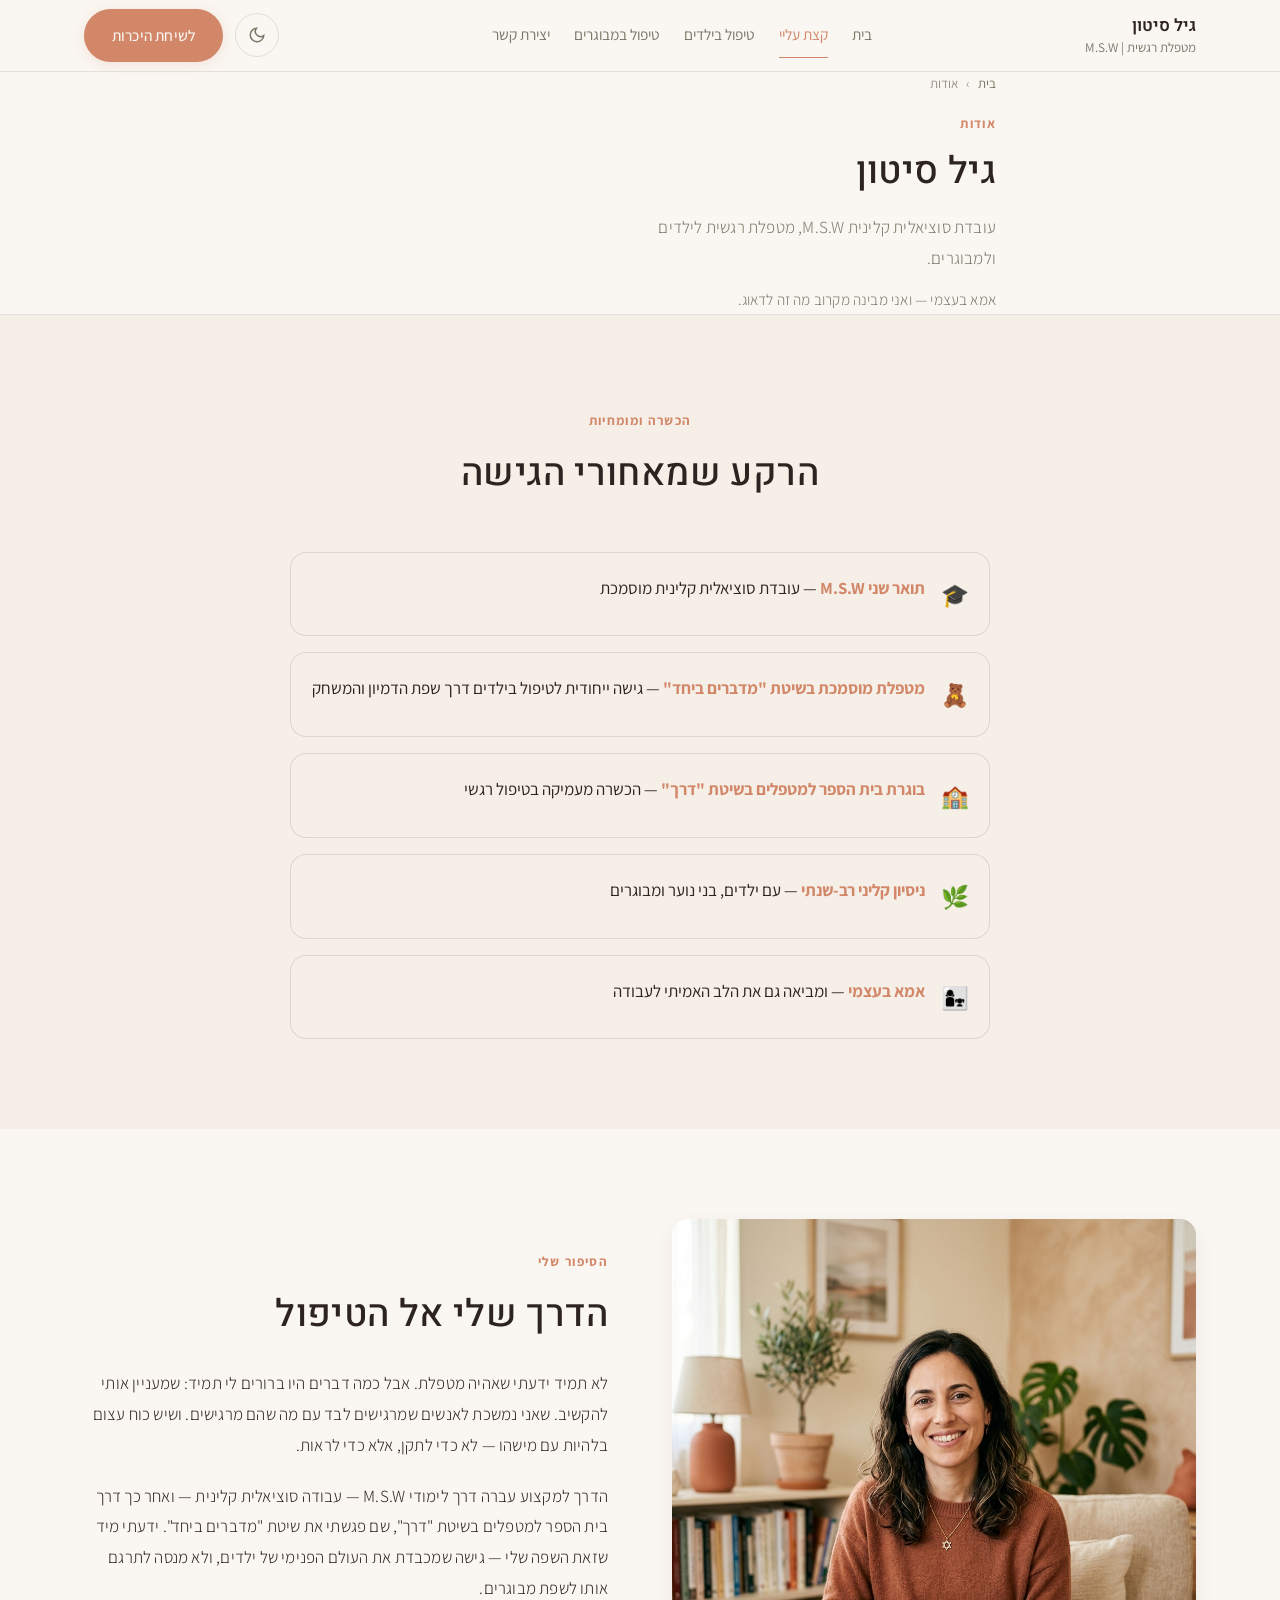
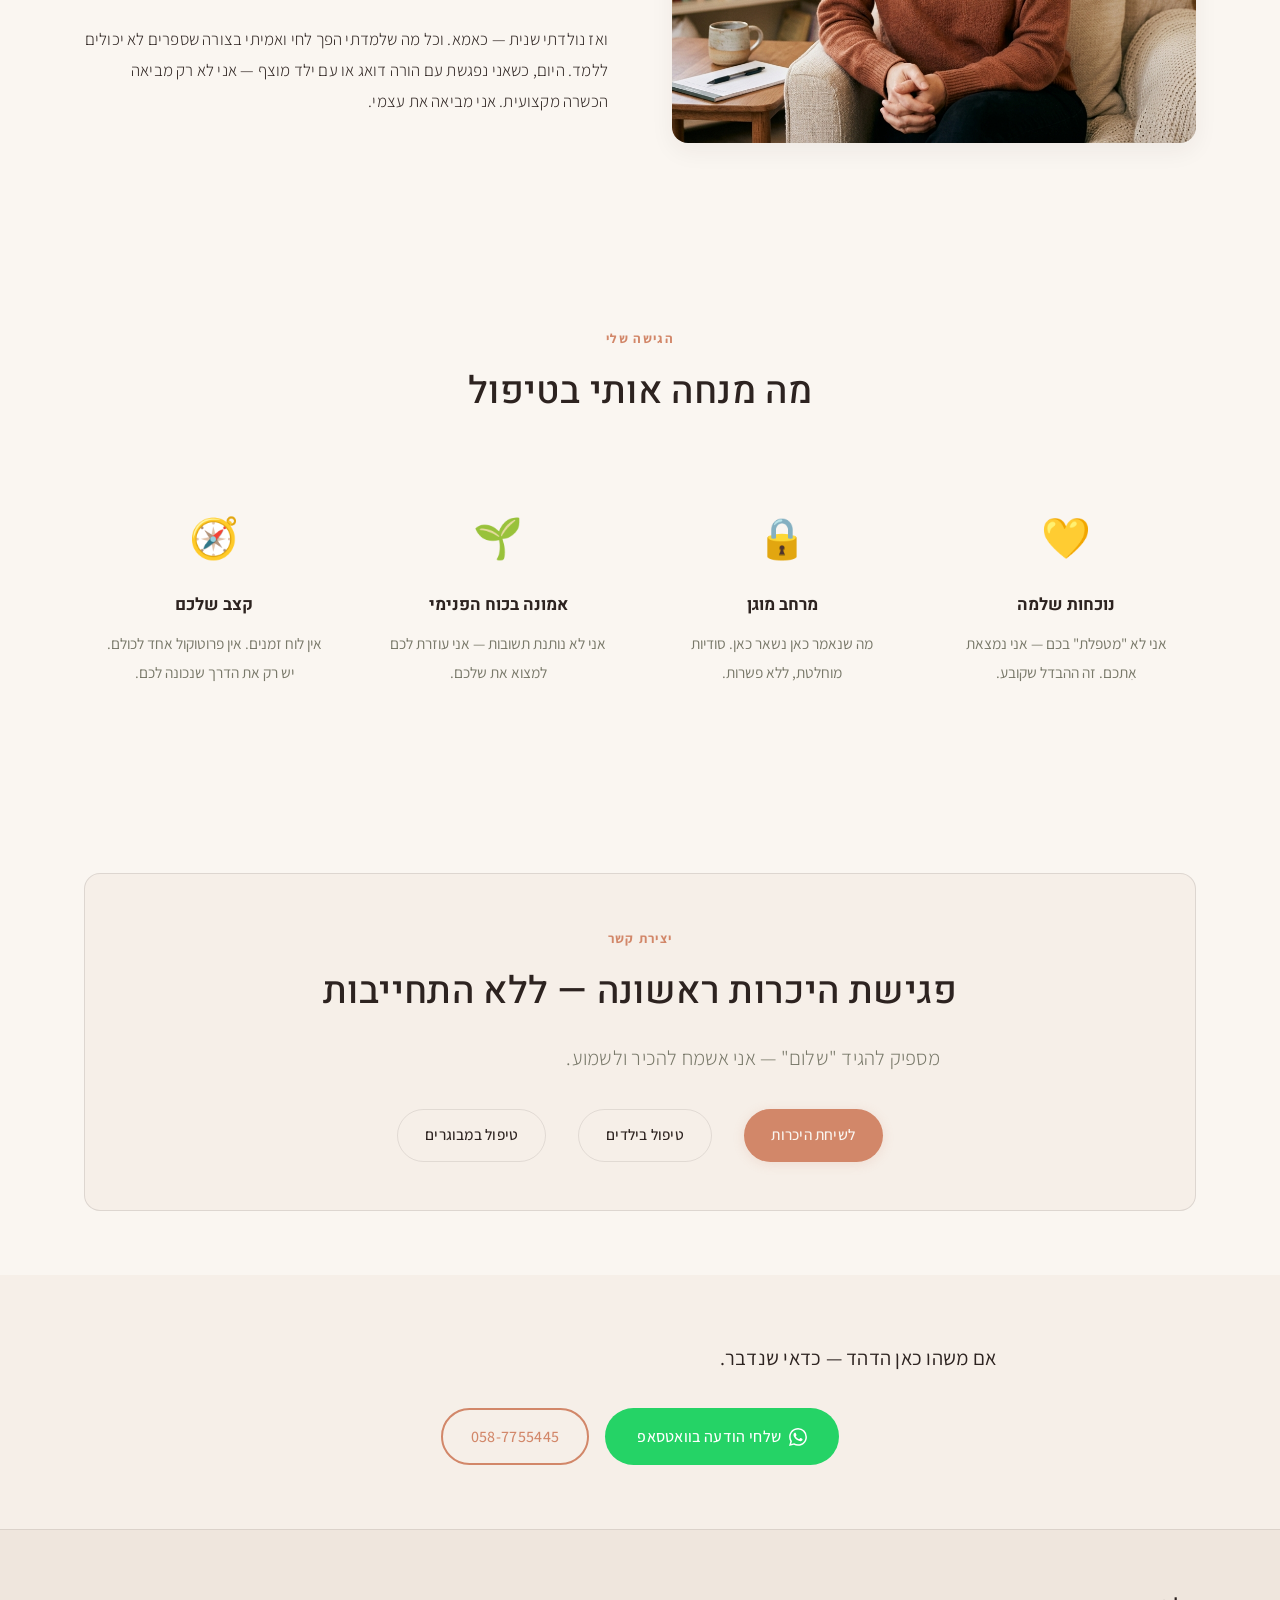
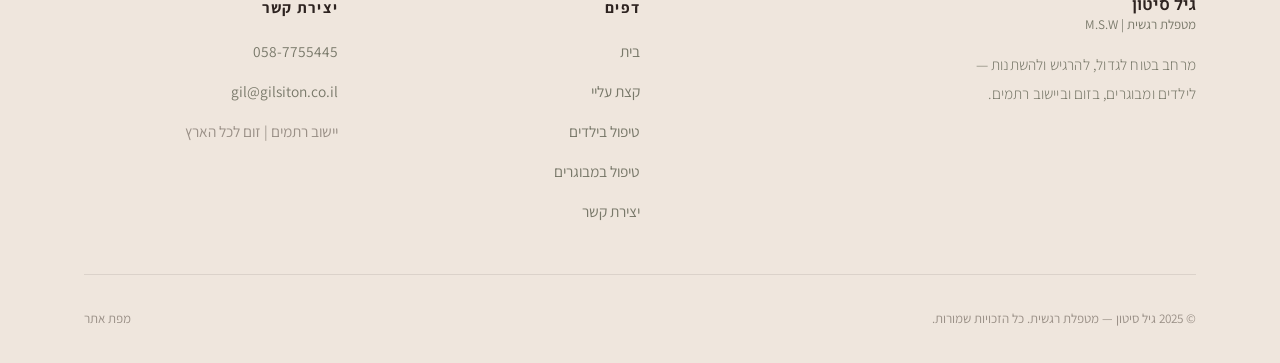
==== about.html @ 912f4f61 "initial commit: professional clinical refinement" ====
<!DOCTYPE html>
<html lang="he" dir="rtl">
<head>
  <meta charset="UTF-8">
  <meta name="viewport" content="width=device-width, initial-scale=1.0">
  <title>אודות גיל סיטון — עובדת סוציאלית קלינית ומטפלת רגשית</title>
  <meta name="description" content="גיל סיטון — עובדת סוציאלית קלינית M.S.W, מטפלת בילדים בשיטת מדברים ביחד ומטפלת רגשית למבוגרים. בוגרת בית הספר למטפלים בשיטת דרך. טיפול בזום וביישוב רתמים.">
  <link rel="canonical" href="https://gilsiton.co.il/about.html">
  <meta property="og:title" content="אודות גיל סיטון — מטפלת רגשית">
  <meta property="og:description" content="הכירו את גיל סיטון — עובדת סוציאלית קלינית, מטפלת בשיטת מדברים ביחד, ואמא. גישה חמה, אנושית ומקצועית.">
  <meta property="og:image" content="https://gilsiton.co.il/assets/images/og/about.jpg">
  <meta property="og:locale" content="he_IL">
  <meta property="og:type" content="website">
  <meta name="twitter:card" content="summary_large_image">
  <link rel="preconnect" href="https://fonts.googleapis.com">
  <link rel="preconnect" href="https://fonts.gstatic.com" crossorigin>
  <link href="https://fonts.googleapis.com/css2?family=Heebo:wght@300;400;500;600&family=Assistant:wght@300;400;500&display=swap&subset=hebrew" rel="stylesheet">
    <link rel="preconnect" href="https://fonts.googleapis.com">
  <link rel="preconnect" href="https://fonts.gstatic.com" crossorigin>
  <link rel="stylesheet" href="assets/css/tokens.css">
    <link rel="preconnect" href="https://fonts.googleapis.com">
  <link rel="preconnect" href="https://fonts.gstatic.com" crossorigin>
  <link rel="stylesheet" href="assets/css/base.css">
    <link rel="preconnect" href="https://fonts.googleapis.com">
  <link rel="preconnect" href="https://fonts.gstatic.com" crossorigin>
  <link rel="stylesheet" href="assets/css/components.css">
</head>
<body>
<a class="skip-link" href="#main-content">דלגו לתוכן הראשי</a>

<header class="site-nav" role="banner">
  <div class="container nav-inner">
    <a href="index.html" class="nav-logo">גיל סיטון<span>מטפלת רגשית | M.S.W</span></a>
    <nav class="nav-links" role="navigation" aria-label="ניווט ראשי">
      <a href="index.html">בית</a>
      <a href="about.html" class="active">קצת עליי</a>
      <a href="children-therapy.html">טיפול בילדים</a>
      <a href="adult-therapy.html">טיפול במבוגרים</a>
      <a href="contact.html">יצירת קשר</a>
    </nav>
    <div class="nav-actions">
      <button class="theme-toggle" aria-label="החלפת מצב תצוגה">
        <svg class="icon-moon" width="18" height="18" viewBox="0 0 24 24" fill="none" stroke="currentColor" stroke-width="2" aria-hidden="true"><path d="M21 12.79A9 9 0 1111.21 3a7 7 0 009.79 9.79z"/></svg>
        <svg class="icon-sun" width="18" height="18" viewBox="0 0 24 24" fill="none" stroke="currentColor" stroke-width="2" aria-hidden="true"><circle cx="12" cy="12" r="5"/><line x1="12" y1="1" x2="12" y2="3"/><line x1="12" y1="21" x2="12" y2="23"/><line x1="4.22" y1="4.22" x2="5.64" y2="5.64"/><line x1="18.36" y1="18.36" x2="19.78" y2="19.78"/><line x1="1" y1="12" x2="3" y2="12"/><line x1="21" y1="12" x2="23" y2="12"/></svg>
      </button>
      <a href="contact.html" class="btn btn-primary">לשיחת היכרות</a>
      <button class="hamburger" aria-expanded="false" aria-label="פתיחת תפריט" aria-controls="mobile-nav"><span></span><span></span><span></span></button>
    </div>
  </div>
</header>
<nav class="mobile-nav" id="mobile-nav" aria-label="תפריט נייד">
  <a href="index.html">בית</a><a href="about.html">קצת עליי</a><a href="children-therapy.html">טיפול בילדים</a><a href="adult-therapy.html">טיפול במבוגרים</a><a href="contact.html">יצירת קשר</a>
</nav>

<main id="main-content">

  <section class="page-hero" aria-labelledby="about-title">
    <div class="container container--narrow">
      <nav class="breadcrumb" aria-label="נתיב ניווט">
        <a href="index.html">בית</a><span aria-hidden="true">›</span><span aria-current="page">אודות</span>
      </nav>
      <span class="section-label">אודות</span>
      <h1 class="hero-title" id="about-title">גיל סיטון</h1>
      <p>עובדת סוציאלית קלינית M.S.W, מטפלת רגשית לילדים ולמבוגרים.</p>
      <p style="margin-top:var(--space-3);font-size:var(--text-sm);color:var(--color-text-muted);">אמא בעצמי — ואני מבינה מקרוב מה זה לדאוג.</p>
    </div>
  </section>

  <!-- CREDENTIALS -->
  <section class="section" style="background:var(--color-surface);" aria-labelledby="cred-heading">
    <div class="container">
      <div class="section-header section-header--center reveal">
        <span class="section-label">הכשרה ומומחיות</span>
        <h2 class="section-title" id="cred-heading">הרקע שמאחורי הגישה</h2>
      </div>
      <div class="info-list reveal" style="max-width:700px;margin-inline:auto;">
        <div class="info-item">
          <div class="info-item__icon">🎓</div>
          <div class="info-item__text"><strong>תואר שני M.S.W</strong> — עובדת סוציאלית קלינית מוסמכת</div>
        </div>
        <div class="info-item">
          <div class="info-item__icon">🧸</div>
          <div class="info-item__text"><strong>מטפלת מוסמכת בשיטת "מדברים ביחד"</strong> — גישה ייחודית לטיפול בילדים דרך שפת הדמיון והמשחק</div>
        </div>
        <div class="info-item">
          <div class="info-item__icon">🏫</div>
          <div class="info-item__text"><strong>בוגרת בית הספר למטפלים בשיטת "דרך"</strong> — הכשרה מעמיקה בטיפול רגשי</div>
        </div>
        <div class="info-item">
          <div class="info-item__icon">🌿</div>
          <div class="info-item__text"><strong>ניסיון קליני רב-שנתי</strong> — עם ילדים, בני נוער ומבוגרים</div>
        </div>
        <div class="info-item">
          <div class="info-item__icon">👩‍👧</div>
          <div class="info-item__text"><strong>אמא בעצמי</strong> — ומביאה גם את הלב האמיתי לעבודה</div>
        </div>
      </div>
    </div>
  </section>

  <!-- STORY -->
  <section class="section" aria-labelledby="story-heading">
    <div class="container two-col">
      <div class="two-col__media reveal">
        <img src="assets/images/ui/gil-about.jpg" alt="גיל סיטון — מטפלת רגשית ביישוב רתמים" width="480" height="540" loading="lazy">
      </div>
      <div class="two-col__content reveal">
        <span class="section-label">הסיפור שלי</span>
        <h2 class="section-title" id="story-heading">הדרך שלי אל הטיפול</h2>
        <p style="margin-bottom:var(--space-5);">
          לא תמיד ידעתי שאהיה מטפלת. אבל כמה דברים היו ברורים לי תמיד: שמעניין אותי להקשיב. שאני נמשכת לאנשים שמרגישים לבד עם מה שהם מרגישים. ושיש כוח עצום בלהיות עם מישהו — לא כדי לתקן, אלא כדי לראות.
        </p>
        <p style="margin-bottom:var(--space-5);">
          הדרך למקצוע עברה דרך לימודי M.S.W — עבודה סוציאלית קלינית — ואחר כך דרך בית הספר למטפלים בשיטת "דרך", שם פגשתי את שיטת "מדברים ביחד". ידעתי מיד שזאת השפה שלי — גישה שמכבדת את העולם הפנימי של ילדים, ולא מנסה לתרגם אותו לשפת מבוגרים.
        </p>
        <p>
          ואז נולדתי שנית — כאמא. וכל מה שלמדתי הפך לחי ואמיתי בצורה שספרים לא יכולים ללמד. היום, כשאני נפגשת עם הורה דואג או עם ילד מוצף — אני לא רק מביאה הכשרה מקצועית. אני מביאה את עצמי.
        </p>
      </div>
    </div>
  </section>

  <!-- VALUES -->
  <section class="section" aria-labelledby="values-heading">
    <div class="container">
      <div class="section-header section-header--center reveal">
        <span class="section-label">הגישה שלי</span>
        <h2 class="section-title" id="values-heading">מה מנחה אותי בטיפול</h2>
      </div>
      <div class="values-grid">
        <div class="value-item reveal">
          <div class="value-icon">💛</div>
          <div class="value-title">נוכחות שלמה</div>
          <div class="value-desc">אני לא "מטפלת" בכם — אני נמצאת אִתכם. זה ההבדל שקובע.</div>
        </div>
        <div class="value-item reveal">
          <div class="value-icon">🔒</div>
          <div class="value-title">מרחב מוגן</div>
          <div class="value-desc">מה שנאמר כאן נשאר כאן. סודיות מוחלטת, ללא פשרות.</div>
        </div>
        <div class="value-item reveal">
          <div class="value-icon">🌱</div>
          <div class="value-title">אמונה בכוח הפנימי</div>
          <div class="value-desc">אני לא נותנת תשובות — אני עוזרת לכם למצוא את שלכם.</div>
        </div>
        <div class="value-item reveal">
          <div class="value-icon">🧭</div>
          <div class="value-title">קצב שלכם</div>
          <div class="value-desc">אין לוח זמנים. אין פרוטוקול אחד לכולם. יש רק את הדרך שנכונה לכם.</div>
        </div>
      </div>
    </div>
  </section>

  <!-- CTA -->
  <section class="section section--sm" aria-labelledby="cta-about">
    <div class="container">
      <div class="cta-banner reveal">
        <span class="section-label">יצירת קשר</span>
        <h2 class="section-title" id="cta-about">פגישת היכרות ראשונה — ללא התחייבות</h2>
        <p class="section-subtitle">מספיק להגיד "שלום" — אני אשמח להכיר ולשמוע.</p>
        <div style="display:flex;gap:var(--space-4);justify-content:center;flex-wrap:wrap;margin-top:var(--space-8);">
          <a href="contact.html" class="btn btn-primary">לשיחת היכרות</a>
          <a href="children-therapy.html" class="btn btn-ghost">טיפול בילדים</a>
          <a href="adult-therapy.html" class="btn btn-ghost">טיפול במבוגרים</a>
        </div>
      </div>
    </div>
  </section>

</main>

<section class="section section--sm" aria-label="קריאה לפנייה" style="background:var(--color-surface);">
  <div class="container container--narrow" style="text-align:center;">
    <p style="font-size:var(--text-lg);font-weight:400;margin-bottom:1.5rem;color:var(--color-text);">אם משהו כאן הדהד — כדאי שנדבר.</p>
    <div class="hero-cta-group" style="justify-content:center;">
      <a href="https://wa.me/972587755445?text=שלום+גיל,+אני+רוצה+לשמוע+קצת+יותר" class="btn-whatsapp" target="_blank" rel="noopener noreferrer"><svg width="18" height="18" viewBox="0 0 24 24" fill="currentColor" aria-hidden="true"><path d="M17.472 14.382c-.297-.149-1.758-.867-2.03-.967-.273-.099-.471-.148-.67.15-.197.297-.767.966-.94 1.164-.173.199-.347.223-.644.075-.297-.15-1.255-.463-2.39-1.475-.883-.788-1.48-1.761-1.653-2.059-.173-.297-.018-.458.13-.606.134-.133.298-.347.446-.52.149-.174.198-.298.298-.497.099-.198.05-.371-.025-.52-.075-.149-.669-1.612-.916-2.207-.242-.579-.487-.5-.669-.51-.173-.008-.371-.01-.57-.01-.198 0-.52.074-.792.372-.272.297-1.04 1.016-1.04 2.479 0 1.462 1.065 2.875 1.213 3.074.149.198 2.096 3.2 5.077 4.487.709.306 1.262.489 1.694.625.712.227 1.36.195 1.871.118.571-.085 1.758-.719 2.006-1.413.248-.694.248-1.289.173-1.413-.074-.124-.272-.198-.57-.347m-5.421 7.403h-.004a9.87 9.87 0 01-5.031-1.378l-.361-.214-3.741.982.998-3.648-.235-.374a9.86 9.86 0 01-1.51-5.26c.001-5.45 4.436-9.884 9.888-9.884 2.64 0 5.122 1.03 6.988 2.898a9.825 9.825 0 012.893 6.994c-.003 5.45-4.437 9.884-9.885 9.884m8.413-18.297A11.815 11.815 0 0012.05 0C5.495 0 .16 5.335.157 11.892c0 2.096.547 4.142 1.588 5.945L.057 24l6.305-1.654a11.882 11.882 0 005.683 1.448h.005c6.554 0 11.89-5.335 11.893-11.893a11.821 11.821 0 00-3.48-8.413Z"/></svg>שלחי הודעה בוואטסאפ</a>
      <a href="tel:0587755445" class="btn-phone">058-7755445</a>
    </div>
  </div>
</section>
<footer class="site-footer" role="contentinfo">
  <div class="container">
    <div class="footer-inner">
      <div class="footer-brand">
        <a href="index.html" class="nav-logo">גיל סיטון<span>מטפלת רגשית | M.S.W</span></a>
        <p class="footer-desc">מרחב בטוח לגדול, להרגיש ולהשתנות — לילדים ומבוגרים, בזום וביישוב רתמים.</p>
      </div>
      <div>
        <div class="footer-heading">דפים</div>
        <nav class="footer-links" aria-label="ניווט footer"><a href="index.html">בית</a><a href="about.html">קצת עליי</a><a href="children-therapy.html">טיפול בילדים</a><a href="adult-therapy.html">טיפול במבוגרים</a><a href="contact.html">יצירת קשר</a></nav>
      </div>
      <div>
        <div class="footer-heading">יצירת קשר</div>
        <div class="footer-links"><a href="tel:0587755445">058-7755445</a><a href="mailto:gil@gilsiton.co.il">gil@gilsiton.co.il</a><span style="color:var(--color-text-faint);font-size:var(--text-sm);">יישוב רתמים | זום לכל הארץ</span></div>
      </div>
    </div>
    <div class="footer-bottom">
      <span class="footer-copy">© 2025 גיל סיטון — מטפלת רגשית. כל הזכויות שמורות.</span>
      <a href="sitemap.xml" style="font-size:var(--text-xs);color:var(--color-text-faint);">מפת אתר</a>
    </div>
  </div>
</footer>
<script src="assets/js/main.js" defer></script>
<script src="assets/js/schema.js" defer></script>
<!-- Mobile Sticky CTA -->
<div class="mobile-sticky-cta" role="complementary" aria-label="יצירת קשר מהיר">
  <a href="https://wa.me/972587755445?text=שלום+גיל,+אני+רוצה+לשמוע+קצת+יותר"
     class="mobile-sticky-cta__btn mobile-sticky-cta__btn--whatsapp"
     target="_blank" rel="noopener noreferrer" aria-label="שלחי הודעה בוואטסאפ">
    💬 וואטסאפ
  </a>
  <a href="tel:0587755445" class="mobile-sticky-cta__btn mobile-sticky-cta__btn--phone" aria-label="התקשרי">
    📞 058-7755445
  </a>
</div>
</body>
</html>
---- assets/css/tokens.css ----
/* =============================================================
   tokens.css — Design System Tokens | גיל סיטון — מטפלת רגשית
   Palette: Terracotta + Cream + Sage Taupe
   ============================================================= */

:root,
[data-theme="light"] {
  /* --- Backgrounds & Surfaces --- */
  --color-bg:              #FAF6F1;
  --color-surface:         #F6EFE8;
  --color-surface-2:       #F3ECE5;
  --color-surface-offset:  #EFE6DD;
  --color-surface-dynamic: #E8DDD2;
  --color-divider:         rgba(45, 35, 32, 0.10);
  --color-border:          rgba(45, 35, 32, 0.12);

  /* --- Text --- */
  --color-text:            #2D2320;
  --color-text-muted:      #787869;
  --color-text-faint:      #9A9087;
  --color-text-inverse:    #FAF6F1;

  /* --- Primary (Terracotta Salmon) --- */
  --color-primary:           #D28769;
  --color-primary-hover:     #C37757;
  --color-primary-active:    #A85E3E;
  --color-primary-highlight: #F2D5C9;

  /* --- Accent (Sage Taupe) --- */
  --color-accent:           #878778;
  --color-accent-hover:     #6E6E60;
  --color-accent-highlight: #E6E1D8;

  /* --- Semantic --- */
  --color-success: #7A9E7E;
  --color-error:   #C0524B;
  --color-warning: #C4914A;

  /* --- Typography Scale (fluid) --- */
  --text-xs:   clamp(0.78rem, 0.76rem + 0.08vw, 0.86rem);
  --text-sm:   clamp(0.88rem, 0.84rem + 0.16vw, 0.96rem);
  --text-base: clamp(0.98rem, 0.94rem + 0.22vw, 1.06rem);
  --text-lg:   clamp(1.08rem, 1rem + 0.45vw, 1.28rem);
  --text-xl:   clamp(1.3rem,  1.12rem + 0.9vw, 1.72rem);
  --text-2xl:  clamp(1.65rem, 1.24rem + 1.6vw, 2.35rem);
  --text-hero: clamp(2rem,    1.45rem + 2.2vw, 3.05rem);

  --leading-tight:  1.35;
  --leading-snug:   1.55;
  --leading-normal: 1.82;
  --leading-loose:  1.92;

  /* --- Font Families --- */
  --font-display: 'Heebo', 'Assistant', sans-serif;
  --font-body:    'Assistant', 'Segoe UI', Arial, sans-serif;

  /* --- Spacing Scale --- */
  --space-1:  0.25rem;
  --space-2:  0.5rem;
  --space-3:  0.75rem;
  --space-4:  1rem;
  --space-5:  1.25rem;
  --space-6:  1.5rem;
  --space-8:  2rem;
  --space-10: 2.5rem;
  --space-12: 3rem;
  --space-16: 4rem;
  --space-20: 5rem;
  --space-24: 6rem;
  --space-32: 8rem;

  /* --- Border Radius --- */
  --radius-sm:   0.25rem;
  --radius-md:   0.375rem;
  --radius-lg:   0.875rem;
  --radius-xl:   1rem;
  --radius-2xl:  1.25rem;
  --radius-card: 1rem;
  --radius-pill: 9999px;

  /* --- Shadows (architectural, quieter) --- */
  --shadow-sm:  0 2px 10px rgba(45, 35, 32, 0.05);
  --shadow-md:  0 8px 24px rgba(45, 35, 32, 0.06);
  --shadow-lg:  0 14px 34px rgba(45, 35, 32, 0.08);
  --shadow-xl:  0 18px 48px rgba(45, 35, 32, 0.10);

  /* --- Section Spacing --- */
  --space-section:        6rem;
  --space-section-mobile: 3.5rem;

  /* --- Transitions --- */
  --transition-interactive: 180ms cubic-bezier(0.16, 1, 0.3, 1);
  --transition-slow:        350ms cubic-bezier(0.16, 1, 0.3, 1);
  --transition-spring:      500ms cubic-bezier(0.34, 1.56, 0.64, 1);

  /* --- Layout --- */
  --max-width:        1160px;
  --max-width-narrow: 760px;
  --nav-height:       72px;
}

/* ========================
   Dark Mode
   ======================== */
[data-theme="dark"] {
  --color-bg:              #1F1917;
  --color-surface:         #2A211E;
  --color-surface-2:       #332824;
  --color-surface-offset:  #241D1A;
  --color-surface-dynamic: #3B302B;
  --color-divider:         #4A3A34;
  --color-border:          #5A4740;

  --color-text:            #F5ECE5;
  --color-text-muted:      #C4B2A5;
  --color-text-faint:      #9B8779;
  --color-text-inverse:    #1F1917;

  --color-primary:           #E39A7A;
  --color-primary-hover:     #D88B69;
  --color-primary-active:    #B96E4E;
  --color-primary-highlight: #422C23;

  --color-accent:           #A7A392;
  --color-accent-hover:     #8D8A7A;
  --color-accent-highlight: #302824;

  --shadow-sm:  0 1px 4px rgba(0, 0, 0, 0.25);
  --shadow-md:  0 8px 24px rgba(0, 0, 0, 0.30);
  --shadow-lg:  0 18px 40px rgba(0, 0, 0, 0.40);
  --shadow-xl:  0 24px 60px rgba(0, 0, 0, 0.50);
}
---- assets/css/base.css ----
/* =============================================================
   base.css — Reset, RTL Globals, Typography Baseline
   גיל סיטון — מטפלת רגשית
   ============================================================= */

/* ========================
   Google Fonts Import
   ======================== */
@import url('https://fonts.googleapis.com/css2?family=Heebo:wght@300;400;500;600;700&family=Assistant:wght@300;400;500;600&display=swap&subset=hebrew');

/* ========================
   Reset & Box Model
   ======================== */
*,
*::before,
*::after {
  box-sizing: border-box;
  margin: 0;
  padding: 0;
}

html {
  font-size: 100%;
  scroll-behavior: smooth;
  -webkit-text-size-adjust: 100%;
  tab-size: 4;
}

body {
  font-family: var(--font-body);
  font-size: var(--text-base);
  line-height: var(--leading-normal);
  color: var(--color-text);
  background-color: var(--color-bg);
  direction: rtl;
  text-align: start;
  -webkit-font-smoothing: antialiased;
  -moz-osx-font-smoothing: grayscale;
  transition: background-color var(--transition-interactive),
              color var(--transition-interactive);
}

/* ========================
   RTL Logical Properties
   ======================== */
/* Force all internal margin/padding to use logical properties */
p, li, blockquote {
  text-align: start;
}

/* ========================
   Typography Baseline
   ======================== */
h1, h2, h3, h4, h5, h6 {
  font-family: var(--font-display);
  line-height: var(--leading-tight);
  color: var(--color-text);
  letter-spacing: 0.01em;
}

h1 { font-size: var(--text-2xl); font-weight: 500; line-height: 1.28; }
h2 { font-size: var(--text-xl);  font-weight: 500; }
h3 { font-size: var(--text-lg);  font-weight: 500; }
h4 { font-size: var(--text-base); font-weight: 500; }

p {
  font-size: var(--text-base);
  font-weight: 300;
  letter-spacing: 0.012em;
  line-height: var(--leading-normal);
  color: var(--color-text);
  max-width: 66ch;
}

a {
  color: var(--color-primary);
  text-decoration: none;
  transition: color var(--transition-interactive);
}

a:hover {
  color: var(--color-primary-hover);
  text-decoration: underline;
}

a:focus-visible {
  outline: 2px solid var(--color-primary);
  outline-offset: 3px;
  border-radius: var(--radius-sm);
}

ul, ol {
  list-style: none;
}

img, video, svg {
  display: block;
  max-width: 100%;
  height: auto;
}

button {
  font-family: var(--font-body);
  cursor: pointer;
  border: none;
  background: none;
  /* Minimum touch target */
  min-height: 44px;
  min-width: 44px;
}

input, textarea, select {
  font-family: var(--font-body);
  font-size: var(--text-base);
}

/* ========================
   Focus Styles (Global)
   ======================== */
:focus-visible {
  outline: 3px solid var(--color-primary);
  outline-offset: 3px;
  border-radius: var(--radius-sm);
  box-shadow: 0 0 0 6px var(--color-primary-highlight);
}

/* Ensure links also get strong focus */
a:focus-visible {
  outline: 3px solid var(--color-primary);
  outline-offset: 3px;
  border-radius: var(--radius-sm);
  box-shadow: 0 0 0 6px var(--color-primary-highlight);
}


/* ========================
   Selection
   ======================== */
::selection {
  background-color: var(--color-primary-highlight);
  color: var(--color-text);
}

/* ========================
   Scrollbar (subtle)
   ======================== */
::-webkit-scrollbar {
  width: 6px;
}

::-webkit-scrollbar-track {
  background: var(--color-surface);
}

::-webkit-scrollbar-thumb {
  background: var(--color-border);
  border-radius: var(--radius-pill);
}

::-webkit-scrollbar-thumb:hover {
  background: var(--color-accent);
}

/* ========================
   Utility: Container
   ======================== */
.container {
  width: 100%;
  max-width: var(--max-width);
  margin-inline: auto;
  padding-inline: var(--space-6);
}

.container--narrow {
  max-width: var(--max-width-narrow);
  margin-inline: auto;
  padding-inline: var(--space-6);
}

/* ========================
   Utility: Visually Hidden (Accessibility)
   ======================== */
.visually-hidden {
  position: absolute;
  width: 1px;
  height: 1px;
  padding: 0;
  margin: -1px;
  overflow: hidden;
  clip: rect(0, 0, 0, 0);
  white-space: nowrap;
  border: 0;
}

/* ========================
   Skip Link (Accessibility)
   ======================== */
.skip-link {
  position: absolute;
  top: -100%;
  inset-inline-start: var(--space-4);
  background: var(--color-primary);
  color: var(--color-text-inverse);
  padding: var(--space-3) var(--space-6);
  border-radius: var(--radius-md);
  font-weight: 600;
  z-index: 9999;
  transition: top var(--transition-interactive);
}

.skip-link:focus {
  top: var(--space-4);
}

/* ========================
   Divider
   ======================== */
hr {
  border: none;
  border-top: 1px solid var(--color-divider);
  margin-block: var(--space-8);
}

/* ========================
   Section Spacing
   ======================== */
.section {
  padding-block: clamp(4.5rem, 7vw, 6.5rem);
}

.section--lg {
  padding-block: clamp(5.5rem, 8vw, 7.5rem);
}

.section--sm {
  padding-block: clamp(3rem, 5vw, 4rem);
}

@media (max-width: 768px) {
  .section,
  .section--lg {
    padding-block: clamp(3.5rem, 6vw, 4.5rem);
  }
  .section--sm {
    padding-block: clamp(2rem, 4vw, 3rem);
  }
}

@media (max-width: 480px) {
  body {
    font-size: max(15px, var(--text-base));
  }
}

/* ========================
   Animate on Scroll
   ======================== */
.reveal {
  opacity: 0;
  transform: translateY(24px);
  transition: opacity var(--transition-slow),
              transform var(--transition-slow);
}

.reveal.is-visible {
  opacity: 1;
  transform: translateY(0);
}

/* ========================
   Responsive Breakpoints Reference
   (mobile-first)
   xs:  320px
   sm:  480px
   md:  768px
   lg:  1024px
   xl:  1280px
   ======================== */
---- assets/css/components.css ----
/* =============================================================
   components.css — UI Components | גיל סיטון
   ============================================================= */

/* ========================
   Buttons
   ======================== */
.btn {
  display: inline-flex;
  align-items: center;
  justify-content: center;
  gap: var(--space-2);
  font-family: var(--font-body);
  font-size: var(--text-sm);
  font-weight: 500;
  letter-spacing: 0.015em;
  border-radius: var(--radius-pill);
  border: 1px solid transparent;
  cursor: pointer;
  text-decoration: none;
  transition: all 180ms ease;
  white-space: nowrap;
  min-height: 48px;
  padding: 0.82em 1.8em;
}

.btn:hover { transform: translateY(-1px); }
.btn:active { transform: translateY(0); }

.btn-primary {
  background: #D28769;
  color: #FAF6F1;
  border: none;
  box-shadow: 0 2px 12px rgba(210,135,105,0.18);
}

.btn-primary:hover {
  background: #C37757;
  box-shadow: 0 6px 20px rgba(210, 135, 105, 0.35);
  color: #FAF6F1;
  text-decoration: none;
}

.btn-ghost {
  background-color: transparent;
  color: var(--color-text);
  border-color: var(--color-divider);
  padding: 0.75em 1.75em;
}

.btn-ghost:hover {
  background-color: var(--color-surface);
  color: var(--color-text);
  border-color: var(--color-border);
  text-decoration: none;
}

.btn-soft {
  background-color: var(--color-primary-highlight);
  color: var(--color-primary-active);
  border-color: transparent;
  padding: 0.75em 1.75em;
}

.btn-soft:hover {
  background-color: var(--color-surface-dynamic);
  color: var(--color-primary-hover);
  text-decoration: none;
}

/* WhatsApp button */
.btn-whatsapp {
  background: #25D366;
  color: #ffffff;
  font-size: clamp(0.9rem, 0.85rem + 0.25vw, 1rem);
  font-weight: 500;
  padding: 0.8em 2em;
  border-radius: 9999px;
  letter-spacing: 0.02em;
  transition: all 180ms ease;
  min-height: 48px;
  border: none;
  cursor: pointer;
  display: inline-flex;
  align-items: center;
  justify-content: center;
  gap: 0.5em;
  text-decoration: none;
}

.btn-whatsapp:hover {
  background: #1ebe5d;
  transform: translateY(-1px);
  box-shadow: 0 6px 20px rgba(37, 211, 102, 0.35);
  text-decoration: none;
  color: #ffffff;
}

/* Phone button */
.btn-phone {
  background: transparent;
  color: #D28769;
  font-size: clamp(0.9rem, 0.85rem + 0.25vw, 1rem);
  font-weight: 500;
  padding: 0.75em 1.75em;
  border-radius: 9999px;
  border: 2px solid #D28769;
  letter-spacing: 0.02em;
  transition: all 180ms ease;
  min-height: 48px;
  display: inline-flex;
  align-items: center;
  justify-content: center;
  gap: 0.5em;
  text-decoration: none;
}

.btn-phone:hover {
  background: #D28769;
  color: #FAF6F1;
  transform: translateY(-1px);
  text-decoration: none;
}

@media (max-width: 480px) {
  .btn-primary,
  .btn-whatsapp,
  .btn-phone {
    min-width: 220px;
    width: 100%;
    justify-content: center;
  }
}

/* ========================
   Cards
   ======================== */
.card {
  background-color: var(--color-surface);
  border-radius: var(--radius-xl);
  padding: var(--space-8);
  box-shadow: none;
  border: 1px solid var(--color-border);
  transition: border-color var(--transition-interactive);
}

.card:hover {
  border-color: var(--color-primary);
}

.card-soft {
  background-color: var(--color-surface-2);
  border-radius: var(--radius-xl);
  padding: var(--space-8);
  border: 1px solid var(--color-border);
  box-shadow: none;
}

/* ========================
   Navigation
   ======================== */
.site-nav {
  position: sticky;
  top: 0;
  z-index: 100;
  background-color: rgba(250, 246, 241, 0.92);
  backdrop-filter: blur(10px);
  -webkit-backdrop-filter: blur(10px);
  border-bottom: 1px solid var(--color-divider);
  box-shadow: none;
  height: var(--nav-height);
}

.nav-inner {
  display: flex;
  align-items: center;
  justify-content: space-between;
  height: 100%;
}

.nav-logo {
  display: inline-flex;
  flex-direction: column;
  align-items: flex-start;
  text-decoration: none;
  color: var(--color-text);
  flex-shrink: 0;
  font-family: var(--font-display);
  font-size: var(--text-base);
  font-weight: 600;
  line-height: 1.3;
  gap: 0.1em;
}

.nav-logo:hover { text-decoration: none; }

.nav-logo span {
  display: block;
  font-size: var(--text-xs);
  font-family: var(--font-body);
  font-weight: 400;
  color: var(--color-text-muted);
  line-height: 1.3;
}

.nav-logo-svg {
  height: 44px;
  width: auto;
  display: block;
  color: var(--color-text);
}

/* Fallback text logo (if SVG fails) */
.nav-logo-text {
  font-family: var(--font-display);
  font-size: var(--text-lg);
  font-weight: 500;
  color: var(--color-text);
  line-height: 1.15;
  letter-spacing: 0.01em;
}

.nav-logo-text span {
  display: block;
  font-size: var(--text-xs);
  font-family: var(--font-body);
  font-weight: 400;
  color: var(--color-text-muted);
  margin-top: 0.15rem;
}

.nav-links {
  display: flex;
  align-items: center;
  gap: var(--space-6);
}

.nav-links a {
  font-size: var(--text-sm);
  font-weight: 400;
  color: var(--color-text-muted);
  text-decoration: none;
  padding-block: var(--space-2);
  border-bottom: 1px solid transparent;
  transition: color var(--transition-interactive),
              border-color var(--transition-interactive);
}

.nav-links a:hover,
.nav-links a.active {
  color: var(--color-primary);
  border-bottom-color: var(--color-primary);
  text-decoration: none;
}

.nav-actions {
  display: flex;
  align-items: center;
  gap: var(--space-3);
}

/* Hamburger */
.hamburger {
  display: none;
  flex-direction: column;
  gap: 5px;
  padding: var(--space-2);
  cursor: pointer;
  background: none;
  border: none;
  border-radius: var(--radius-md);
}

.hamburger span {
  display: block;
  width: 24px;
  height: 2px;
  background-color: var(--color-text);
  border-radius: var(--radius-pill);
  transition: transform var(--transition-interactive),
              opacity var(--transition-interactive);
}

.hamburger[aria-expanded="true"] span:nth-child(1) {
  transform: translateY(7px) rotate(45deg);
}
.hamburger[aria-expanded="true"] span:nth-child(2) {
  opacity: 0;
}
.hamburger[aria-expanded="true"] span:nth-child(3) {
  transform: translateY(-7px) rotate(-45deg);
}

/* Mobile Nav */
.mobile-nav {
  display: none;
  position: fixed;
  inset: 0;
  top: var(--nav-height);
  background-color: var(--color-bg);
  z-index: 99;
  padding: var(--space-8) var(--space-6);
  flex-direction: column;
  gap: var(--space-4);
  border-top: 1px solid var(--color-divider);
}

.mobile-nav.is-open {
  display: flex;
}

.mobile-nav a {
  font-size: var(--text-lg);
  font-weight: 600;
  color: var(--color-text);
  padding-block: var(--space-3);
  border-bottom: 1px solid var(--color-divider);
  text-decoration: none;
}

.mobile-nav a:hover { color: var(--color-primary); }

@media (max-width: 768px) {
  .nav-links { display: none; }
  .hamburger { display: flex; }
}

/* ========================
   Theme Toggle
   ======================== */
.theme-toggle {
  background: none;
  border: 1px solid var(--color-border);
  border-radius: var(--radius-pill);
  width: 40px;
  height: 40px;
  display: flex;
  align-items: center;
  justify-content: center;
  cursor: pointer;
  color: var(--color-text-muted);
  transition: background-color var(--transition-interactive),
              color var(--transition-interactive);
}

.theme-toggle:hover {
  background-color: var(--color-surface);
  color: var(--color-primary);
}

.theme-toggle .icon-sun { display: none; }
.theme-toggle .icon-moon { display: block; }

[data-theme="dark"] .theme-toggle .icon-sun { display: block; }
[data-theme="dark"] .theme-toggle .icon-moon { display: none; }

/* ========================
   Hero Section
   ======================== */
.hero {
  padding-block: clamp(5rem, 8vw, 7rem) clamp(4rem, 7vw, 5.5rem);
  background-color: var(--color-bg);
  position: relative;
  overflow: hidden;
}

@media (max-width: 768px) {
  .hero { padding-block: 4rem 3rem; }
}

.hero-inner {
  display: grid;
  grid-template-columns: 1fr 1fr;
  align-items: center;
  gap: var(--space-16);
  position: relative;
  z-index: 1;
}

.hero-badge {
  display: inline-flex;
  align-items: center;
  gap: var(--space-2);
  background-color: transparent;
  color: var(--color-text-muted);
  font-size: var(--text-xs);
  font-weight: 500;
  padding: var(--space-1) var(--space-3);
  border-radius: var(--radius-pill);
  border: 1px solid var(--color-divider);
  margin-bottom: var(--space-5);
  letter-spacing: 0.04em;
}

.hero-title {
  font-size: var(--text-hero);
  font-family: var(--font-display);
  color: var(--color-text);
  line-height: 1.28;
  margin-bottom: var(--space-5);
  max-width: 14ch;
}

.hero-title em {
  color: var(--color-primary);
  font-style: normal;
}

.hero-subtitle {
  font-size: var(--text-base);
  color: var(--color-text-muted);
  line-height: var(--leading-normal);
  margin-bottom: var(--space-8);
  max-width: 44ch;
}

.hero-actions {
  display: flex;
  gap: var(--space-4);
  flex-wrap: wrap;
}

.hero-image {
  position: relative;
}

.hero-image img {
  border-radius: var(--radius-xl);
  box-shadow: var(--shadow-md);
  width: 100%;
  aspect-ratio: 4 / 5;
  object-fit: cover;
}

.hero-image-frame {
  display: none;
}

@media (max-width: 768px) {
  .hero-inner {
    grid-template-columns: 1fr;
    text-align: center;
  }
  .hero-actions { justify-content: center; }
  .hero-image { order: -1; max-width: 320px; margin-inline: auto; }
  .hero p { margin-inline: auto; }
}

/* ========================
   Section Header
   ======================== */
.section-label {
  display: inline-block;
  font-size: var(--text-xs);
  font-weight: 700;
  letter-spacing: 0.1em;
  text-transform: uppercase;
  color: var(--color-primary);
  margin-bottom: var(--space-3);
}

.section-title {
  font-size: var(--text-2xl);
  font-family: var(--font-display);
  color: var(--color-text);
  margin-bottom: var(--space-4);
  line-height: var(--leading-snug);
}

.section-subtitle {
  font-size: var(--text-lg);
  color: var(--color-text-muted);
  line-height: var(--leading-loose);
  max-width: 60ch;
}

.section-header { margin-bottom: 3rem; }
.section-header--center { text-align: center; }
.section-header--center .section-subtitle { margin-inline: auto; }

.section-title { margin-bottom: 1.5rem; }
.section-subtitle { margin-top: 1rem; }

/* ========================
   Service Cards Grid
   ======================== */
.services-grid {
  display: grid;
  grid-template-columns: repeat(auto-fit, minmax(280px, 1fr));
  gap: var(--space-6);
}

.service-card {
  background-color: var(--color-surface);
  border-radius: var(--radius-xl);
  padding: var(--space-10);
  border: 1px solid var(--color-border);
  transition: box-shadow var(--transition-interactive),
              transform var(--transition-interactive),
              border-color var(--transition-interactive);
  text-decoration: none;
  color: inherit;
  display: flex;
  flex-direction: column;
  gap: var(--space-4);
}

.service-card:hover {
  box-shadow: var(--shadow-md);
  transform: translateY(-3px);
  border-color: var(--color-primary);
  text-decoration: none;
  color: inherit;
}

.service-card__icon {
  width: 48px;
  height: 48px;
  background-color: transparent;
  border-radius: 0;
  display: flex;
  align-items: center;
  justify-content: center;
  font-size: 1.5rem;
}

.service-card__title {
  font-size: var(--text-lg);
  font-family: var(--font-display);
  font-weight: 600;
  color: var(--color-text);
}

.service-card__desc {
  font-size: var(--text-sm);
  color: var(--color-text-muted);
  line-height: var(--leading-loose);
  flex: 1;
}

.service-card__link {
  font-size: var(--text-sm);
  font-weight: 600;
  color: var(--color-primary);
  display: flex;
  align-items: center;
  gap: var(--space-2);
  margin-top: auto;
}

/* ========================
   FAQ Accordion
   ======================== */
.faq-list { display: flex; flex-direction: column; gap: var(--space-3); }

.faq-item {
  background-color: var(--color-surface);
  border: 1px solid var(--color-border);
  border-radius: var(--radius-lg);
  overflow: hidden;
}

.faq-question {
  width: 100%;
  padding: var(--space-6);
  display: flex;
  justify-content: space-between;
  align-items: center;
  gap: var(--space-4);
  background: none;
  border: none;
  cursor: pointer;
  font-family: var(--font-body);
  font-size: var(--text-base);
  font-weight: 600;
  color: var(--color-text);
  text-align: start;
  transition: background-color var(--transition-interactive);
}

.faq-question:hover {
  background-color: var(--color-surface-offset);
}

.faq-chevron {
  flex-shrink: 0;
  width: 20px;
  height: 20px;
  color: var(--color-primary);
  transition: transform var(--transition-interactive);
}

.faq-item.is-open .faq-chevron {
  transform: rotate(180deg);
}

.faq-answer {
  display: none;
  padding: 0 var(--space-6) var(--space-6);
  color: var(--color-text-muted);
  line-height: var(--leading-loose);
  font-size: var(--text-base);
}

.faq-item.is-open .faq-answer { display: block; }

/* ========================
   Contact Form
   ======================== */
.contact-form {
  display: flex;
  flex-direction: column;
  gap: var(--space-6);
}

.form-group {
  display: flex;
  flex-direction: column;
  gap: var(--space-2);
}

.form-label {
  font-size: var(--text-sm);
  font-weight: 600;
  color: var(--color-text);
}

.form-input,
.form-textarea {
  width: 100%;
  padding: var(--space-3) var(--space-4);
  background-color: var(--color-surface);
  border: 1px solid var(--color-border);
  border-radius: var(--radius-md);
  font-family: var(--font-body);
  font-size: var(--text-base);
  color: var(--color-text);
  direction: rtl;
  transition: border-color var(--transition-interactive),
              box-shadow var(--transition-interactive);
  min-height: 48px;
}

.form-input:focus,
.form-textarea:focus {
  outline: none;
  border-color: var(--color-primary);
  box-shadow: 0 0 0 3px var(--color-primary-highlight);
}

.form-textarea {
  min-height: 140px;
  resize: vertical;
}

.form-input::placeholder,
.form-textarea::placeholder {
  color: var(--color-text-faint);
}

.form-error {
  font-size: var(--text-xs);
  color: var(--color-error);
  display: none;
}
.form-group.has-error .form-error { display: block; }
.form-group.has-error .form-input,
.form-group.has-error .form-textarea {
  border-color: var(--color-error);
}

.form-success {
  padding: var(--space-6);
  background-color: var(--color-accent-highlight);
  border-radius: var(--radius-lg);
  color: var(--color-text);
  font-weight: 600;
  text-align: center;
  display: none;
}
.form-success.is-visible { display: block; }

/* ========================
   Footer
   ======================== */
.site-footer {
  background-color: var(--color-surface-offset);
  border-top: 1px solid var(--color-divider);
  padding-block: var(--space-16) var(--space-8);
}

.footer-inner {
  display: grid;
  grid-template-columns: 2fr 1fr 1fr;
  gap: var(--space-12);
  margin-bottom: var(--space-12);
}

.footer-brand .nav-logo { margin-bottom: var(--space-4); display: inline-block; }

.footer-desc {
  font-size: var(--text-sm);
  color: var(--color-text-muted);
  line-height: var(--leading-loose);
  max-width: 36ch;
}

.footer-heading {
  font-size: var(--text-sm);
  font-weight: 700;
  color: var(--color-text);
  margin-bottom: var(--space-4);
  text-transform: uppercase;
  letter-spacing: 0.08em;
}

.footer-links { display: flex; flex-direction: column; gap: var(--space-3); }

.footer-links a {
  font-size: var(--text-sm);
  color: var(--color-text-muted);
  text-decoration: none;
  transition: color var(--transition-interactive);
}

.footer-links a:hover { color: var(--color-primary); }

.footer-bottom {
  border-top: 1px solid var(--color-divider);
  padding-top: var(--space-8);
  display: flex;
  justify-content: space-between;
  align-items: center;
  flex-wrap: wrap;
  gap: var(--space-4);
}

.footer-copy {
  font-size: var(--text-xs);
  color: var(--color-text-faint);
}

@media (max-width: 768px) {
  .footer-inner { grid-template-columns: 1fr; gap: var(--space-8); }
  .footer-bottom { flex-direction: column; text-align: center; }
}

/* ========================
   Testimonials
   ======================== */
.testimonials-grid {
  display: grid;
  grid-template-columns: repeat(auto-fit, minmax(280px, 1fr));
  gap: var(--space-6);
}

.testimonial-card {
  background-color: var(--color-surface-2);
  border-radius: var(--radius-xl);
  padding: var(--space-8);
  border: 1px solid var(--color-divider);
  position: relative;
}

.testimonial-card::before {
  content: '"';
  position: absolute;
  top: var(--space-4);
  inset-inline-start: var(--space-6);
  font-family: var(--font-display);
  font-size: 4rem;
  color: var(--color-primary-highlight);
  line-height: 1;
}

.testimonial-text {
  font-size: var(--text-base);
  color: var(--color-text);
  line-height: var(--leading-loose);
  margin-bottom: var(--space-6);
  padding-top: var(--space-8);
}

.testimonial-author {
  display: flex;
  align-items: center;
  gap: var(--space-3);
}

.testimonial-initials {
  width: 40px;
  height: 40px;
  background-color: var(--color-primary-highlight);
  color: var(--color-primary-active);
  border-radius: var(--radius-pill);
  display: flex;
  align-items: center;
  justify-content: center;
  font-weight: 700;
  font-size: var(--text-sm);
  flex-shrink: 0;
}

.testimonial-name {
  font-size: var(--text-sm);
  font-weight: 600;
  color: var(--color-text);
}

.testimonial-role {
  font-size: var(--text-xs);
  color: var(--color-text-muted);
}

/* ========================
   About Strip (values/highlights)
   ======================== */
.values-grid {
  display: grid;
  grid-template-columns: repeat(auto-fit, minmax(200px, 1fr));
  gap: var(--space-6);
}

.value-item {
  text-align: center;
  padding: var(--space-8) var(--space-4);
}

.value-icon {
  font-size: 2.5rem;
  margin-bottom: var(--space-4);
}

.value-title {
  font-size: var(--text-base);
  font-weight: 700;
  font-family: var(--font-display);
  color: var(--color-text);
  margin-bottom: var(--space-2);
}

.value-desc {
  font-size: var(--text-sm);
  color: var(--color-text-muted);
  line-height: var(--leading-loose);
}

/* ========================
   CTA Banner
   ======================== */
.cta-banner {
  background-color: var(--color-surface);
  border-radius: var(--radius-xl);
  padding: var(--space-12) var(--space-10);
  text-align: center;
  border: 1px solid var(--color-border);
  position: relative;
  overflow: hidden;
  box-shadow: none;
}

.cta-banner::before {
  display: none;
}

.cta-banner > * { position: relative; z-index: 1; }

.cta-banner .section-title { margin-bottom: var(--space-4); }

.cta-banner .section-subtitle { margin-inline: auto; margin-bottom: var(--space-8); }

.cta-banner .btn { margin-inline: var(--space-2); }

@media (max-width: 768px) {
  .cta-banner { padding: var(--space-12) var(--space-6); }
}

/* ========================
   Page Hero (inner pages)
   ======================== */
.page-hero {
  background-color: var(--color-bg);
  padding-block: var(--space-14) var(--space-10);
  text-align: start;
  border-bottom: 1px solid var(--color-divider);
}

.page-hero .section-label { display: block; margin-bottom: var(--space-3); }
.page-hero .hero-title { font-size: var(--text-2xl); margin-bottom: var(--space-4); }
.page-hero p { margin-inline: 0; color: var(--color-text-muted); max-width: 48ch; }

/* ========================
   Info List (credentials etc)
   ======================== */
.info-list {
  display: flex;
  flex-direction: column;
  gap: var(--space-4);
}

.info-item {
  display: flex;
  align-items: flex-start;
  gap: var(--space-4);
  padding: var(--space-5);
  background-color: var(--color-surface);
  border-radius: var(--radius-xl);
  border: 1px solid var(--color-border);
}

.info-item__icon {
  font-size: 1.4rem;
  flex-shrink: 0;
  margin-top: 2px;
}

.info-item__text { font-size: var(--text-base); color: var(--color-text); }
.info-item__text strong { color: var(--color-primary); }

/* ========================
   Services Showcase (index.html)
   ======================== */
.services-showcase {
  display: grid;
  grid-template-columns: 1fr 1fr;
  gap: var(--space-8);
  margin-bottom: var(--space-10);
}

.service-showcase-card {
  display: flex;
  gap: var(--space-6);
  padding: var(--space-8);
  background-color: var(--color-surface);
  border-radius: var(--radius-xl);
  border: 1px solid var(--color-border);
  text-decoration: none;
  color: inherit;
  transition: border-color var(--transition-interactive),
              transform var(--transition-interactive);
}

.service-showcase-card:hover {
  border-color: var(--color-primary);
  transform: translateY(-2px);
  text-decoration: none;
  color: inherit;
}

.service-showcase-card__icon {
  font-size: 1.8rem;
  flex-shrink: 0;
  width: 48px;
  height: 48px;
  background-color: transparent;
  border-radius: 0;
  display: flex;
  align-items: center;
  justify-content: center;
  color: var(--color-primary);
}

.service-showcase-card__body {
  display: flex;
  flex-direction: column;
  gap: var(--space-2);
}

.service-showcase-card__label {
  font-size: var(--text-xs);
  font-weight: 700;
  color: var(--color-primary);
  text-transform: uppercase;
  letter-spacing: 0.08em;
}

.service-showcase-card__title {
  font-size: var(--text-lg);
  font-family: var(--font-display);
  font-weight: 600;
  color: var(--color-text);
}

.service-showcase-card__desc {
  font-size: var(--text-sm);
  color: var(--color-text-muted);
  line-height: var(--leading-loose);
  flex: 1;
}

.service-showcase-card__cta {
  font-size: var(--text-sm);
  font-weight: 600;
  color: var(--color-primary);
  margin-top: var(--space-2);
}

@media (max-width: 768px) {
  .services-showcase { grid-template-columns: 1fr; }
}

/* ========================
   Location Strip
   ======================== */
.location-strip {
  display: flex;
  align-items: center;
  justify-content: center;
  gap: var(--space-8);
  padding: var(--space-6) var(--space-8);
  background-color: var(--color-surface-2);
  border-radius: var(--radius-xl);
  border: 1px solid var(--color-divider);
}

.location-item {
  display: flex;
  align-items: center;
  gap: var(--space-3);
}

.location-item__icon {
  font-size: 1.4rem;
}

.location-item strong {
  display: block;
  font-size: var(--text-base);
  font-weight: 600;
  color: var(--color-text);
}

.location-item span {
  display: block;
  font-size: var(--text-sm);
  color: var(--color-text-muted);
}

.location-divider {
  width: 1px;
  height: 48px;
  background-color: var(--color-divider);
}

@media (max-width: 640px) {
  .location-strip { flex-direction: column; gap: var(--space-4); }
  .location-divider { width: 48px; height: 1px; }
}

/* ========================
   מדברים ביחד Section
   ======================== */
.medabrim-inner {
  display: grid;
  grid-template-columns: 1fr 1fr;
  gap: var(--space-16);
  align-items: start;
}

.medabrim-tags {
  display: flex;
  flex-wrap: wrap;
  gap: var(--space-2);
  margin-top: var(--space-4);
}

.medabrim-visual {
  display: flex;
  flex-direction: column;
  gap: var(--space-4);
  padding-top: var(--space-6);
}

.medabrim-bubble {
  background-color: var(--color-surface);
  border-radius: var(--radius-xl);
  padding: var(--space-6);
  border: 1px solid var(--color-border);
  box-shadow: none;
  position: relative;
}

.medabrim-bubble--alt {
  background-color: var(--color-surface);
  border-color: var(--color-border);
  margin-inline-start: 0;
}

.medabrim-bubble__quote {
  font-size: var(--text-base);
  font-family: var(--font-display);
  color: var(--color-text);
  line-height: var(--leading-snug);
  margin-bottom: var(--space-3);
  font-style: italic;
}

.medabrim-bubble__source {
  font-size: var(--text-xs);
  color: var(--color-text-muted);
  font-weight: 600;
}

@media (max-width: 768px) {
  .medabrim-inner { grid-template-columns: 1fr; gap: var(--space-10); }
  .medabrim-bubble--alt { margin-inline-start: 0; }
}

/* ========================
   Breadcrumb
   ======================== */
.breadcrumb {
  display: flex;
  align-items: center;
  gap: var(--space-2);
  font-size: var(--text-xs);
  color: var(--color-text-faint);
  margin-bottom: var(--space-4);
}

.breadcrumb a { color: var(--color-text-muted); text-decoration: none; }
.breadcrumb a:hover { color: var(--color-primary); }
.breadcrumb span { color: var(--color-text-faint); }

/* ========================
   Two-column layout
   ======================== */
.two-col {
  display: grid;
  grid-template-columns: 1fr 1fr;
  gap: var(--space-16);
  align-items: center;
}

.two-col--reverse .two-col__media { order: 1; }
.two-col--reverse .two-col__content { order: 2; }

@media (max-width: 768px) {
  .two-col { grid-template-columns: 1fr; gap: var(--space-10); }
  .two-col--reverse .two-col__media,
  .two-col--reverse .two-col__content { order: unset; }
}

.two-col__media img {
  border-radius: var(--radius-xl);
  box-shadow: var(--shadow-md);
  width: 100%;
}

/* ========================
   Badge / Tag
   ======================== */
.badge {
  display: inline-flex;
  align-items: center;
  padding: var(--space-1) var(--space-3);
  background-color: transparent;
  color: var(--color-text-muted);
  border: 1px solid var(--color-divider);
  border-radius: var(--radius-pill);
  font-size: var(--text-xs);
  font-weight: 500;
}

.badge--accent {
  background-color: transparent;
  color: var(--color-text-muted);
  border: 1px solid var(--color-divider);
}

/* ========================
   Mobile Sticky CTA Bar
   ======================== */
.mobile-sticky-cta {
  display: none;
  position: fixed;
  bottom: 0;
  inset-inline: 0;
  z-index: 1000;
  background: var(--color-bg);
  border-top: 1px solid var(--color-divider);
  padding: 0.75rem 1rem;
  gap: 0.75rem;
  box-shadow: 0 -4px 20px rgba(45, 35, 32, 0.08);
}

@media (max-width: 768px) {
  .mobile-sticky-cta {
    display: flex;
  }

  body {
    padding-bottom: 80px;
  }
}

.mobile-sticky-cta__btn {
  flex: 1;
  display: flex;
  align-items: center;
  justify-content: center;
  gap: 0.4em;
  min-height: 48px;
  border-radius: 9999px;
  font-size: 0.9rem;
  font-weight: 500;
  text-decoration: none;
  transition: all 180ms ease;
  letter-spacing: 0.01em;
}

.mobile-sticky-cta__btn:hover {
  transform: translateY(-1px);
  text-decoration: none;
}

.mobile-sticky-cta__btn--whatsapp {
  background: #25D366;
  color: #ffffff;
}

.mobile-sticky-cta__btn--whatsapp:hover {
  background: #1ebe5d;
  color: #ffffff;
}

.mobile-sticky-cta__btn--phone {
  background: #D28769;
  color: #FAF6F1;
}

.mobile-sticky-cta__btn--phone:hover {
  background: #C37757;
  color: #FAF6F1;
}

/* ========================
   Hero CTA Group
   ======================== */
.hero-cta-group {
  display: flex;
  gap: 1rem;
  flex-wrap: wrap;
  margin-top: 2rem;
}

@media (max-width: 768px) {
  .hero-cta-group {
    justify-content: center;
  }
}
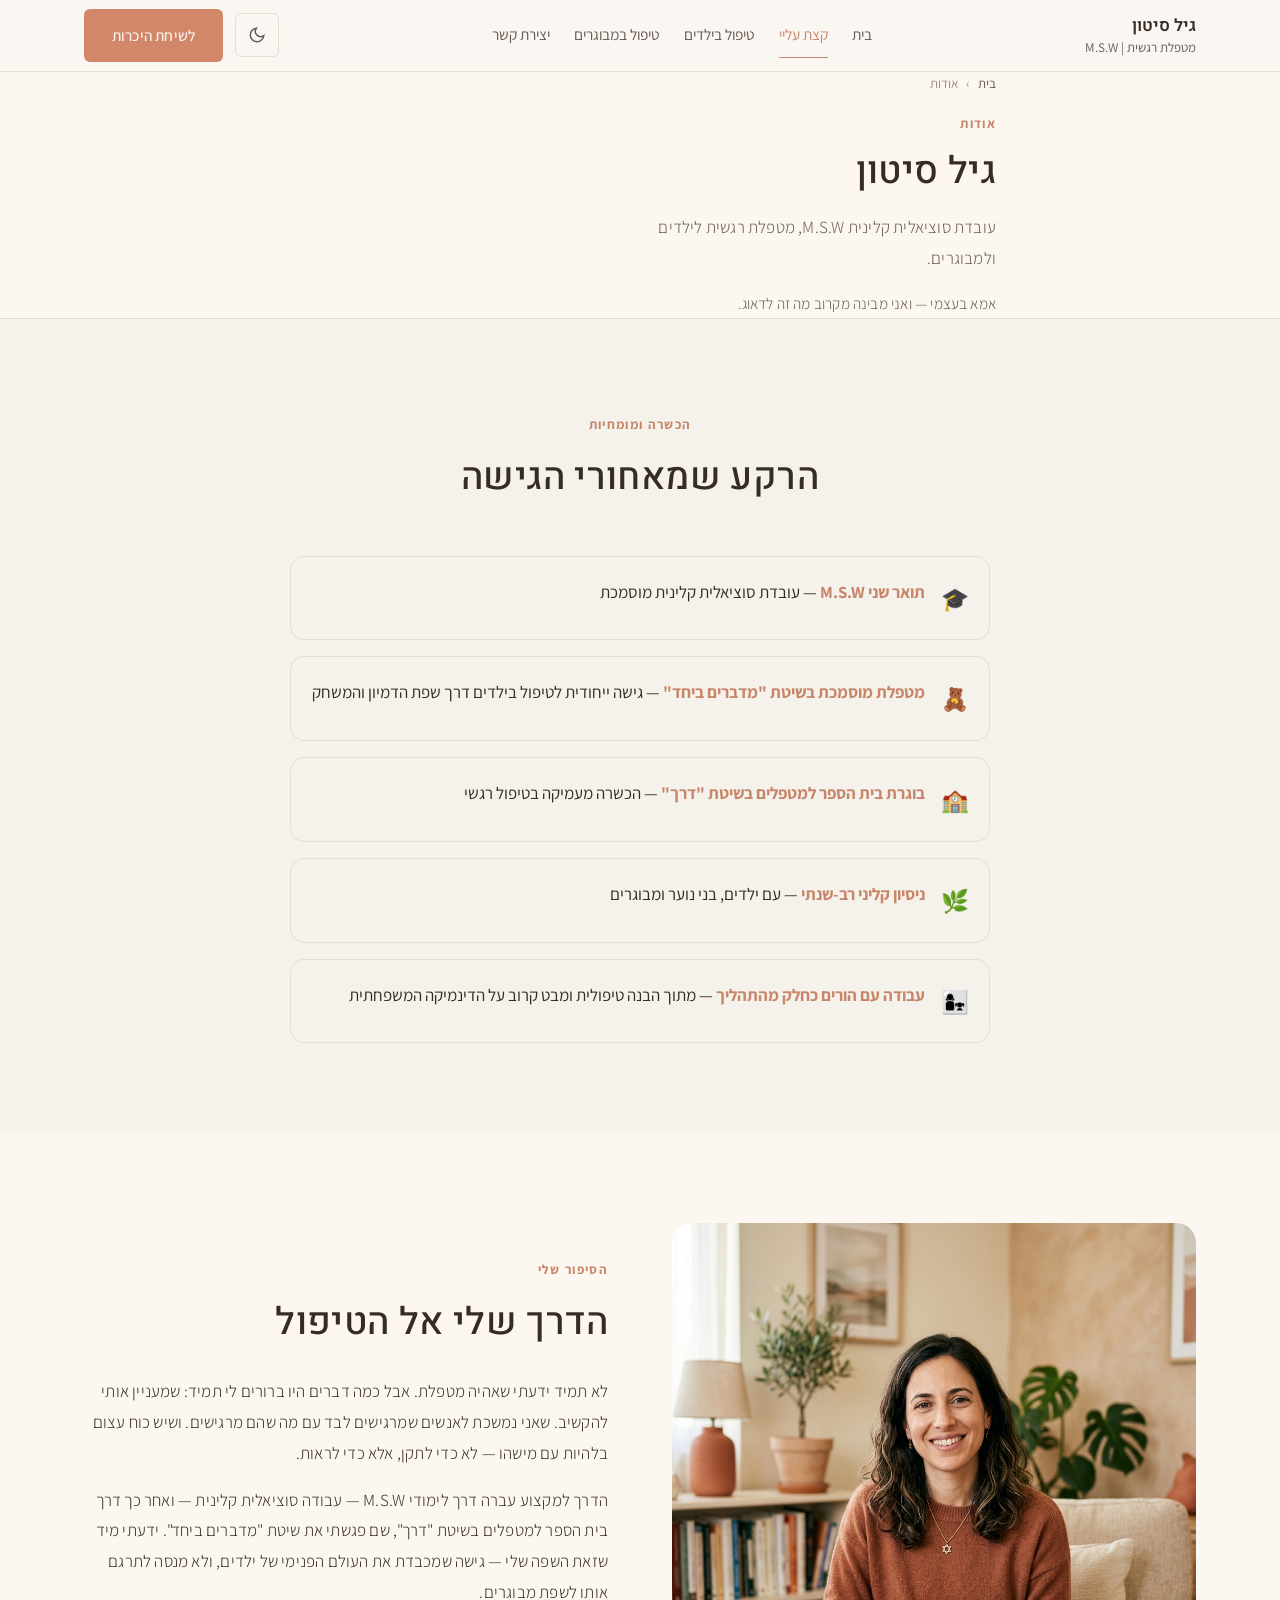
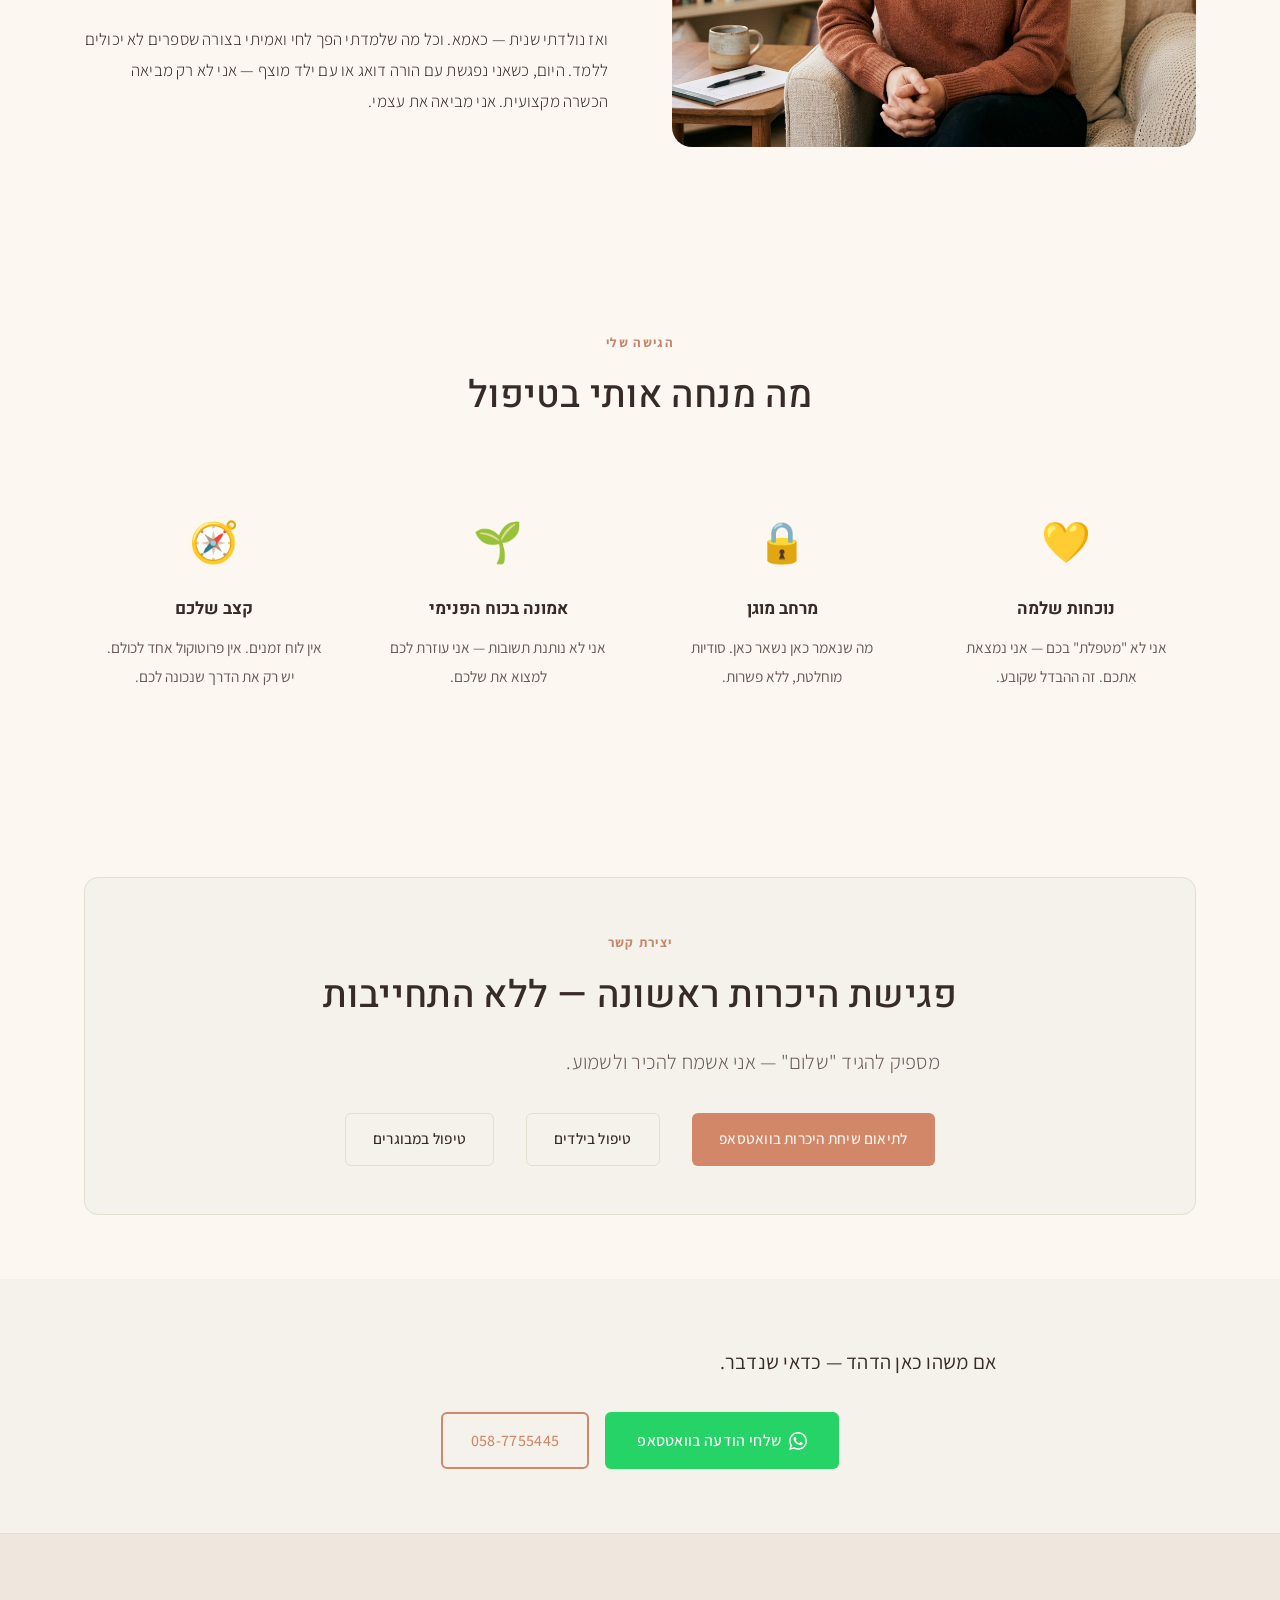
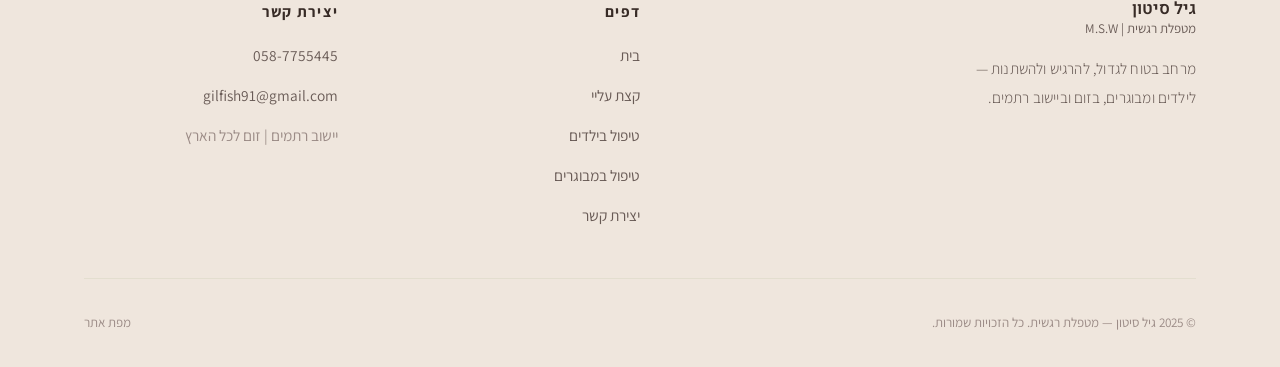
==== commit 80eab6c4: "Initial commit - Gil's website polished and ready" ====
--- a/about.html
+++ b/about.html
@@ -3,8 +3,8 @@
 <head>
   <meta charset="UTF-8">
   <meta name="viewport" content="width=device-width, initial-scale=1.0">
-  <title>אודות גיל סיטון — עובדת סוציאלית קלינית ומטפלת רגשית</title>
-  <meta name="description" content="גיל סיטון — עובדת סוציאלית קלינית M.S.W, מטפלת בילדים בשיטת מדברים ביחד ומטפלת רגשית למבוגרים. בוגרת בית הספר למטפלים בשיטת דרך. טיפול בזום וביישוב רתמים.">
+  <title>אודות גיל סיטון — עובדת סוציאלית קלינית M.S.W ומטפלת רגשית</title>
+  <meta name="description" content="הכירו את גיל סיטון, עובדת סוציאלית קלינית (M.S.W) המשלבת הכשרה קלינית מעמיקה עם גישה אנושית, רכה וקרובה. טיפול רגשי לילדים ולמבוגרים. בזום וביישוב רתמים.">
   <link rel="canonical" href="https://gilsiton.co.il/about.html">
   <meta property="og:title" content="אודות גיל סיטון — מטפלת רגשית">
   <meta property="og:description" content="הכירו את גיל סיטון — עובדת סוציאלית קלינית, מטפלת בשיטת מדברים ביחד, ואמא. גישה חמה, אנושית ומקצועית.">
@@ -62,12 +62,12 @@
       <span class="section-label">אודות</span>
       <h1 class="hero-title" id="about-title">גיל סיטון</h1>
       <p>עובדת סוציאלית קלינית M.S.W, מטפלת רגשית לילדים ולמבוגרים.</p>
-      <p style="margin-top:var(--space-3);font-size:var(--text-sm);color:var(--color-text-muted);">אמא בעצמי — ואני מבינה מקרוב מה זה לדאוג.</p>
+      <p class="mt-4 text-sm text-faint">אמא בעצמי — ואני מבינה מקרוב מה זה לדאוג.</p>
     </div>
   </section>
 
   <!-- CREDENTIALS -->
-  <section class="section" style="background:var(--color-surface);" aria-labelledby="cred-heading">
+  <section class="section bg-surface" aria-labelledby="cred-heading">
     <div class="container">
       <div class="section-header section-header--center reveal">
         <span class="section-label">הכשרה ומומחיות</span>
@@ -92,7 +92,7 @@
         </div>
         <div class="info-item">
           <div class="info-item__icon">👩‍👧</div>
-          <div class="info-item__text"><strong>אמא בעצמי</strong> — ומביאה גם את הלב האמיתי לעבודה</div>
+          <div class="info-item__text"><strong>עבודה עם הורים כחלק מהתהליך</strong> — מתוך הבנה טיפולית ומבט קרוב על הדינמיקה המשפחתית</div>
         </div>
       </div>
     </div>
@@ -102,15 +102,15 @@
   <section class="section" aria-labelledby="story-heading">
     <div class="container two-col">
       <div class="two-col__media reveal">
-        <img src="assets/images/ui/gil-about.jpg" alt="גיל סיטון — מטפלת רגשית ביישוב רתמים" width="480" height="540" loading="lazy">
+        <img src="assets/images/ui/gil-about.jpg" alt="גיל סיטון יושבת בקליניקה — מרחב קשוב, טיפולי ורגוע" width="480" height="540" loading="lazy" style="object-fit:cover;border-radius:var(--radius-2xl);">
       </div>
       <div class="two-col__content reveal">
         <span class="section-label">הסיפור שלי</span>
         <h2 class="section-title" id="story-heading">הדרך שלי אל הטיפול</h2>
-        <p style="margin-bottom:var(--space-5);">
+        <p class="mb-4">
           לא תמיד ידעתי שאהיה מטפלת. אבל כמה דברים היו ברורים לי תמיד: שמעניין אותי להקשיב. שאני נמשכת לאנשים שמרגישים לבד עם מה שהם מרגישים. ושיש כוח עצום בלהיות עם מישהו — לא כדי לתקן, אלא כדי לראות.
         </p>
-        <p style="margin-bottom:var(--space-5);">
+        <p class="mb-4">
           הדרך למקצוע עברה דרך לימודי M.S.W — עבודה סוציאלית קלינית — ואחר כך דרך בית הספר למטפלים בשיטת "דרך", שם פגשתי את שיטת "מדברים ביחד". ידעתי מיד שזאת השפה שלי — גישה שמכבדת את העולם הפנימי של ילדים, ולא מנסה לתרגם אותו לשפת מבוגרים.
         </p>
         <p>
@@ -159,8 +159,8 @@
         <span class="section-label">יצירת קשר</span>
         <h2 class="section-title" id="cta-about">פגישת היכרות ראשונה — ללא התחייבות</h2>
         <p class="section-subtitle">מספיק להגיד "שלום" — אני אשמח להכיר ולשמוע.</p>
-        <div style="display:flex;gap:var(--space-4);justify-content:center;flex-wrap:wrap;margin-top:var(--space-8);">
-          <a href="contact.html" class="btn btn-primary">לשיחת היכרות</a>
+        <div class="flex-center-wrap gap-4 mt-8">
+          <a href="https://wa.me/972587755445?text=שלום+גיל,+אשמח+לשמוע+קצת+יותר+על+הטיפול" class="btn btn-primary" target="_blank" rel="noopener noreferrer">לתיאום שיחת היכרות בוואטסאפ</a>
           <a href="children-therapy.html" class="btn btn-ghost">טיפול בילדים</a>
           <a href="adult-therapy.html" class="btn btn-ghost">טיפול במבוגרים</a>
         </div>
@@ -170,10 +170,10 @@
 
 </main>
 
-<section class="section section--sm" aria-label="קריאה לפנייה" style="background:var(--color-surface);">
-  <div class="container container--narrow" style="text-align:center;">
-    <p style="font-size:var(--text-lg);font-weight:400;margin-bottom:1.5rem;color:var(--color-text);">אם משהו כאן הדהד — כדאי שנדבר.</p>
-    <div class="hero-cta-group" style="justify-content:center;">
+<section class="section section--sm bg-surface" aria-label="קריאה לפנייה">
+  <div class="container container--narrow text-center">
+    <p class="text-lg font-regular mb-6 text-default">אם משהו כאן הדהד — כדאי שנדבר.</p>
+    <div class="hero-cta-group flex-center">
       <a href="https://wa.me/972587755445?text=שלום+גיל,+אני+רוצה+לשמוע+קצת+יותר" class="btn-whatsapp" target="_blank" rel="noopener noreferrer"><svg width="18" height="18" viewBox="0 0 24 24" fill="currentColor" aria-hidden="true"><path d="M17.472 14.382c-.297-.149-1.758-.867-2.03-.967-.273-.099-.471-.148-.67.15-.197.297-.767.966-.94 1.164-.173.199-.347.223-.644.075-.297-.15-1.255-.463-2.39-1.475-.883-.788-1.48-1.761-1.653-2.059-.173-.297-.018-.458.13-.606.134-.133.298-.347.446-.52.149-.174.198-.298.298-.497.099-.198.05-.371-.025-.52-.075-.149-.669-1.612-.916-2.207-.242-.579-.487-.5-.669-.51-.173-.008-.371-.01-.57-.01-.198 0-.52.074-.792.372-.272.297-1.04 1.016-1.04 2.479 0 1.462 1.065 2.875 1.213 3.074.149.198 2.096 3.2 5.077 4.487.709.306 1.262.489 1.694.625.712.227 1.36.195 1.871.118.571-.085 1.758-.719 2.006-1.413.248-.694.248-1.289.173-1.413-.074-.124-.272-.198-.57-.347m-5.421 7.403h-.004a9.87 9.87 0 01-5.031-1.378l-.361-.214-3.741.982.998-3.648-.235-.374a9.86 9.86 0 01-1.51-5.26c.001-5.45 4.436-9.884 9.888-9.884 2.64 0 5.122 1.03 6.988 2.898a9.825 9.825 0 012.893 6.994c-.003 5.45-4.437 9.884-9.885 9.884m8.413-18.297A11.815 11.815 0 0012.05 0C5.495 0 .16 5.335.157 11.892c0 2.096.547 4.142 1.588 5.945L.057 24l6.305-1.654a11.882 11.882 0 005.683 1.448h.005c6.554 0 11.89-5.335 11.893-11.893a11.821 11.821 0 00-3.48-8.413Z"/></svg>שלחי הודעה בוואטסאפ</a>
       <a href="tel:0587755445" class="btn-phone">058-7755445</a>
     </div>
@@ -192,12 +192,12 @@
       </div>
       <div>
         <div class="footer-heading">יצירת קשר</div>
-        <div class="footer-links"><a href="tel:0587755445">058-7755445</a><a href="mailto:gil@gilsiton.co.il">gil@gilsiton.co.il</a><span style="color:var(--color-text-faint);font-size:var(--text-sm);">יישוב רתמים | זום לכל הארץ</span></div>
+        <div class="footer-links"><a href="tel:0587755445">058-7755445</a><a href="mailto:gilfish91@gmail.com">gilfish91@gmail.com</a><span class="text-sm text-faint">יישוב רתמים | זום לכל הארץ</span></div>
       </div>
     </div>
     <div class="footer-bottom">
       <span class="footer-copy">© 2025 גיל סיטון — מטפלת רגשית. כל הזכויות שמורות.</span>
-      <a href="sitemap.xml" style="font-size:var(--text-xs);color:var(--color-text-faint);">מפת אתר</a>
+      <a href="sitemap.xml" class="text-xs text-faint">מפת אתר</a>
     </div>
   </div>
 </footer>
--- a/assets/css/tokens.css
+++ b/assets/css/tokens.css
@@ -5,26 +5,26 @@
 
 :root,
 [data-theme="light"] {
-  /* --- Backgrounds & Surfaces --- */
-  --color-bg:              #FAF6F1;
-  --color-surface:         #F6EFE8;
-  --color-surface-2:       #F3ECE5;
+  /* Impeccable Premium Palette (OKLCH) */
+  --color-primary: oklch(0.68 0.09 45); /* Soft dusty Terracotta */
+  --color-primary-hover: oklch(0.63 0.09 45);
+  --color-primary-highlight: oklch(0.68 0.09 45 / 0.15);
+  --color-bg: oklch(0.98 0.01 80); /* Warm Cream */
+  --color-surface: oklch(0.96 0.01 90); /* Soft Sage/Taupe surface */
+  --color-surface-2: oklch(0.94 0.02 110);
   --color-surface-offset:  #EFE6DD;
   --color-surface-dynamic: #E8DDD2;
-  --color-divider:         rgba(45, 35, 32, 0.10);
-  --color-border:          rgba(45, 35, 32, 0.12);
+  --color-divider: oklch(0.90 0.02 90);
+  --color-border: oklch(0.90 0.02 90);
 
   /* --- Text --- */
-  --color-text:            #2D2320;
-  --color-text-muted:      #787869;
-  --color-text-faint:      #9A9087;
-  --color-text-inverse:    #FAF6F1;
+  --color-text: oklch(0.30 0.02 40); /* Deep warm Espresso */
+  --color-text-muted: oklch(0.48 0.02 40);
+  --color-text-faint: oklch(0.65 0.02 40);
+  --color-text-inverse: oklch(0.98 0.01 80);
 
   /* --- Primary (Terracotta Salmon) --- */
-  --color-primary:           #D28769;
-  --color-primary-hover:     #C37757;
-  --color-primary-active:    #A85E3E;
-  --color-primary-highlight: #F2D5C9;
+  /* (Legacy HEX values replaced by OKLCH above) */
 
   /* --- Accent (Sage Taupe) --- */
   --color-accent:           #878778;
--- a/assets/css/base.css
+++ b/assets/css/base.css
@@ -268,6 +268,27 @@
 }
 
 /* ========================
+   Utility Classes (Spacing, Layout & Colors)
+   ======================== */
+.mt-4 { margin-top: var(--space-4); }
+.mt-8 { margin-top: var(--space-8); }
+.mb-4 { margin-bottom: var(--space-4); }
+.mb-6 { margin-bottom: var(--space-6); }
+.mb-8 { margin-bottom: var(--space-8); }
+.gap-4 { gap: var(--space-4); }
+.bg-surface { background: var(--color-surface); }
+.bg-surface-2 { background: var(--color-surface-2); }
+.text-center { text-align: center; }
+.flex-center { display: flex; justify-content: center; }
+.flex-center-wrap { display: flex; justify-content: center; flex-wrap: wrap; }
+.text-lg { font-size: var(--text-lg); }
+.text-sm { font-size: var(--text-sm); }
+.text-xs { font-size: var(--text-xs); }
+.font-regular { font-weight: 400; }
+.text-default { color: var(--color-text); }
+.text-faint { color: var(--color-text-faint); }
+
+/* ========================
    Responsive Breakpoints Reference
    (mobile-first)
    xs:  320px
--- a/assets/css/components.css
+++ b/assets/css/components.css
@@ -14,7 +14,7 @@
   font-size: var(--text-sm);
   font-weight: 500;
   letter-spacing: 0.015em;
-  border-radius: var(--radius-pill);
+  border-radius: var(--radius-md);
   border: 1px solid transparent;
   cursor: pointer;
   text-decoration: none;
@@ -24,19 +24,19 @@
   padding: 0.82em 1.8em;
 }
 
-.btn:hover { transform: translateY(-1px); }
-.btn:active { transform: translateY(0); }
+.btn:hover { transform: none; }
+.btn:active { transform: none; }
 
 .btn-primary {
   background: #D28769;
   color: #FAF6F1;
   border: none;
-  box-shadow: 0 2px 12px rgba(210,135,105,0.18);
+  box-shadow: none;
 }
 
 .btn-primary:hover {
   background: #C37757;
-  box-shadow: 0 6px 20px rgba(210, 135, 105, 0.35);
+  box-shadow: none;
   color: #FAF6F1;
   text-decoration: none;
 }
@@ -56,15 +56,15 @@
 }
 
 .btn-soft {
-  background-color: var(--color-primary-highlight);
-  color: var(--color-primary-active);
-  border-color: transparent;
+  background-color: var(--color-surface-2);
+  color: var(--color-text);
+  border: 1px solid var(--color-border);
   padding: 0.75em 1.75em;
 }
 
 .btn-soft:hover {
-  background-color: var(--color-surface-dynamic);
-  color: var(--color-primary-hover);
+  background-color: var(--color-surface-offset);
+  color: var(--color-text);
   text-decoration: none;
 }
 
@@ -75,7 +75,7 @@
   font-size: clamp(0.9rem, 0.85rem + 0.25vw, 1rem);
   font-weight: 500;
   padding: 0.8em 2em;
-  border-radius: 9999px;
+  border-radius: var(--radius-md);
   letter-spacing: 0.02em;
   transition: all 180ms ease;
   min-height: 48px;
@@ -90,8 +90,8 @@
 
 .btn-whatsapp:hover {
   background: #1ebe5d;
-  transform: translateY(-1px);
-  box-shadow: 0 6px 20px rgba(37, 211, 102, 0.35);
+  transform: none;
+  box-shadow: none;
   text-decoration: none;
   color: #ffffff;
 }
@@ -103,7 +103,7 @@
   font-size: clamp(0.9rem, 0.85rem + 0.25vw, 1rem);
   font-weight: 500;
   padding: 0.75em 1.75em;
-  border-radius: 9999px;
+  border-radius: var(--radius-md);
   border: 2px solid #D28769;
   letter-spacing: 0.02em;
   transition: all 180ms ease;
@@ -118,7 +118,7 @@
 .btn-phone:hover {
   background: #D28769;
   color: #FAF6F1;
-  transform: translateY(-1px);
+  transform: none;
   text-decoration: none;
 }
 
@@ -137,7 +137,7 @@
    ======================== */
 .card {
   background-color: var(--color-surface);
-  border-radius: var(--radius-xl);
+  border-radius: var(--radius-lg);
   padding: var(--space-8);
   box-shadow: none;
   border: 1px solid var(--color-border);
@@ -145,12 +145,12 @@
 }
 
 .card:hover {
-  border-color: var(--color-primary);
+  border-color: var(--color-text-muted);
 }
 
 .card-soft {
   background-color: var(--color-surface-2);
-  border-radius: var(--radius-xl);
+  border-radius: var(--radius-lg);
   padding: var(--space-8);
   border: 1px solid var(--color-border);
   box-shadow: none;
@@ -331,7 +331,7 @@
 .theme-toggle {
   background: none;
   border: 1px solid var(--color-border);
-  border-radius: var(--radius-pill);
+  border-radius: var(--radius-md);
   width: 40px;
   height: 40px;
   display: flex;
@@ -386,7 +386,7 @@
   font-size: var(--text-xs);
   font-weight: 500;
   padding: var(--space-1) var(--space-3);
-  border-radius: var(--radius-pill);
+  border-radius: var(--radius-md);
   border: 1px solid var(--color-divider);
   margin-bottom: var(--space-5);
   letter-spacing: 0.04em;
@@ -425,8 +425,8 @@
 }
 
 .hero-image img {
-  border-radius: var(--radius-xl);
-  box-shadow: var(--shadow-md);
+  border-radius: var(--radius-lg);
+  box-shadow: none;
   width: 100%;
   aspect-ratio: 4 / 5;
   object-fit: cover;
@@ -492,12 +492,10 @@
 
 .service-card {
   background-color: var(--color-surface);
-  border-radius: var(--radius-xl);
+  border-radius: var(--radius-lg);
   padding: var(--space-10);
   border: 1px solid var(--color-border);
-  transition: box-shadow var(--transition-interactive),
-              transform var(--transition-interactive),
-              border-color var(--transition-interactive);
+  transition: border-color var(--transition-interactive);
   text-decoration: none;
   color: inherit;
   display: flex;
@@ -506,9 +504,7 @@
 }
 
 .service-card:hover {
-  box-shadow: var(--shadow-md);
-  transform: translateY(-3px);
-  border-color: var(--color-primary);
+  border-color: var(--color-text-muted);
   text-decoration: none;
   color: inherit;
 }
@@ -756,21 +752,14 @@
 
 .testimonial-card {
   background-color: var(--color-surface-2);
-  border-radius: var(--radius-xl);
+  border-radius: var(--radius-lg);
   padding: var(--space-8);
   border: 1px solid var(--color-divider);
   position: relative;
 }
 
 .testimonial-card::before {
-  content: '"';
-  position: absolute;
-  top: var(--space-4);
-  inset-inline-start: var(--space-6);
-  font-family: var(--font-display);
-  font-size: 4rem;
-  color: var(--color-primary-highlight);
-  line-height: 1;
+  display: none;
 }
 
 .testimonial-text {
@@ -778,7 +767,6 @@
   color: var(--color-text);
   line-height: var(--leading-loose);
   margin-bottom: var(--space-6);
-  padding-top: var(--space-8);
 }
 
 .testimonial-author {
@@ -790,13 +778,14 @@
 .testimonial-initials {
   width: 40px;
   height: 40px;
-  background-color: var(--color-primary-highlight);
-  color: var(--color-primary-active);
-  border-radius: var(--radius-pill);
+  background-color: var(--color-surface);
+  color: var(--color-text-muted);
+  border: 1px solid var(--color-divider);
+  border-radius: var(--radius-sm);
   display: flex;
   align-items: center;
   justify-content: center;
-  font-weight: 700;
+  font-weight: 500;
   font-size: var(--text-sm);
   flex-shrink: 0;
 }
@@ -850,7 +839,7 @@
    ======================== */
 .cta-banner {
   background-color: var(--color-surface);
-  border-radius: var(--radius-xl);
+  border-radius: var(--radius-lg);
   padding: var(--space-12) var(--space-10);
   text-align: center;
   border: 1px solid var(--color-border);
@@ -904,7 +893,7 @@
   gap: var(--space-4);
   padding: var(--space-5);
   background-color: var(--color-surface);
-  border-radius: var(--radius-xl);
+  border-radius: var(--radius-lg);
   border: 1px solid var(--color-border);
 }
 
@@ -932,17 +921,15 @@
   gap: var(--space-6);
   padding: var(--space-8);
   background-color: var(--color-surface);
-  border-radius: var(--radius-xl);
+  border-radius: var(--radius-lg);
   border: 1px solid var(--color-border);
   text-decoration: none;
   color: inherit;
-  transition: border-color var(--transition-interactive),
-              transform var(--transition-interactive);
+  transition: border-color var(--transition-interactive);
 }
 
 .service-showcase-card:hover {
-  border-color: var(--color-primary);
-  transform: translateY(-2px);
+  border-color: var(--color-text-muted);
   text-decoration: none;
   color: inherit;
 }
@@ -957,7 +944,7 @@
   display: flex;
   align-items: center;
   justify-content: center;
-  color: var(--color-primary);
+  color: var(--color-text-muted);
 }
 
 .service-showcase-card__body {
@@ -1009,7 +996,7 @@
   gap: var(--space-8);
   padding: var(--space-6) var(--space-8);
   background-color: var(--color-surface-2);
-  border-radius: var(--radius-xl);
+  border-radius: var(--radius-lg);
   border: 1px solid var(--color-divider);
 }
 
@@ -1073,7 +1060,7 @@
 
 .medabrim-bubble {
   background-color: var(--color-surface);
-  border-radius: var(--radius-xl);
+  border-radius: var(--radius-lg);
   padding: var(--space-6);
   border: 1px solid var(--color-border);
   box-shadow: none;
@@ -1088,11 +1075,10 @@
 
 .medabrim-bubble__quote {
   font-size: var(--text-base);
-  font-family: var(--font-display);
-  color: var(--color-text);
-  line-height: var(--leading-snug);
+  font-family: var(--font-body);
+  color: var(--color-text);
+  line-height: var(--leading-normal);
   margin-bottom: var(--space-3);
-  font-style: italic;
 }
 
 .medabrim-bubble__source {
@@ -1142,8 +1128,8 @@
 }
 
 .two-col__media img {
-  border-radius: var(--radius-xl);
-  box-shadow: var(--shadow-md);
+  border-radius: var(--radius-lg);
+  box-shadow: none;
   width: 100%;
 }
 
@@ -1157,7 +1143,7 @@
   background-color: transparent;
   color: var(--color-text-muted);
   border: 1px solid var(--color-divider);
-  border-radius: var(--radius-pill);
+  border-radius: var(--radius-sm);
   font-size: var(--text-xs);
   font-weight: 500;
 }
@@ -1201,7 +1187,7 @@
   justify-content: center;
   gap: 0.4em;
   min-height: 48px;
-  border-radius: 9999px;
+  border-radius: var(--radius-md);
   font-size: 0.9rem;
   font-weight: 500;
   text-decoration: none;
@@ -1210,7 +1196,7 @@
 }
 
 .mobile-sticky-cta__btn:hover {
-  transform: translateY(-1px);
+  transform: none;
   text-decoration: none;
 }
 
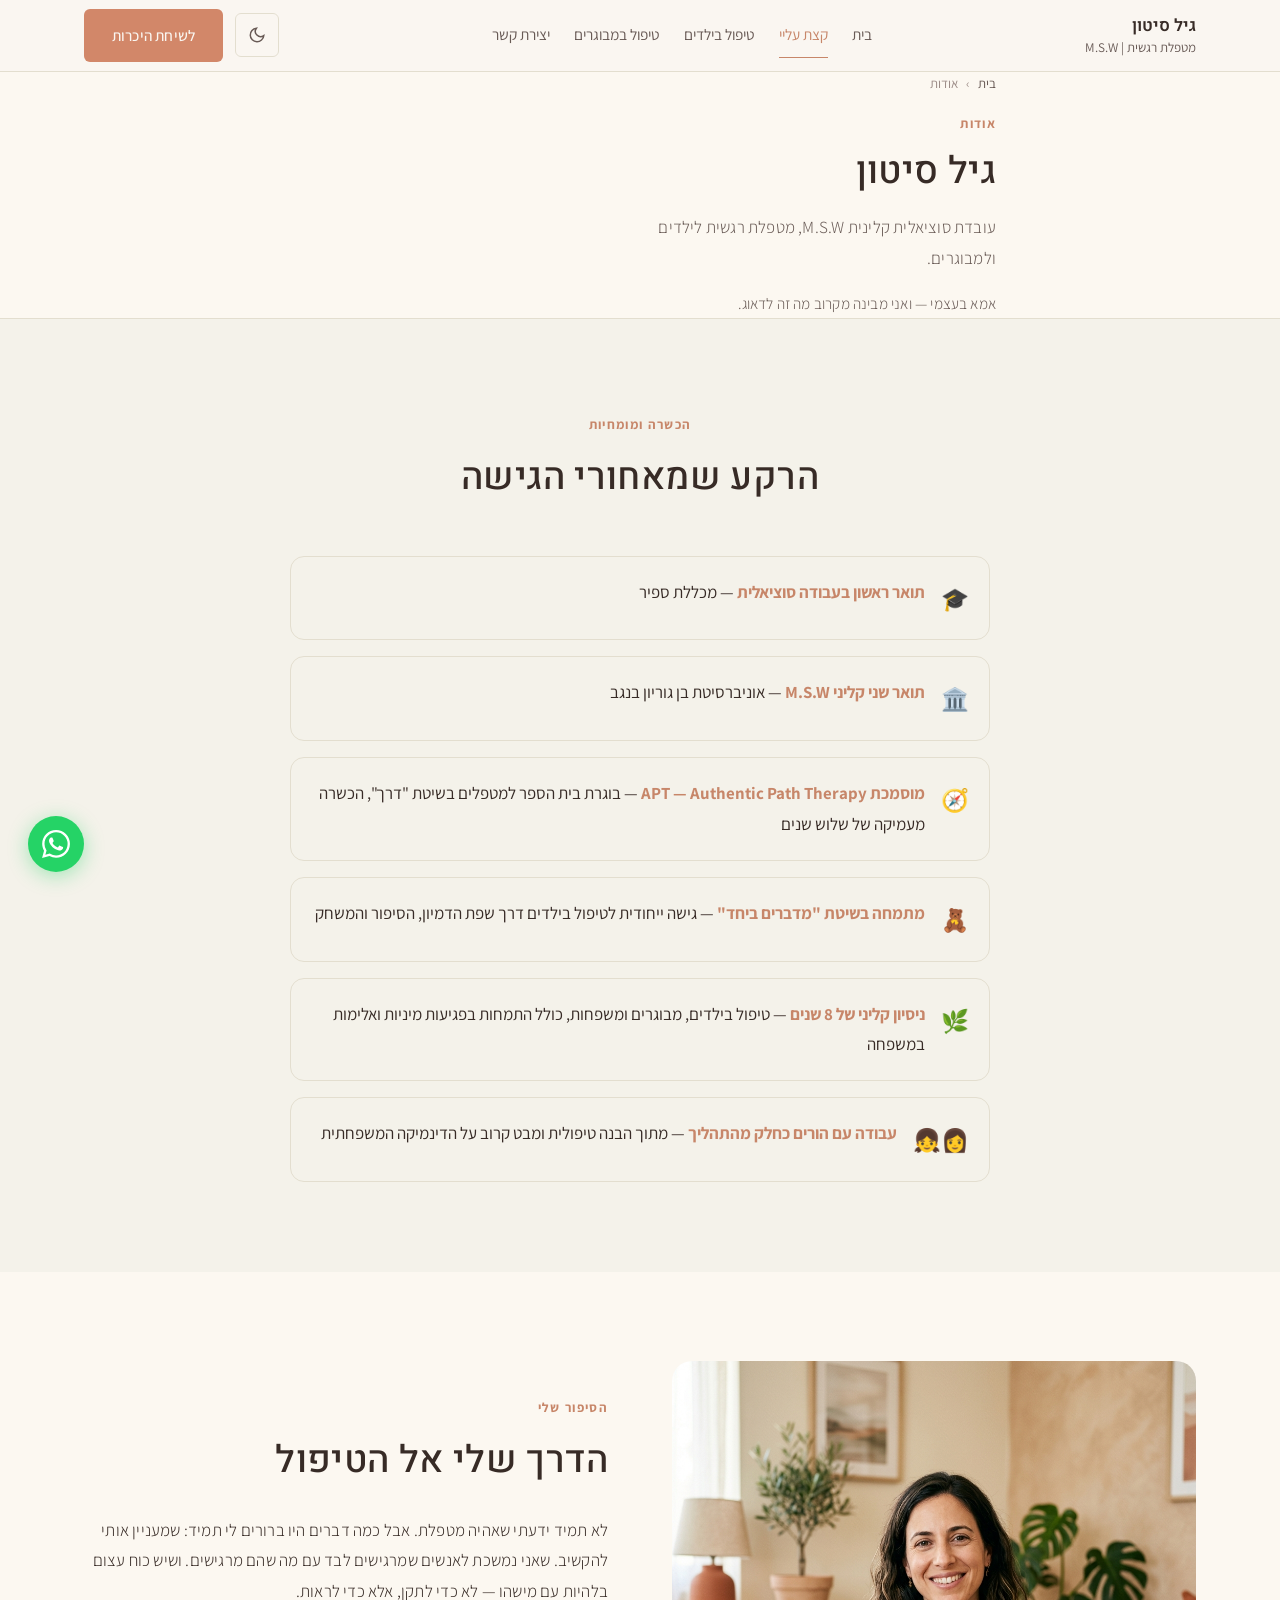
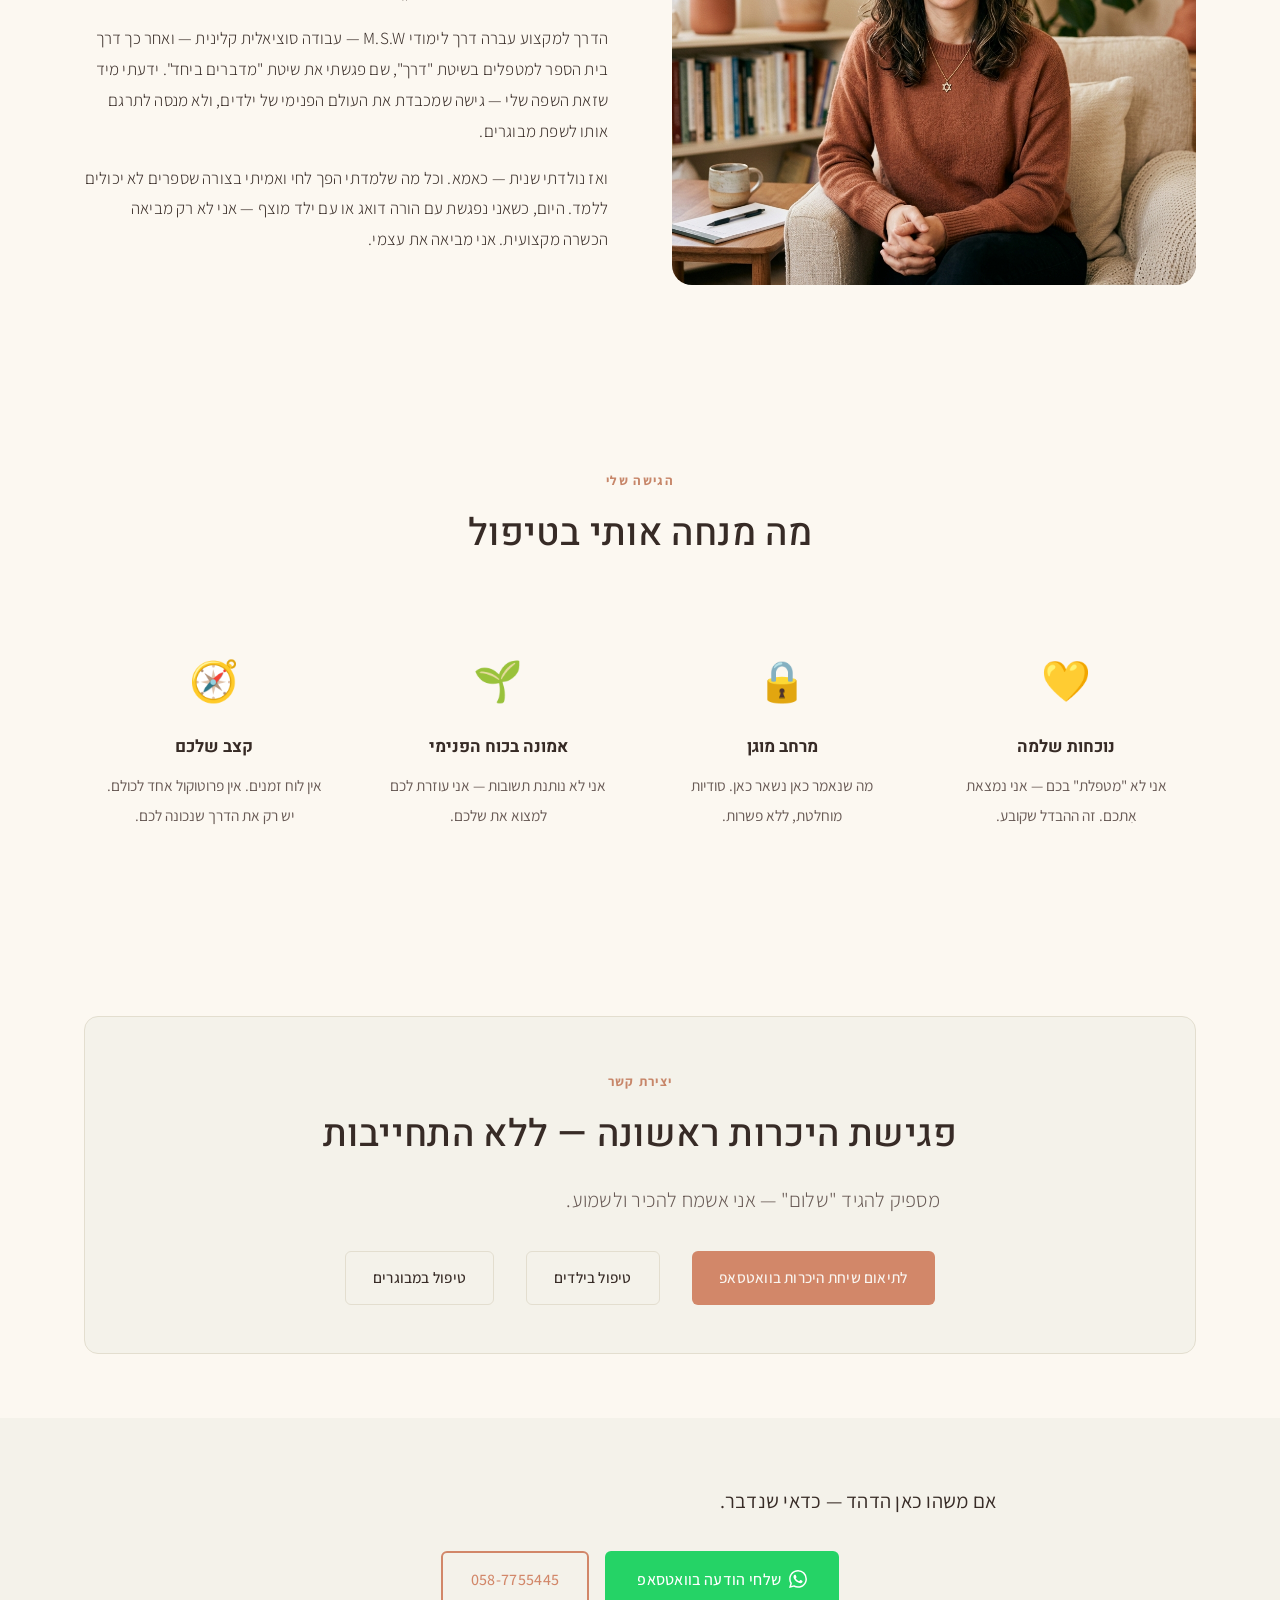
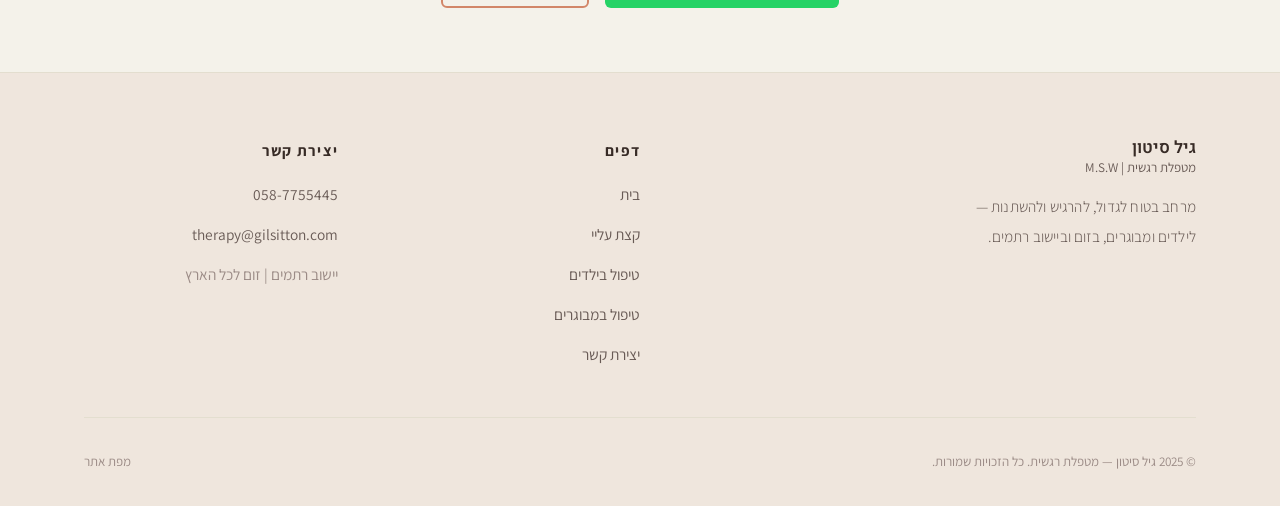
==== commit f7c0c74b: "Update credentials, email, WhatsApp float, breadcrumb" ====
--- a/about.html
+++ b/about.html
@@ -1,14 +1,22 @@
 <!DOCTYPE html>
 <html lang="he" dir="rtl">
 <head>
+  <!-- Google Analytics 4 -->
+  <script async src="https://www.googletagmanager.com/gtag/js?id=G-1X5XN4T4SM"></script>
+  <script>
+    window.dataLayer = window.dataLayer || [];
+    function gtag(){dataLayer.push(arguments);}
+    gtag('js', new Date());
+    gtag('config', 'G-1X5XN4T4SM');
+  </script>
   <meta charset="UTF-8">
   <meta name="viewport" content="width=device-width, initial-scale=1.0">
   <title>אודות גיל סיטון — עובדת סוציאלית קלינית M.S.W ומטפלת רגשית</title>
-  <meta name="description" content="הכירו את גיל סיטון, עובדת סוציאלית קלינית (M.S.W) המשלבת הכשרה קלינית מעמיקה עם גישה אנושית, רכה וקרובה. טיפול רגשי לילדים ולמבוגרים. בזום וביישוב רתמים.">
-  <link rel="canonical" href="https://gilsiton.co.il/about.html">
+  <meta name="description" content="גיל סיטון — עובדת סוציאלית קלינית M.S.W מאוניברסיטת בן גוריון. מוסמכת APT ושיטת מדברים ביחד, עם 8 שנות ניסיון קליני כולל התמחות בפגיעות מיניות ואלימות במשפחה. טיפול ביישוב רתמים ובזום.">
+  <link rel="canonical" href="https://gilsitton.com/about.html">
   <meta property="og:title" content="אודות גיל סיטון — מטפלת רגשית">
   <meta property="og:description" content="הכירו את גיל סיטון — עובדת סוציאלית קלינית, מטפלת בשיטת מדברים ביחד, ואמא. גישה חמה, אנושית ומקצועית.">
-  <meta property="og:image" content="https://gilsiton.co.il/assets/images/og/about.jpg">
+  <meta property="og:image" content="https://gilsitton.com/assets/images/og/about.jpg">
   <meta property="og:locale" content="he_IL">
   <meta property="og:type" content="website">
   <meta name="twitter:card" content="summary_large_image">
@@ -74,26 +82,60 @@
         <h2 class="section-title" id="cred-heading">הרקע שמאחורי הגישה</h2>
       </div>
       <div class="info-list reveal" style="max-width:700px;margin-inline:auto;">
+
         <div class="info-item">
           <div class="info-item__icon">🎓</div>
-          <div class="info-item__text"><strong>תואר שני M.S.W</strong> — עובדת סוציאלית קלינית מוסמכת</div>
-        </div>
+          <div class="info-item__text">
+            <strong>תואר ראשון בעבודה סוציאלית</strong> — 
+            מכללת ספיר
+          </div>
+        </div>
+
+        <div class="info-item">
+          <div class="info-item__icon">🏛️</div>
+          <div class="info-item__text">
+            <strong>תואר שני קליני M.S.W</strong> — 
+            אוניברסיטת בן גוריון בנגב
+          </div>
+        </div>
+
+        <div class="info-item">
+          <div class="info-item__icon">🧭</div>
+          <div class="info-item__text">
+            <strong>מוסמכת APT — Authentic Path Therapy</strong> — 
+            בוגרת בית הספר למטפלים בשיטת "דרך", 
+            הכשרה מעמיקה של שלוש שנים
+          </div>
+        </div>
+
         <div class="info-item">
           <div class="info-item__icon">🧸</div>
-          <div class="info-item__text"><strong>מטפלת מוסמכת בשיטת "מדברים ביחד"</strong> — גישה ייחודית לטיפול בילדים דרך שפת הדמיון והמשחק</div>
-        </div>
-        <div class="info-item">
-          <div class="info-item__icon">🏫</div>
-          <div class="info-item__text"><strong>בוגרת בית הספר למטפלים בשיטת "דרך"</strong> — הכשרה מעמיקה בטיפול רגשי</div>
-        </div>
+          <div class="info-item__text">
+            <strong>מתמחה בשיטת "מדברים ביחד"</strong> — 
+            גישה ייחודית לטיפול בילדים דרך 
+            שפת הדמיון, הסיפור והמשחק
+          </div>
+        </div>
+
         <div class="info-item">
           <div class="info-item__icon">🌿</div>
-          <div class="info-item__text"><strong>ניסיון קליני רב-שנתי</strong> — עם ילדים, בני נוער ומבוגרים</div>
-        </div>
-        <div class="info-item">
-          <div class="info-item__icon">👩‍👧</div>
-          <div class="info-item__text"><strong>עבודה עם הורים כחלק מהתהליך</strong> — מתוך הבנה טיפולית ומבט קרוב על הדינמיקה המשפחתית</div>
-        </div>
+          <div class="info-item__text">
+            <strong>ניסיון קליני של 8 שנים</strong> — 
+            טיפול בילדים, מבוגרים ומשפחות, 
+            כולל התמחות בפגיעות מיניות 
+            ואלימות במשפחה
+          </div>
+        </div>
+
+        <div class="info-item">
+          <div class="info-item__icon">👩👧</div>
+          <div class="info-item__text">
+            <strong>עבודה עם הורים כחלק מהתהליך</strong> — 
+            מתוך הבנה טיפולית ומבט קרוב 
+            על הדינמיקה המשפחתית
+          </div>
+        </div>
+
       </div>
     </div>
   </section>
@@ -192,7 +234,7 @@
       </div>
       <div>
         <div class="footer-heading">יצירת קשר</div>
-        <div class="footer-links"><a href="tel:0587755445">058-7755445</a><a href="mailto:gilfish91@gmail.com">gilfish91@gmail.com</a><span class="text-sm text-faint">יישוב רתמים | זום לכל הארץ</span></div>
+        <div class="footer-links"><a href="tel:0587755445">058-7755445</a><a href="mailto:therapy@gilsitton.com">therapy@gilsitton.com</a><span class="text-sm text-faint">יישוב רתמים | זום לכל הארץ</span></div>
       </div>
     </div>
     <div class="footer-bottom">
@@ -203,6 +245,17 @@
 </footer>
 <script src="assets/js/main.js" defer></script>
 <script src="assets/js/schema.js" defer></script>
+<a href="https://wa.me/972587755445?text=שלום+גיל,+אני+רוצה+לשמוע+קצת+יותר"
+   class="whatsapp-float"
+   target="_blank"
+   rel="noopener noreferrer"
+   aria-label="שלחי הודעה בוואטסאפ">
+  <svg width="28" height="28" viewBox="0 0 24 24" 
+       fill="white" aria-hidden="true">
+    <path d="M17.472 14.382c-.297-.149-1.758-.867-2.03-.967-.273-.099-.471-.148-.67.15-.197.297-.767.966-.94 1.164-.173.199-.347.223-.644.075-.297-.15-1.255-.463-2.39-1.475-.883-.788-1.48-1.761-1.653-2.059-.173-.297-.018-.458.13-.606.134-.133.298-.347.446-.52.149-.174.198-.298.298-.497.099-.198.05-.371-.025-.52-.075-.149-.669-1.612-.916-2.207-.242-.579-.487-.5-.669-.51-.173-.008-.371-.01-.57-.01-.198 0-.52.074-.792.372-.272.297-1.04 1.016-1.04 2.479 0 1.462 1.065 2.875 1.213 3.074.149.198 2.096 3.2 5.077 4.487.709.306 1.262.489 1.694.625.712.227 1.36.195 1.871.118.571-.085 1.758-.719 2.006-1.413.248-.694.248-1.289.173-1.413-.074-.124-.272-.198-.57-.347m-5.421 7.403h-.004a9.87 9.87 0 01-5.031-1.378l-.361-.214-3.741.982.998-3.648-.235-.374a9.86 9.86 0 01-1.51-5.26c.001-5.45 4.436-9.884 9.888-9.884 2.64 0 5.122 1.03 6.988 2.898a9.825 9.825 0 012.893 6.994c-.003 5.45-4.437 9.884-9.885 9.884m8.413-18.297A11.815 11.815 0 0012.05 0C5.495 0 .16 5.335.157 11.892c0 2.096.547 4.142 1.588 5.945L.057 24l6.305-1.654a11.882 11.882 0 005.683 1.448h.005c6.554 0 11.89-5.335 11.893-11.893a11.821 11.821 0 00-3.48-8.413Z" />
+  </svg>
+</a>
+
 <!-- Mobile Sticky CTA -->
 <div class="mobile-sticky-cta" role="complementary" aria-label="יצירת קשר מהיר">
   <a href="https://wa.me/972587755445?text=שלום+גיל,+אני+רוצה+לשמוע+קצת+יותר"
--- a/assets/css/components.css
+++ b/assets/css/components.css
@@ -1235,3 +1235,34 @@
     justify-content: center;
   }
 }
+
+/* === WhatsApp Floating Button === */
+.whatsapp-float {
+  position: fixed;
+  bottom: 28px;
+  left: 28px;
+  z-index: 9999;
+  width: 56px;
+  height: 56px;
+  background-color: #25D366;
+  border-radius: 50%;
+  display: flex;
+  align-items: center;
+  justify-content: center;
+  box-shadow: 0 4px 20px rgba(37, 211, 102, 0.4);
+  text-decoration: none;
+  transition: transform 0.2s ease, box-shadow 0.2s ease;
+  animation: wa-pulse 2.5s infinite;
+}
+.whatsapp-float:hover {
+  transform: scale(1.08);
+  box-shadow: 0 6px 24px rgba(37, 211, 102, 0.5);
+}
+@keyframes wa-pulse {
+  0%   { box-shadow: 0 0 0 0 rgba(37, 211, 102, 0.4); }
+  70%  { box-shadow: 0 0 0 14px rgba(37, 211, 102, 0); }
+  100% { box-shadow: 0 0 0 0 rgba(37, 211, 102, 0); }
+}
+@media (max-width: 768px) {
+  .whatsapp-float { display: none; }
+}
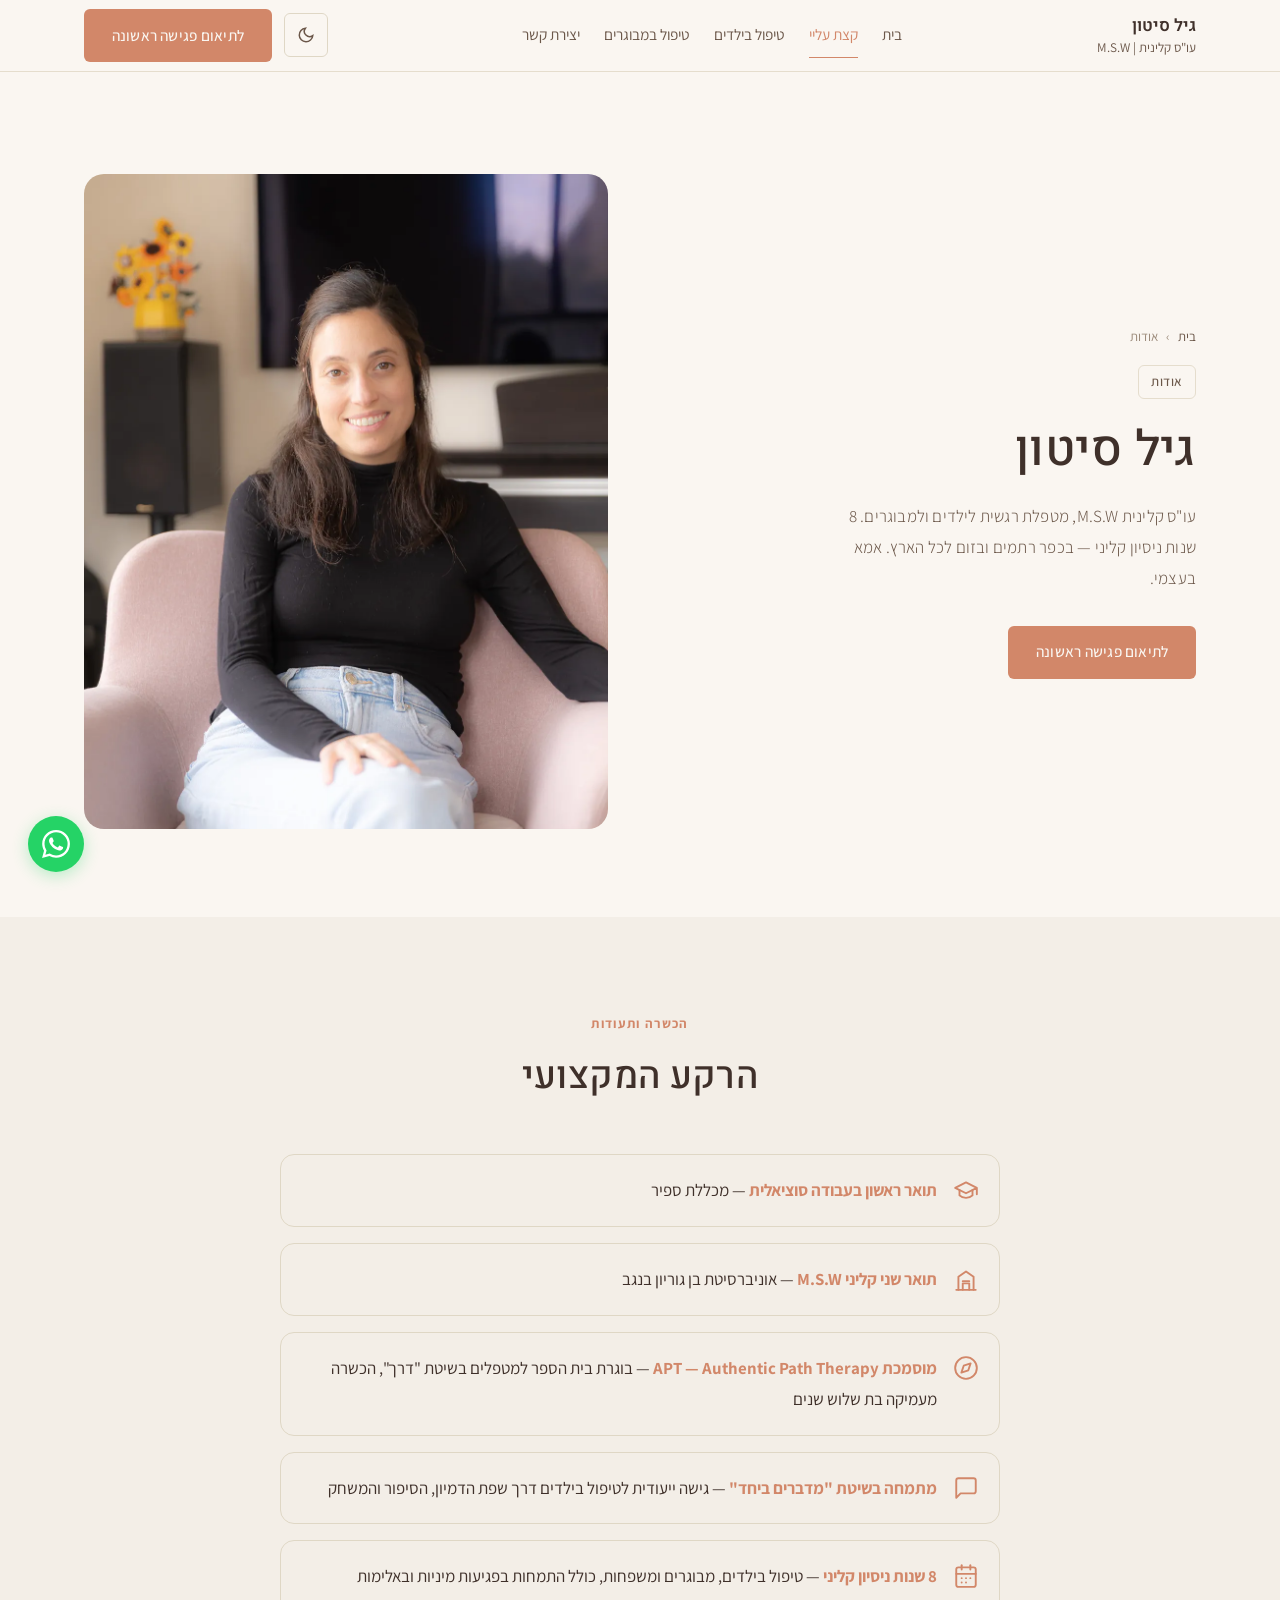
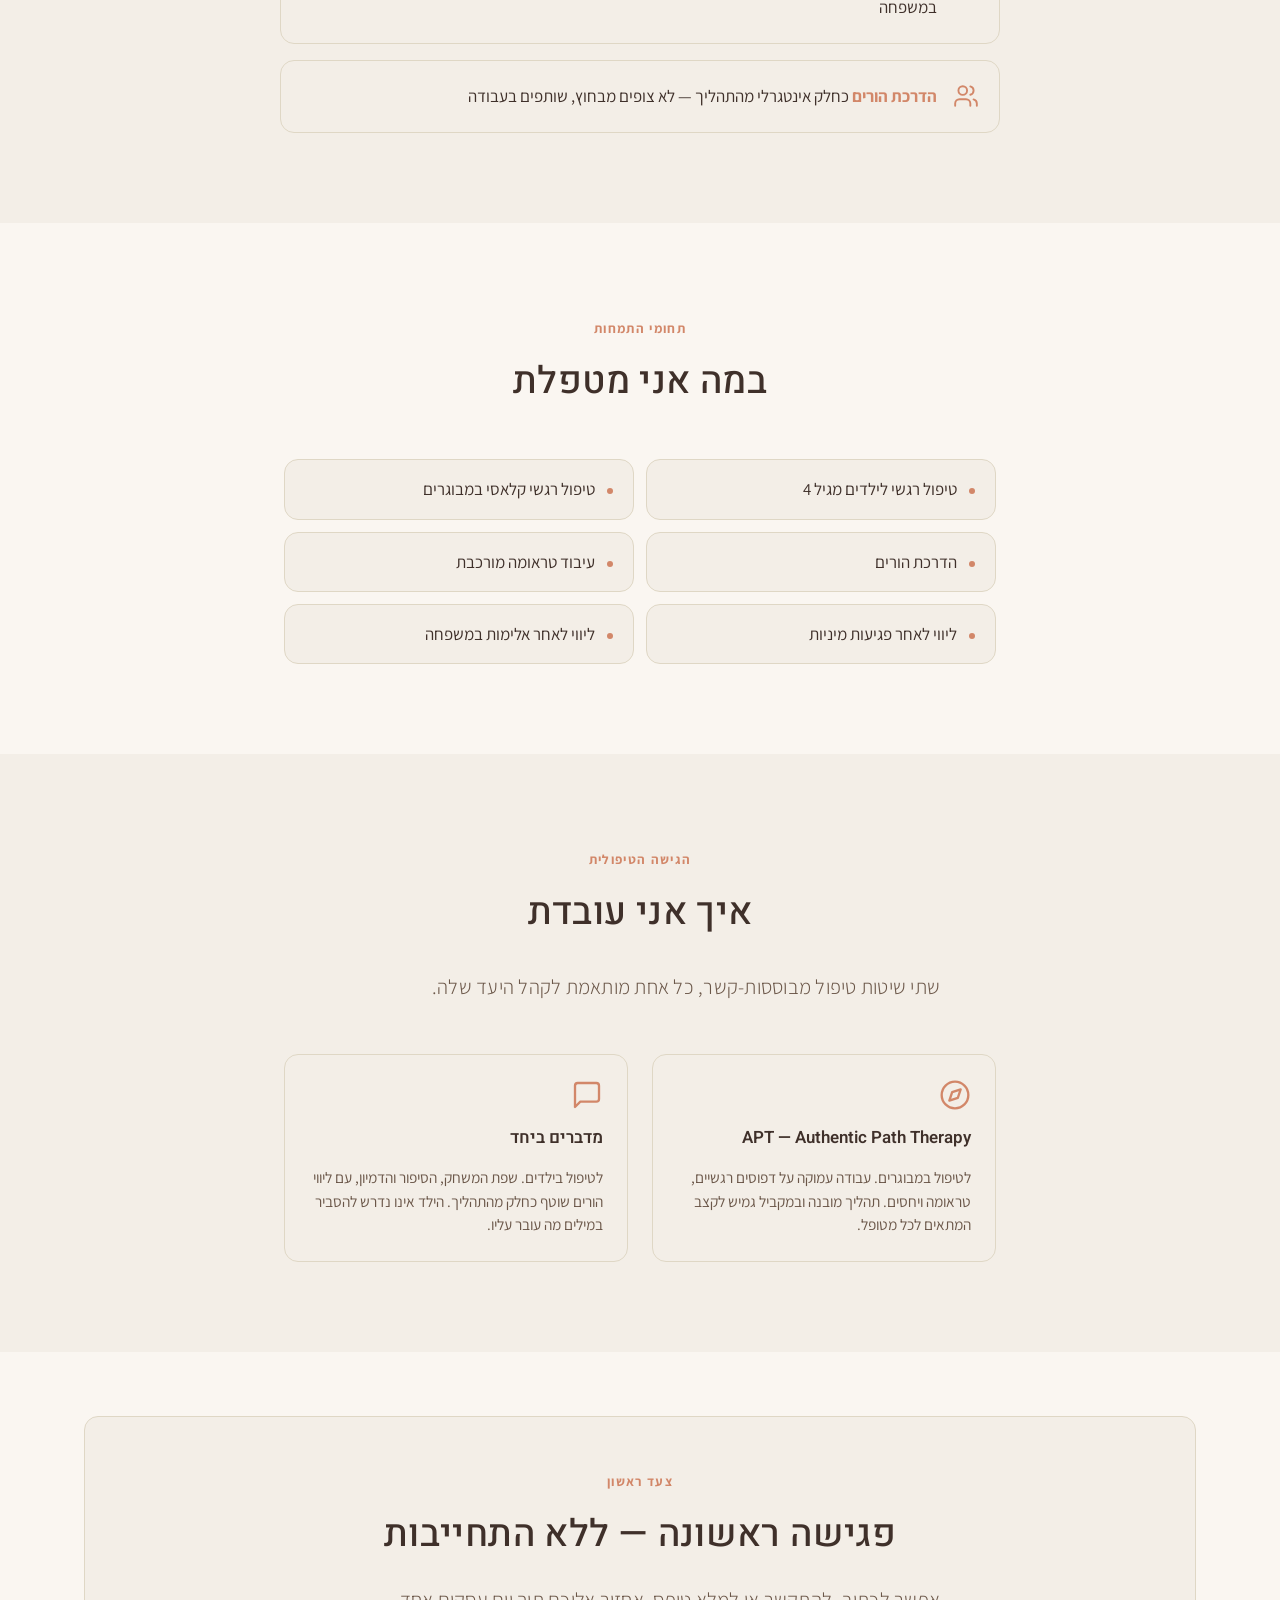
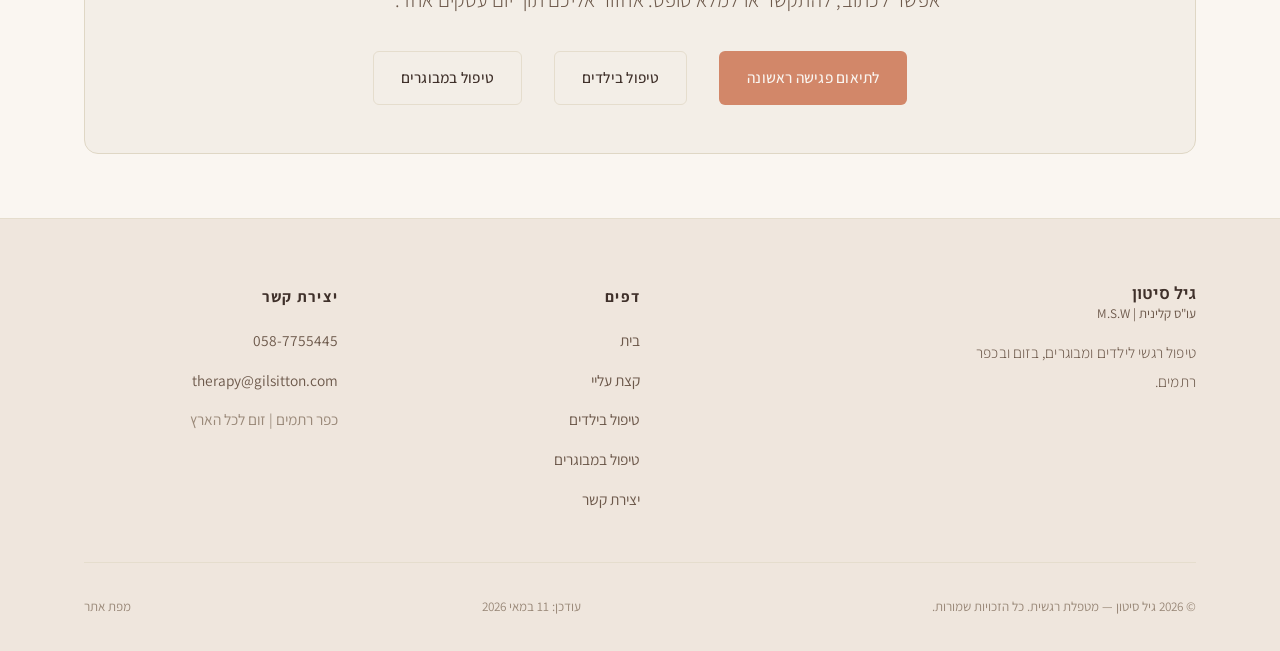
==== commit 6118f2ee: "refactor: full site redesign — design system, SVG icons, copy refresh, mailto fallback Major design " ====
--- a/about.html
+++ b/about.html
@@ -12,7 +12,7 @@
   <meta charset="UTF-8">
   <meta name="viewport" content="width=device-width, initial-scale=1.0">
   <title>אודות גיל סיטון — עובדת סוציאלית קלינית M.S.W ומטפלת רגשית</title>
-  <meta name="description" content="גיל סיטון — עובדת סוציאלית קלינית M.S.W מאוניברסיטת בן גוריון. מוסמכת APT ושיטת מדברים ביחד, עם 8 שנות ניסיון קליני כולל התמחות בפגיעות מיניות ואלימות במשפחה. טיפול ביישוב רתמים ובזום.">
+  <meta name="description" content="גיל סיטון — עובדת סוציאלית קלינית M.S.W מאוניברסיטת בן גוריון. מוסמכת APT ושיטת מדברים ביחד, עם 8 שנות ניסיון קליני כולל התמחות בפגיעות מיניות ואלימות במשפחה. טיפול בכפר רתמים ובזום.">
   <link rel="canonical" href="https://gilsitton.com/about.html">
   <meta property="og:title" content="אודות גיל סיטון — מטפלת רגשית">
   <meta property="og:description" content="הכירו את גיל סיטון — עובדת סוציאלית קלינית, מטפלת בשיטת מדברים ביחד, ואמא. גישה חמה, אנושית ומקצועית.">
@@ -20,17 +20,33 @@
   <meta property="og:locale" content="he_IL">
   <meta property="og:type" content="website">
   <meta name="twitter:card" content="summary_large_image">
+
+  <!-- Geo / Authorship / Crawler hints (SEO + AI search) -->
+  <meta name="author" content="גיל סיטון">
+  <meta name="geo.region" content="IL">
+  <meta name="geo.placename" content="כפר רתמים">
+  <meta name="geo.position" content="30.9700;35.1700">
+  <meta name="ICBM" content="30.9700, 35.1700">
+  <meta name="theme-color" content="#D28769">
+  <meta name="robots" content="index, follow, max-image-preview:large, max-snippet:-1, max-video-preview:-1">
+  <meta property="article:modified_time" content="2026-05-11">
+  <link rel="alternate" hreflang="he-IL" href="https://gilsitton.com/about.html">
+
+  <!-- Fonts -->
   <link rel="preconnect" href="https://fonts.googleapis.com">
   <link rel="preconnect" href="https://fonts.gstatic.com" crossorigin>
-  <link href="https://fonts.googleapis.com/css2?family=Heebo:wght@300;400;500;600&family=Assistant:wght@300;400;500&display=swap&subset=hebrew" rel="stylesheet">
-    <link rel="preconnect" href="https://fonts.googleapis.com">
-  <link rel="preconnect" href="https://fonts.gstatic.com" crossorigin>
+  <link rel="stylesheet" href="https://fonts.googleapis.com/css2?family=Heebo:wght@300;400;500;600&family=Assistant:wght@300;400;500&display=swap&subset=hebrew">
+
+  <!-- Favicon -->
+  <link rel="icon" type="image/svg+xml" href="assets/images/logo.svg">
+  <link rel="apple-touch-icon" href="assets/images/logo.svg">
+
+  <!-- Prevent dark-mode flash: set theme before CSS evaluates -->
+  <script>(function(){try{var t=localStorage.getItem('theme');if(t==='dark')document.documentElement.setAttribute('data-theme','dark');}catch(e){}})();</script>
+
+  <!-- Site styles -->
   <link rel="stylesheet" href="assets/css/tokens.css">
-    <link rel="preconnect" href="https://fonts.googleapis.com">
-  <link rel="preconnect" href="https://fonts.gstatic.com" crossorigin>
   <link rel="stylesheet" href="assets/css/base.css">
-    <link rel="preconnect" href="https://fonts.googleapis.com">
-  <link rel="preconnect" href="https://fonts.gstatic.com" crossorigin>
   <link rel="stylesheet" href="assets/css/components.css">
 </head>
 <body>
@@ -38,7 +54,7 @@
 
 <header class="site-nav" role="banner">
   <div class="container nav-inner">
-    <a href="index.html" class="nav-logo">גיל סיטון<span>מטפלת רגשית | M.S.W</span></a>
+    <a href="index.html" class="nav-logo">גיל סיטון<span>עו"ס קלינית | M.S.W</span></a>
     <nav class="nav-links" role="navigation" aria-label="ניווט ראשי">
       <a href="index.html">בית</a>
       <a href="about.html" class="active">קצת עליי</a>
@@ -51,158 +67,165 @@
         <svg class="icon-moon" width="18" height="18" viewBox="0 0 24 24" fill="none" stroke="currentColor" stroke-width="2" aria-hidden="true"><path d="M21 12.79A9 9 0 1111.21 3a7 7 0 009.79 9.79z"/></svg>
         <svg class="icon-sun" width="18" height="18" viewBox="0 0 24 24" fill="none" stroke="currentColor" stroke-width="2" aria-hidden="true"><circle cx="12" cy="12" r="5"/><line x1="12" y1="1" x2="12" y2="3"/><line x1="12" y1="21" x2="12" y2="23"/><line x1="4.22" y1="4.22" x2="5.64" y2="5.64"/><line x1="18.36" y1="18.36" x2="19.78" y2="19.78"/><line x1="1" y1="12" x2="3" y2="12"/><line x1="21" y1="12" x2="23" y2="12"/></svg>
       </button>
-      <a href="contact.html" class="btn btn-primary">לשיחת היכרות</a>
+      <a href="contact.html" class="btn btn-primary">לתיאום פגישה ראשונה</a>
       <button class="hamburger" aria-expanded="false" aria-label="פתיחת תפריט" aria-controls="mobile-nav"><span></span><span></span><span></span></button>
     </div>
   </div>
 </header>
 <nav class="mobile-nav" id="mobile-nav" aria-label="תפריט נייד">
   <a href="index.html">בית</a><a href="about.html">קצת עליי</a><a href="children-therapy.html">טיפול בילדים</a><a href="adult-therapy.html">טיפול במבוגרים</a><a href="contact.html">יצירת קשר</a>
+  <a href="contact.html" class="btn btn-primary mt-4">לתיאום פגישה ראשונה</a>
 </nav>
 
 <main id="main-content">
 
-  <section class="page-hero" aria-labelledby="about-title">
-    <div class="container container--narrow">
-      <nav class="breadcrumb" aria-label="נתיב ניווט">
-        <a href="index.html">בית</a><span aria-hidden="true">›</span><span aria-current="page">אודות</span>
-      </nav>
-      <span class="section-label">אודות</span>
-      <h1 class="hero-title" id="about-title">גיל סיטון</h1>
-      <p>עובדת סוציאלית קלינית M.S.W, מטפלת רגשית לילדים ולמבוגרים.</p>
-      <p class="mt-4 text-sm text-faint">אמא בעצמי — ואני מבינה מקרוב מה זה לדאוג.</p>
-    </div>
-  </section>
-
-  <!-- CREDENTIALS -->
+  <!-- ============ HERO (א — תמונה + שם + תואר + ניסיון) ============ -->
+  <section class="hero" aria-labelledby="about-title">
+    <div class="container hero-inner">
+      <div class="hero-content">
+        <nav class="breadcrumb" aria-label="נתיב ניווט">
+          <a href="index.html">בית</a><span aria-hidden="true">›</span><span aria-current="page">אודות</span>
+        </nav>
+        <div class="hero-badge">אודות</div>
+        <h1 class="hero-title" id="about-title">גיל סיטון</h1>
+        <p class="hero-subtitle">
+          עו"ס קלינית M.S.W, מטפלת רגשית לילדים ולמבוגרים. 8 שנות ניסיון קליני — בכפר רתמים ובזום לכל הארץ. אמא בעצמי.
+        </p>
+        <div class="hero-actions">
+          <a href="https://wa.me/972587755445?text=שלום+גיל,+אני+רוצה+לתאם+פגישה+ראשונה" class="btn btn-primary btn-lg">לתיאום פגישה ראשונה</a>
+        </div>
+      </div>
+      <div class="hero-image">
+        <picture>
+          <source srcset="assets/images/ui/gil-about.webp" type="image/webp">
+          <img src="assets/images/ui/gil-about.jpg" alt="גיל סיטון יושבת בקליניקה — סביבה טיפולית קשובה ורגועה" width="480" height="540" loading="eager" fetchpriority="high" decoding="async" style="object-fit:cover;border-radius:var(--radius-2xl);">
+        </picture>
+      </div>
+    </div>
+  </section>
+
+  <!-- ============ CREDENTIALS (ב — הכשרות ותעודות) ============ -->
   <section class="section bg-surface" aria-labelledby="cred-heading">
     <div class="container">
-      <div class="section-header section-header--center reveal">
-        <span class="section-label">הכשרה ומומחיות</span>
-        <h2 class="section-title" id="cred-heading">הרקע שמאחורי הגישה</h2>
-      </div>
-      <div class="info-list reveal" style="max-width:700px;margin-inline:auto;">
-
-        <div class="info-item">
-          <div class="info-item__icon">🎓</div>
-          <div class="info-item__text">
-            <strong>תואר ראשון בעבודה סוציאלית</strong> — 
-            מכללת ספיר
-          </div>
-        </div>
-
-        <div class="info-item">
-          <div class="info-item__icon">🏛️</div>
-          <div class="info-item__text">
-            <strong>תואר שני קליני M.S.W</strong> — 
-            אוניברסיטת בן גוריון בנגב
-          </div>
-        </div>
-
-        <div class="info-item">
-          <div class="info-item__icon">🧭</div>
-          <div class="info-item__text">
-            <strong>מוסמכת APT — Authentic Path Therapy</strong> — 
-            בוגרת בית הספר למטפלים בשיטת "דרך", 
-            הכשרה מעמיקה של שלוש שנים
-          </div>
-        </div>
-
-        <div class="info-item">
-          <div class="info-item__icon">🧸</div>
-          <div class="info-item__text">
-            <strong>מתמחה בשיטת "מדברים ביחד"</strong> — 
-            גישה ייחודית לטיפול בילדים דרך 
-            שפת הדמיון, הסיפור והמשחק
-          </div>
-        </div>
-
-        <div class="info-item">
-          <div class="info-item__icon">🌿</div>
-          <div class="info-item__text">
-            <strong>ניסיון קליני של 8 שנים</strong> — 
-            טיפול בילדים, מבוגרים ומשפחות, 
-            כולל התמחות בפגיעות מיניות 
-            ואלימות במשפחה
-          </div>
-        </div>
-
-        <div class="info-item">
-          <div class="info-item__icon">👩👧</div>
-          <div class="info-item__text">
-            <strong>עבודה עם הורים כחלק מהתהליך</strong> — 
-            מתוך הבנה טיפולית ומבט קרוב 
-            על הדינמיקה המשפחתית
-          </div>
-        </div>
-
-      </div>
-    </div>
-  </section>
-
-  <!-- STORY -->
-  <section class="section" aria-labelledby="story-heading">
-    <div class="container two-col">
-      <div class="two-col__media reveal">
-        <img src="assets/images/ui/gil-about.jpg" alt="גיל סיטון יושבת בקליניקה — מרחב קשוב, טיפולי ורגוע" width="480" height="540" loading="lazy" style="object-fit:cover;border-radius:var(--radius-2xl);">
-      </div>
-      <div class="two-col__content reveal">
-        <span class="section-label">הסיפור שלי</span>
-        <h2 class="section-title" id="story-heading">הדרך שלי אל הטיפול</h2>
-        <p class="mb-4">
-          לא תמיד ידעתי שאהיה מטפלת. אבל כמה דברים היו ברורים לי תמיד: שמעניין אותי להקשיב. שאני נמשכת לאנשים שמרגישים לבד עם מה שהם מרגישים. ושיש כוח עצום בלהיות עם מישהו — לא כדי לתקן, אלא כדי לראות.
-        </p>
-        <p class="mb-4">
-          הדרך למקצוע עברה דרך לימודי M.S.W — עבודה סוציאלית קלינית — ואחר כך דרך בית הספר למטפלים בשיטת "דרך", שם פגשתי את שיטת "מדברים ביחד". ידעתי מיד שזאת השפה שלי — גישה שמכבדת את העולם הפנימי של ילדים, ולא מנסה לתרגם אותו לשפת מבוגרים.
-        </p>
-        <p>
-          ואז נולדתי שנית — כאמא. וכל מה שלמדתי הפך לחי ואמיתי בצורה שספרים לא יכולים ללמד. היום, כשאני נפגשת עם הורה דואג או עם ילד מוצף — אני לא רק מביאה הכשרה מקצועית. אני מביאה את עצמי.
-        </p>
-      </div>
-    </div>
-  </section>
-
-  <!-- VALUES -->
-  <section class="section" aria-labelledby="values-heading">
-    <div class="container">
-      <div class="section-header section-header--center reveal">
-        <span class="section-label">הגישה שלי</span>
-        <h2 class="section-title" id="values-heading">מה מנחה אותי בטיפול</h2>
-      </div>
-      <div class="values-grid">
-        <div class="value-item reveal">
-          <div class="value-icon">💛</div>
-          <div class="value-title">נוכחות שלמה</div>
-          <div class="value-desc">אני לא "מטפלת" בכם — אני נמצאת אִתכם. זה ההבדל שקובע.</div>
-        </div>
-        <div class="value-item reveal">
-          <div class="value-icon">🔒</div>
-          <div class="value-title">מרחב מוגן</div>
-          <div class="value-desc">מה שנאמר כאן נשאר כאן. סודיות מוחלטת, ללא פשרות.</div>
-        </div>
-        <div class="value-item reveal">
-          <div class="value-icon">🌱</div>
-          <div class="value-title">אמונה בכוח הפנימי</div>
-          <div class="value-desc">אני לא נותנת תשובות — אני עוזרת לכם למצוא את שלכם.</div>
-        </div>
-        <div class="value-item reveal">
-          <div class="value-icon">🧭</div>
-          <div class="value-title">קצב שלכם</div>
-          <div class="value-desc">אין לוח זמנים. אין פרוטוקול אחד לכולם. יש רק את הדרך שנכונה לכם.</div>
-        </div>
-      </div>
-    </div>
-  </section>
-
-  <!-- CTA -->
+      <div class="section-header reveal">
+        <span class="section-label">הכשרה ותעודות</span>
+        <h2 class="section-title" id="cred-heading">הרקע המקצועי</h2>
+      </div>
+      <div class="info-list reveal" style="max-width:720px;margin-inline:auto;">
+
+        <div class="info-item">
+          <div class="info-item__icon" aria-hidden="true">
+            <svg viewBox="0 0 24 24" fill="none" stroke="currentColor" stroke-width="1.75" stroke-linecap="round" stroke-linejoin="round"><path d="M22 10v6M2 10l10-5 10 5-10 5z"/><path d="M6 12v5c3 3 9 3 12 0v-5"/></svg>
+          </div>
+          <div class="info-item__text">
+            <strong>תואר ראשון בעבודה סוציאלית</strong> — מכללת ספיר
+          </div>
+        </div>
+
+        <div class="info-item">
+          <div class="info-item__icon" aria-hidden="true">
+            <svg viewBox="0 0 24 24" fill="none" stroke="currentColor" stroke-width="1.75" stroke-linecap="round" stroke-linejoin="round"><path d="M3 22h18"/><path d="M5 22V10l7-5 7 5v12"/><path d="M9 22v-6h6v6"/><path d="M9 14h6"/></svg>
+          </div>
+          <div class="info-item__text">
+            <strong>תואר שני קליני M.S.W</strong> — אוניברסיטת בן גוריון בנגב
+          </div>
+        </div>
+
+        <div class="info-item">
+          <div class="info-item__icon" aria-hidden="true">
+            <svg viewBox="0 0 24 24" fill="none" stroke="currentColor" stroke-width="1.75" stroke-linecap="round" stroke-linejoin="round"><circle cx="12" cy="12" r="10"/><polygon points="16.24 7.76 14.12 14.12 7.76 16.24 9.88 9.88 16.24 7.76"/></svg>
+          </div>
+          <div class="info-item__text">
+            <strong>מוסמכת APT — Authentic Path Therapy</strong> — בוגרת בית הספר למטפלים בשיטת "דרך", הכשרה מעמיקה בת שלוש שנים
+          </div>
+        </div>
+
+        <div class="info-item">
+          <div class="info-item__icon" aria-hidden="true">
+            <svg viewBox="0 0 24 24" fill="none" stroke="currentColor" stroke-width="1.75" stroke-linecap="round" stroke-linejoin="round"><path d="M21 15a2 2 0 0 1-2 2H7l-4 4V5a2 2 0 0 1 2-2h14a2 2 0 0 1 2 2z"/></svg>
+          </div>
+          <div class="info-item__text">
+            <strong>מתמחה בשיטת "מדברים ביחד"</strong> — גישה ייעודית לטיפול בילדים דרך שפת הדמיון, הסיפור והמשחק
+          </div>
+        </div>
+
+        <div class="info-item">
+          <div class="info-item__icon" aria-hidden="true">
+            <svg viewBox="0 0 24 24" fill="none" stroke="currentColor" stroke-width="1.75" stroke-linecap="round" stroke-linejoin="round"><rect x="3" y="4" width="18" height="18" rx="2"/><path d="M16 2v4"/><path d="M8 2v4"/><path d="M3 10h18"/><path d="M8 14h.01"/><path d="M12 14h.01"/><path d="M16 14h.01"/><path d="M8 18h.01"/><path d="M12 18h.01"/></svg>
+          </div>
+          <div class="info-item__text">
+            <strong>8 שנות ניסיון קליני</strong> — טיפול בילדים, מבוגרים ומשפחות, כולל התמחות בפגיעות מיניות ובאלימות במשפחה
+          </div>
+        </div>
+
+        <div class="info-item">
+          <div class="info-item__icon" aria-hidden="true">
+            <svg viewBox="0 0 24 24" fill="none" stroke="currentColor" stroke-width="1.75" stroke-linecap="round" stroke-linejoin="round"><path d="M16 21v-2a4 4 0 0 0-4-4H6a4 4 0 0 0-4 4v2"/><circle cx="9" cy="7" r="4"/><path d="M22 21v-2a4 4 0 0 0-3-3.87"/><path d="M16 3.13a4 4 0 0 1 0 7.75"/></svg>
+          </div>
+          <div class="info-item__text">
+            <strong>הדרכת הורים</strong> כחלק אינטגרלי מהתהליך — לא צופים מבחוץ, שותפים בעבודה
+          </div>
+        </div>
+
+      </div>
+    </div>
+  </section>
+
+  <!-- ============ SPECIALTIES (ג — תחומי התמחות) ============ -->
+  <section class="section" aria-labelledby="spec-heading">
+    <div class="container container--narrow">
+      <div class="section-header reveal">
+        <span class="section-label">תחומי התמחות</span>
+        <h2 class="section-title" id="spec-heading">במה אני מטפלת</h2>
+      </div>
+      <ul class="spec-list reveal">
+        <li class="spec-list__item">טיפול רגשי לילדים מגיל 4</li>
+        <li class="spec-list__item">טיפול רגשי קלאסי במבוגרים</li>
+        <li class="spec-list__item">הדרכת הורים</li>
+        <li class="spec-list__item">עיבוד טראומה מורכבת</li>
+        <li class="spec-list__item">ליווי לאחר פגיעות מיניות</li>
+        <li class="spec-list__item">ליווי לאחר אלימות במשפחה</li>
+      </ul>
+    </div>
+  </section>
+
+  <!-- ============ APPROACH (ד — הגישה הטיפולית) ============ -->
+  <section class="section bg-surface" aria-labelledby="approach-heading">
+    <div class="container container--narrow">
+      <div class="section-header reveal">
+        <span class="section-label">הגישה הטיפולית</span>
+        <h2 class="section-title" id="approach-heading">איך אני עובדת</h2>
+        <p class="section-subtitle">שתי שיטות טיפול מבוססות-קשר, כל אחת מותאמת לקהל היעד שלה.</p>
+      </div>
+
+      <div class="method-pillars method-pillars--two reveal">
+        <div class="method-pillar">
+          <span class="method-pillar__icon" aria-hidden="true">
+            <svg viewBox="0 0 24 24" fill="none" stroke="currentColor" stroke-width="1.75" stroke-linecap="round" stroke-linejoin="round"><circle cx="12" cy="12" r="10"/><polygon points="16.24 7.76 14.12 14.12 7.76 16.24 9.88 9.88 16.24 7.76"/></svg>
+          </span>
+          <div class="method-pillar__title">APT — Authentic Path Therapy</div>
+          <div class="method-pillar__desc">לטיפול במבוגרים. עבודה עמוקה על דפוסים רגשיים, טראומה ויחסים. תהליך מובנה ובמקביל גמיש לקצב המתאים לכל מטופל.</div>
+        </div>
+        <div class="method-pillar">
+          <span class="method-pillar__icon" aria-hidden="true">
+            <svg viewBox="0 0 24 24" fill="none" stroke="currentColor" stroke-width="1.75" stroke-linecap="round" stroke-linejoin="round"><path d="M21 15a2 2 0 0 1-2 2H7l-4 4V5a2 2 0 0 1 2-2h14a2 2 0 0 1 2 2z"/></svg>
+          </span>
+          <div class="method-pillar__title">מדברים ביחד</div>
+          <div class="method-pillar__desc">לטיפול בילדים. שפת המשחק, הסיפור והדמיון, עם ליווי הורים שוטף כחלק מהתהליך. הילד אינו נדרש להסביר במילים מה עובר עליו.</div>
+        </div>
+      </div>
+    </div>
+  </section>
+
+  <!-- ============ CTA (ה) ============ -->
   <section class="section section--sm" aria-labelledby="cta-about">
     <div class="container">
       <div class="cta-banner reveal">
-        <span class="section-label">יצירת קשר</span>
-        <h2 class="section-title" id="cta-about">פגישת היכרות ראשונה — ללא התחייבות</h2>
-        <p class="section-subtitle">מספיק להגיד "שלום" — אני אשמח להכיר ולשמוע.</p>
+        <span class="section-label">צעד ראשון</span>
+        <h2 class="section-title" id="cta-about">פגישה ראשונה — ללא התחייבות</h2>
+        <p class="section-subtitle">אפשר לכתוב, להתקשר או למלא טופס. אחזור אליכם תוך יום עסקים אחד.</p>
         <div class="flex-center-wrap gap-4 mt-8">
-          <a href="https://wa.me/972587755445?text=שלום+גיל,+אשמח+לשמוע+קצת+יותר+על+הטיפול" class="btn btn-primary" target="_blank" rel="noopener noreferrer">לתיאום שיחת היכרות בוואטסאפ</a>
+          <a href="https://wa.me/972587755445?text=שלום+גיל,+אני+רוצה+לתאם+פגישה+ראשונה" class="btn btn-primary" target="_blank" rel="noopener noreferrer">לתיאום פגישה ראשונה</a>
           <a href="children-therapy.html" class="btn btn-ghost">טיפול בילדים</a>
           <a href="adult-therapy.html" class="btn btn-ghost">טיפול במבוגרים</a>
         </div>
@@ -212,21 +235,12 @@
 
 </main>
 
-<section class="section section--sm bg-surface" aria-label="קריאה לפנייה">
-  <div class="container container--narrow text-center">
-    <p class="text-lg font-regular mb-6 text-default">אם משהו כאן הדהד — כדאי שנדבר.</p>
-    <div class="hero-cta-group flex-center">
-      <a href="https://wa.me/972587755445?text=שלום+גיל,+אני+רוצה+לשמוע+קצת+יותר" class="btn-whatsapp" target="_blank" rel="noopener noreferrer"><svg width="18" height="18" viewBox="0 0 24 24" fill="currentColor" aria-hidden="true"><path d="M17.472 14.382c-.297-.149-1.758-.867-2.03-.967-.273-.099-.471-.148-.67.15-.197.297-.767.966-.94 1.164-.173.199-.347.223-.644.075-.297-.15-1.255-.463-2.39-1.475-.883-.788-1.48-1.761-1.653-2.059-.173-.297-.018-.458.13-.606.134-.133.298-.347.446-.52.149-.174.198-.298.298-.497.099-.198.05-.371-.025-.52-.075-.149-.669-1.612-.916-2.207-.242-.579-.487-.5-.669-.51-.173-.008-.371-.01-.57-.01-.198 0-.52.074-.792.372-.272.297-1.04 1.016-1.04 2.479 0 1.462 1.065 2.875 1.213 3.074.149.198 2.096 3.2 5.077 4.487.709.306 1.262.489 1.694.625.712.227 1.36.195 1.871.118.571-.085 1.758-.719 2.006-1.413.248-.694.248-1.289.173-1.413-.074-.124-.272-.198-.57-.347m-5.421 7.403h-.004a9.87 9.87 0 01-5.031-1.378l-.361-.214-3.741.982.998-3.648-.235-.374a9.86 9.86 0 01-1.51-5.26c.001-5.45 4.436-9.884 9.888-9.884 2.64 0 5.122 1.03 6.988 2.898a9.825 9.825 0 012.893 6.994c-.003 5.45-4.437 9.884-9.885 9.884m8.413-18.297A11.815 11.815 0 0012.05 0C5.495 0 .16 5.335.157 11.892c0 2.096.547 4.142 1.588 5.945L.057 24l6.305-1.654a11.882 11.882 0 005.683 1.448h.005c6.554 0 11.89-5.335 11.893-11.893a11.821 11.821 0 00-3.48-8.413Z"/></svg>שלחי הודעה בוואטסאפ</a>
-      <a href="tel:0587755445" class="btn-phone">058-7755445</a>
-    </div>
-  </div>
-</section>
 <footer class="site-footer" role="contentinfo">
   <div class="container">
     <div class="footer-inner">
       <div class="footer-brand">
-        <a href="index.html" class="nav-logo">גיל סיטון<span>מטפלת רגשית | M.S.W</span></a>
-        <p class="footer-desc">מרחב בטוח לגדול, להרגיש ולהשתנות — לילדים ומבוגרים, בזום וביישוב רתמים.</p>
+        <a href="index.html" class="nav-logo">גיל סיטון<span>עו"ס קלינית | M.S.W</span></a>
+        <p class="footer-desc">טיפול רגשי לילדים ומבוגרים, בזום ובכפר רתמים.</p>
       </div>
       <div>
         <div class="footer-heading">דפים</div>
@@ -234,40 +248,36 @@
       </div>
       <div>
         <div class="footer-heading">יצירת קשר</div>
-        <div class="footer-links"><a href="tel:0587755445">058-7755445</a><a href="mailto:therapy@gilsitton.com">therapy@gilsitton.com</a><span class="text-sm text-faint">יישוב רתמים | זום לכל הארץ</span></div>
+        <div class="footer-links"><a href="tel:0587755445">058-7755445</a><a href="mailto:therapy@gilsitton.com">therapy@gilsitton.com</a><span class="text-sm text-faint">כפר רתמים | זום לכל הארץ</span></div>
       </div>
     </div>
     <div class="footer-bottom">
-      <span class="footer-copy">© 2025 גיל סיטון — מטפלת רגשית. כל הזכויות שמורות.</span>
+      <span class="footer-copy">© 2026 גיל סיטון — מטפלת רגשית. כל הזכויות שמורות.</span>
+      <time datetime="2026-05-11" class="text-xs text-faint">עודכן: 11 במאי 2026</time>
       <a href="sitemap.xml" class="text-xs text-faint">מפת אתר</a>
     </div>
   </div>
 </footer>
 <script src="assets/js/main.js" defer></script>
 <script src="assets/js/schema.js" defer></script>
-<a href="https://wa.me/972587755445?text=שלום+גיל,+אני+רוצה+לשמוע+קצת+יותר"
+<a href="https://wa.me/972587755445?text=שלום+גיל,+אני+רוצה+לתאם+פגישה+ראשונה"
    class="whatsapp-float"
    target="_blank"
    rel="noopener noreferrer"
-   aria-label="שלחי הודעה בוואטסאפ">
-  <svg width="28" height="28" viewBox="0 0 24 24" 
-       fill="white" aria-hidden="true">
+   aria-label="פתיחת וואטסאפ לתיאום פגישה ראשונה">
+  <svg width="28" height="28" viewBox="0 0 24 24" fill="white" aria-hidden="true">
     <path d="M17.472 14.382c-.297-.149-1.758-.867-2.03-.967-.273-.099-.471-.148-.67.15-.197.297-.767.966-.94 1.164-.173.199-.347.223-.644.075-.297-.15-1.255-.463-2.39-1.475-.883-.788-1.48-1.761-1.653-2.059-.173-.297-.018-.458.13-.606.134-.133.298-.347.446-.52.149-.174.198-.298.298-.497.099-.198.05-.371-.025-.52-.075-.149-.669-1.612-.916-2.207-.242-.579-.487-.5-.669-.51-.173-.008-.371-.01-.57-.01-.198 0-.52.074-.792.372-.272.297-1.04 1.016-1.04 2.479 0 1.462 1.065 2.875 1.213 3.074.149.198 2.096 3.2 5.077 4.487.709.306 1.262.489 1.694.625.712.227 1.36.195 1.871.118.571-.085 1.758-.719 2.006-1.413.248-.694.248-1.289.173-1.413-.074-.124-.272-.198-.57-.347m-5.421 7.403h-.004a9.87 9.87 0 01-5.031-1.378l-.361-.214-3.741.982.998-3.648-.235-.374a9.86 9.86 0 01-1.51-5.26c.001-5.45 4.436-9.884 9.888-9.884 2.64 0 5.122 1.03 6.988 2.898a9.825 9.825 0 012.893 6.994c-.003 5.45-4.437 9.884-9.885 9.884m8.413-18.297A11.815 11.815 0 0012.05 0C5.495 0 .16 5.335.157 11.892c0 2.096.547 4.142 1.588 5.945L.057 24l6.305-1.654a11.882 11.882 0 005.683 1.448h.005c6.554 0 11.89-5.335 11.893-11.893a11.821 11.821 0 00-3.48-8.413Z" />
   </svg>
 </a>
 
-<!-- Mobile Sticky CTA -->
-<div class="mobile-sticky-cta" role="complementary" aria-label="יצירת קשר מהיר">
-  <a href="https://wa.me/972587755445?text=שלום+גיל,+אני+רוצה+לשמוע+קצת+יותר"
+<!-- Mobile Sticky CTA — single WhatsApp button -->
+<div class="mobile-sticky-cta mobile-sticky-cta--single" role="complementary" aria-label="יצירת קשר מהיר">
+  <a href="https://wa.me/972587755445?text=שלום+גיל,+אני+רוצה+לתאם+פגישה+ראשונה"
      class="mobile-sticky-cta__btn mobile-sticky-cta__btn--whatsapp"
-     target="_blank" rel="noopener noreferrer" aria-label="שלחי הודעה בוואטסאפ">
-    💬 וואטסאפ
-  </a>
-  <a href="tel:0587755445" class="mobile-sticky-cta__btn mobile-sticky-cta__btn--phone" aria-label="התקשרי">
-    📞 058-7755445
+     target="_blank" rel="noopener noreferrer" aria-label="פתיחת וואטסאפ לתיאום פגישה ראשונה">
+    <svg width="18" height="18" viewBox="0 0 24 24" fill="currentColor" aria-hidden="true"><path d="M17.472 14.382c-.297-.149-1.758-.867-2.03-.967-.273-.099-.471-.148-.67.15-.197.297-.767.966-.94 1.164-.173.199-.347.223-.644.075-.297-.15-1.255-.463-2.39-1.475-.883-.788-1.48-1.761-1.653-2.059-.173-.297-.018-.458.13-.606.134-.133.298-.347.446-.52.149-.174.198-.298.298-.497.099-.198.05-.371-.025-.52-.075-.149-.669-1.612-.916-2.207-.242-.579-.487-.5-.669-.51-.173-.008-.371-.01-.57-.01-.198 0-.52.074-.792.372-.272.297-1.04 1.016-1.04 2.479 0 1.462 1.065 2.875 1.213 3.074.149.198 2.096 3.2 5.077 4.487.709.306 1.262.489 1.694.625.712.227 1.36.195 1.871.118.571-.085 1.758-.719 2.006-1.413.248-.694.248-1.289.173-1.413-.074-.124-.272-.198-.57-.347m-5.421 7.403h-.004a9.87 9.87 0 01-5.031-1.378l-.361-.214-3.741.982.998-3.648-.235-.374a9.86 9.86 0 01-1.51-5.26c.001-5.45 4.436-9.884 9.888-9.884 2.64 0 5.122 1.03 6.988 2.898a9.825 9.825 0 012.893 6.994c-.003 5.45-4.437 9.884-9.885 9.884m8.413-18.297A11.815 11.815 0 0012.05 0C5.495 0 .16 5.335.157 11.892c0 2.096.547 4.142 1.588 5.945L.057 24l6.305-1.654a11.882 11.882 0 005.683 1.448h.005c6.554 0 11.89-5.335 11.893-11.893a11.821 11.821 0 00-3.48-8.413Z"/></svg>
+    לתיאום פגישה ראשונה בוואטסאפ
   </a>
 </div>
 </body>
 </html>
-
-
--- a/assets/css/tokens.css
+++ b/assets/css/tokens.css
@@ -5,23 +5,23 @@
 
 :root,
 [data-theme="light"] {
-  /* Impeccable Premium Palette (OKLCH) */
-  --color-primary: oklch(0.68 0.09 45); /* Soft dusty Terracotta */
-  --color-primary-hover: oklch(0.63 0.09 45);
-  --color-primary-highlight: oklch(0.68 0.09 45 / 0.15);
-  --color-bg: oklch(0.98 0.01 80); /* Warm Cream */
-  --color-surface: oklch(0.96 0.01 90); /* Soft Sage/Taupe surface */
-  --color-surface-2: oklch(0.94 0.02 110);
+  /* Premium Palette — HEX (universal browser support, including iOS Safari ≤15) */
+  --color-primary: #D28769;          /* Soft dusty Terracotta — brand spec */
+  --color-primary-hover: #C37658;
+  --color-primary-highlight: rgba(210, 135, 105, 0.15);
+  --color-bg: #FAF6F1;               /* Warm Cream */
+  --color-surface: #F3EEE7;          /* Soft Sage/Taupe surface */
+  --color-surface-2: #ECE6D9;
   --color-surface-offset:  #EFE6DD;
   --color-surface-dynamic: #E8DDD2;
-  --color-divider: oklch(0.90 0.02 90);
-  --color-border: oklch(0.90 0.02 90);
+  --color-divider: #E5DDCD;
+  --color-border: #DFD7C5;
 
   /* --- Text --- */
-  --color-text: oklch(0.30 0.02 40); /* Deep warm Espresso */
-  --color-text-muted: oklch(0.48 0.02 40);
-  --color-text-faint: oklch(0.65 0.02 40);
-  --color-text-inverse: oklch(0.98 0.01 80);
+  --color-text: #3F302A;             /* Deep warm Espresso */
+  --color-text-muted: #6B5749;
+  --color-text-faint: #9A8979;
+  --color-text-inverse: #FAF6F1;
 
   /* --- Primary (Terracotta Salmon) --- */
   /* (Legacy HEX values replaced by OKLCH above) */
--- a/assets/css/base.css
+++ b/assets/css/base.css
@@ -3,10 +3,9 @@
    גיל סיטון — מטפלת רגשית
    ============================================================= */
 
-/* ========================
-   Google Fonts Import
-   ======================== */
-@import url('https://fonts.googleapis.com/css2?family=Heebo:wght@300;400;500;600;700&family=Assistant:wght@300;400;500;600&display=swap&subset=hebrew');
+/* Fonts are loaded via <link rel="stylesheet"> in every page's <head>.
+   Do not @import here — @import inside CSS is render-blocking and
+   serialized after the stylesheet itself downloads. */
 
 /* ========================
    Reset & Box Model
@@ -253,18 +252,15 @@
 }
 
 /* ========================
-   Animate on Scroll
+   Animate on Scroll — single subtle fade per section
    ======================== */
 .reveal {
   opacity: 0;
-  transform: translateY(24px);
-  transition: opacity var(--transition-slow),
-              transform var(--transition-slow);
+  transition: opacity 600ms ease-out;
 }
 
 .reveal.is-visible {
   opacity: 1;
-  transform: translateY(0);
 }
 
 /* ========================
@@ -289,6 +285,28 @@
 .text-faint { color: var(--color-text-faint); }
 
 /* ========================
+   Reduced Motion
+   ======================== */
+@media (prefers-reduced-motion: reduce) {
+  html { scroll-behavior: auto; }
+  .reveal {
+    opacity: 1;
+    transform: none;
+    transition: none;
+  }
+  .whatsapp-float {
+    animation: none;
+  }
+  *,
+  *::before,
+  *::after {
+    animation-duration: 0.001ms !important;
+    animation-iteration-count: 1 !important;
+    transition-duration: 0.001ms !important;
+  }
+}
+
+/* ========================
    Responsive Breakpoints Reference
    (mobile-first)
    xs:  320px
--- a/assets/css/components.css
+++ b/assets/css/components.css
@@ -474,9 +474,12 @@
   max-width: 60ch;
 }
 
-.section-header { margin-bottom: 3rem; }
-.section-header--center { text-align: center; }
-.section-header--center .section-subtitle { margin-inline: auto; }
+.section-header {
+  margin-bottom: 3rem;
+  text-align: center;
+}
+.section-header .section-subtitle { margin-inline: auto; }
+.section-header--center { text-align: center; } /* legacy alias */
 
 .section-title { margin-bottom: 1.5rem; }
 .section-subtitle { margin-top: 1rem; }
@@ -517,7 +520,11 @@
   display: flex;
   align-items: center;
   justify-content: center;
-  font-size: 1.5rem;
+  color: var(--color-primary);
+}
+.service-card__icon svg {
+  width: 30px;
+  height: 30px;
 }
 
 .service-card__title {
@@ -816,8 +823,18 @@
 }
 
 .value-icon {
-  font-size: 2.5rem;
+  width: 40px;
+  height: 40px;
+  margin-inline: auto;
   margin-bottom: var(--space-4);
+  color: var(--color-primary);
+  display: flex;
+  align-items: center;
+  justify-content: center;
+}
+.value-icon svg {
+  width: 100%;
+  height: 100%;
 }
 
 .value-title {
@@ -898,9 +915,18 @@
 }
 
 .info-item__icon {
-  font-size: 1.4rem;
+  width: 26px;
+  height: 26px;
   flex-shrink: 0;
   margin-top: 2px;
+  color: var(--color-primary);
+  display: inline-flex;
+  align-items: center;
+  justify-content: center;
+}
+.info-item__icon svg {
+  width: 100%;
+  height: 100%;
 }
 
 .info-item__text { font-size: var(--text-base); color: var(--color-text); }
@@ -935,16 +961,19 @@
 }
 
 .service-showcase-card__icon {
-  font-size: 1.8rem;
   flex-shrink: 0;
-  width: 48px;
-  height: 48px;
-  background-color: transparent;
-  border-radius: 0;
+  width: 56px;
+  height: 56px;
+  background-color: var(--color-surface-2);
+  border-radius: var(--radius-md);
   display: flex;
   align-items: center;
   justify-content: center;
-  color: var(--color-text-muted);
+  color: var(--color-primary);
+}
+.service-showcase-card__icon svg {
+  width: 28px;
+  height: 28px;
 }
 
 .service-showcase-card__body {
@@ -1007,7 +1036,17 @@
 }
 
 .location-item__icon {
-  font-size: 1.4rem;
+  width: 24px;
+  height: 24px;
+  color: var(--color-primary);
+  flex-shrink: 0;
+  display: inline-flex;
+  align-items: center;
+  justify-content: center;
+}
+.location-item__icon svg {
+  width: 100%;
+  height: 100%;
 }
 
 .location-item strong {
@@ -1166,6 +1205,7 @@
   background: var(--color-bg);
   border-top: 1px solid var(--color-divider);
   padding: 0.75rem 1rem;
+  padding-bottom: calc(0.75rem + env(safe-area-inset-bottom, 0px));
   gap: 0.75rem;
   box-shadow: 0 -4px 20px rgba(45, 35, 32, 0.08);
 }
@@ -1176,7 +1216,7 @@
   }
 
   body {
-    padding-bottom: 80px;
+    padding-bottom: calc(80px + env(safe-area-inset-bottom, 0px));
   }
 }
 
@@ -1236,7 +1276,7 @@
   }
 }
 
-/* === WhatsApp Floating Button === */
+/* === WhatsApp Floating Button (desktop only) === */
 .whatsapp-float {
   position: fixed;
   bottom: 28px;
@@ -1249,20 +1289,338 @@
   display: flex;
   align-items: center;
   justify-content: center;
-  box-shadow: 0 4px 20px rgba(37, 211, 102, 0.4);
+  box-shadow: 0 4px 16px rgba(37, 211, 102, 0.30);
   text-decoration: none;
   transition: transform 0.2s ease, box-shadow 0.2s ease;
-  animation: wa-pulse 2.5s infinite;
 }
 .whatsapp-float:hover {
-  transform: scale(1.08);
-  box-shadow: 0 6px 24px rgba(37, 211, 102, 0.5);
-}
-@keyframes wa-pulse {
-  0%   { box-shadow: 0 0 0 0 rgba(37, 211, 102, 0.4); }
-  70%  { box-shadow: 0 0 0 14px rgba(37, 211, 102, 0); }
-  100% { box-shadow: 0 0 0 0 rgba(37, 211, 102, 0); }
+  transform: scale(1.06);
+  box-shadow: 0 6px 22px rgba(37, 211, 102, 0.40);
 }
 @media (max-width: 768px) {
   .whatsapp-float { display: none; }
 }
+
+/* ========================
+   Trust Strip (credentials row under hero)
+   ======================== */
+.trust-strip {
+  background-color: var(--color-surface-offset);
+  border-block: 1px solid var(--color-divider);
+  padding-block: var(--space-5);
+}
+
+.trust-strip__list {
+  display: grid;
+  grid-template-columns: repeat(3, 1fr);
+  gap: var(--space-4);
+  align-items: center;
+}
+
+.trust-strip__item {
+  display: flex;
+  flex-direction: column;
+  gap: 2px;
+  padding-inline: var(--space-5);
+  text-align: center;
+  position: relative;
+}
+
+.trust-strip__item + .trust-strip__item::before {
+  content: "";
+  position: absolute;
+  inset-inline-end: 0;
+  top: 12%;
+  bottom: 12%;
+  width: 1px;
+  background-color: var(--color-divider);
+}
+
+.trust-strip__item strong {
+  font-family: var(--font-display);
+  font-size: var(--text-base);
+  font-weight: 600;
+  color: var(--color-text);
+  letter-spacing: 0.01em;
+  line-height: 1.35;
+}
+
+.trust-strip__item span {
+  font-size: var(--text-xs);
+  color: var(--color-text-muted);
+  letter-spacing: 0.02em;
+}
+
+@media (max-width: 640px) {
+  .trust-strip {
+    padding-block: var(--space-4);
+  }
+  .trust-strip__list {
+    grid-template-columns: 1fr;
+    gap: 0;
+  }
+  .trust-strip__item {
+    padding-block: var(--space-3);
+    padding-inline: 0;
+  }
+  .trust-strip__item + .trust-strip__item {
+    border-block-start: 1px solid var(--color-divider);
+  }
+  .trust-strip__item + .trust-strip__item::before {
+    display: none;
+  }
+}
+
+/* ========================
+   Generic Icon Wrapper
+   ======================== */
+.icon {
+  display: inline-flex;
+  width: 22px;
+  height: 22px;
+  flex-shrink: 0;
+  color: var(--color-primary);
+  align-items: center;
+  justify-content: center;
+}
+.icon svg {
+  width: 100%;
+  height: 100%;
+}
+.icon--sm { width: 16px; height: 16px; }
+.icon--lg { width: 32px; height: 32px; }
+
+/* ========================
+   Process Number Circle (replaces 1️⃣ 2️⃣ ...)
+   ======================== */
+.process-num {
+  width: 36px;
+  height: 36px;
+  border-radius: 50%;
+  background-color: var(--color-primary);
+  color: var(--color-text-inverse);
+  display: inline-flex;
+  align-items: center;
+  justify-content: center;
+  font-family: var(--font-display);
+  font-weight: 600;
+  font-size: var(--text-base);
+  line-height: 1;
+  flex-shrink: 0;
+  letter-spacing: 0;
+}
+
+/* ========================
+   Signs List ("5 signs" — children-therapy)
+   ======================== */
+.signs-list {
+  display: flex;
+  flex-direction: column;
+  gap: var(--space-3);
+  max-width: 720px;
+  margin-inline: auto;
+  list-style: none;
+  padding: 0;
+}
+
+.signs-list__item {
+  display: flex;
+  align-items: flex-start;
+  gap: var(--space-5);
+  padding: var(--space-5) var(--space-6);
+  background-color: var(--color-surface);
+  border-radius: var(--radius-lg);
+  border: 1px solid var(--color-border);
+  text-align: start;
+}
+
+.signs-list__num {
+  font-family: var(--font-display);
+  font-size: var(--text-xl);
+  font-weight: 700;
+  color: var(--color-primary);
+  min-width: 1.5em;
+  flex-shrink: 0;
+  line-height: 1.3;
+}
+
+.signs-list__text {
+  font-size: var(--text-base);
+  color: var(--color-text);
+  line-height: var(--leading-snug);
+  padding-top: 2px;
+  margin: 0;
+}
+
+/* ========================
+   FAQ Plus/Minus Toggle (replaces chevron)
+   ======================== */
+.faq-icon {
+  position: relative;
+  width: 20px;
+  height: 20px;
+  flex-shrink: 0;
+}
+
+.faq-icon::before,
+.faq-icon::after {
+  content: "";
+  position: absolute;
+  background-color: var(--color-primary);
+  border-radius: 2px;
+  transition: transform var(--transition-interactive);
+}
+
+/* horizontal bar — always visible */
+.faq-icon::before {
+  top: 50%;
+  inset-inline: 0;
+  height: 2px;
+  transform: translateY(-50%);
+}
+
+/* vertical bar — collapses when open */
+.faq-icon::after {
+  inset-inline-start: 50%;
+  top: 0;
+  bottom: 0;
+  width: 2px;
+  transform: translateX(-50%);
+}
+
+.faq-item.is-open .faq-icon::after {
+  transform: translateX(-50%) scaleY(0);
+}
+
+/* ========================
+   Method Pillars (replaces medabrim quote bubbles)
+   ======================== */
+.method-pillars {
+  display: grid;
+  grid-template-columns: repeat(3, 1fr);
+  gap: var(--space-6);
+  margin-top: var(--space-4);
+}
+
+.method-pillar {
+  display: flex;
+  flex-direction: column;
+  gap: var(--space-3);
+  padding: var(--space-6);
+  background-color: var(--color-surface);
+  border-radius: var(--radius-lg);
+  border: 1px solid var(--color-border);
+}
+
+.method-pillar__icon {
+  width: 32px;
+  height: 32px;
+  color: var(--color-primary);
+  display: inline-flex;
+  align-items: center;
+  justify-content: center;
+}
+.method-pillar__icon svg { width: 100%; height: 100%; }
+
+.method-pillar__title {
+  font-family: var(--font-display);
+  font-size: var(--text-base);
+  font-weight: 600;
+  color: var(--color-text);
+}
+
+.method-pillar__desc {
+  font-size: var(--text-sm);
+  color: var(--color-text-muted);
+  line-height: var(--leading-snug);
+}
+
+@media (max-width: 768px) {
+  .method-pillars {
+    grid-template-columns: 1fr;
+    gap: var(--space-3);
+  }
+}
+
+.method-pillars--two {
+  grid-template-columns: repeat(2, 1fr);
+  max-width: 760px;
+  margin-inline: auto;
+}
+@media (max-width: 768px) {
+  .method-pillars--two {
+    grid-template-columns: 1fr;
+  }
+}
+
+/* ========================
+   Specialty List (about page)
+   ======================== */
+.spec-list {
+  display: grid;
+  grid-template-columns: repeat(2, 1fr);
+  gap: var(--space-3);
+  max-width: 760px;
+  margin-inline: auto;
+  list-style: none;
+  padding: 0;
+}
+
+.spec-list__item {
+  display: flex;
+  align-items: flex-start;
+  gap: var(--space-3);
+  padding: var(--space-4) var(--space-5);
+  background-color: var(--color-surface);
+  border-radius: var(--radius-lg);
+  border: 1px solid var(--color-border);
+  font-size: var(--text-base);
+  color: var(--color-text);
+  line-height: var(--leading-snug);
+}
+
+.spec-list__item::before {
+  content: "";
+  flex-shrink: 0;
+  width: 6px;
+  height: 6px;
+  border-radius: 50%;
+  background-color: var(--color-primary);
+  margin-top: 0.7em;
+}
+
+@media (max-width: 640px) {
+  .spec-list { grid-template-columns: 1fr; }
+}
+
+/* ========================
+   Trust Strip — add small SVG before title
+   ======================== */
+.trust-strip__icon {
+  width: 22px;
+  height: 22px;
+  color: var(--color-primary);
+  margin-inline: auto;
+  margin-bottom: var(--space-2);
+  display: flex;
+  align-items: center;
+  justify-content: center;
+}
+.trust-strip__icon svg { width: 100%; height: 100%; }
+
+/* ========================
+   Mobile Sticky CTA — single button override
+   ======================== */
+.mobile-sticky-cta--single {
+  display: none;
+}
+@media (max-width: 768px) {
+  .mobile-sticky-cta--single {
+    display: flex;
+    justify-content: center;
+  }
+  .mobile-sticky-cta--single .mobile-sticky-cta__btn {
+    flex: 0 1 auto;
+    min-width: min(420px, 92%);
+  }
+}
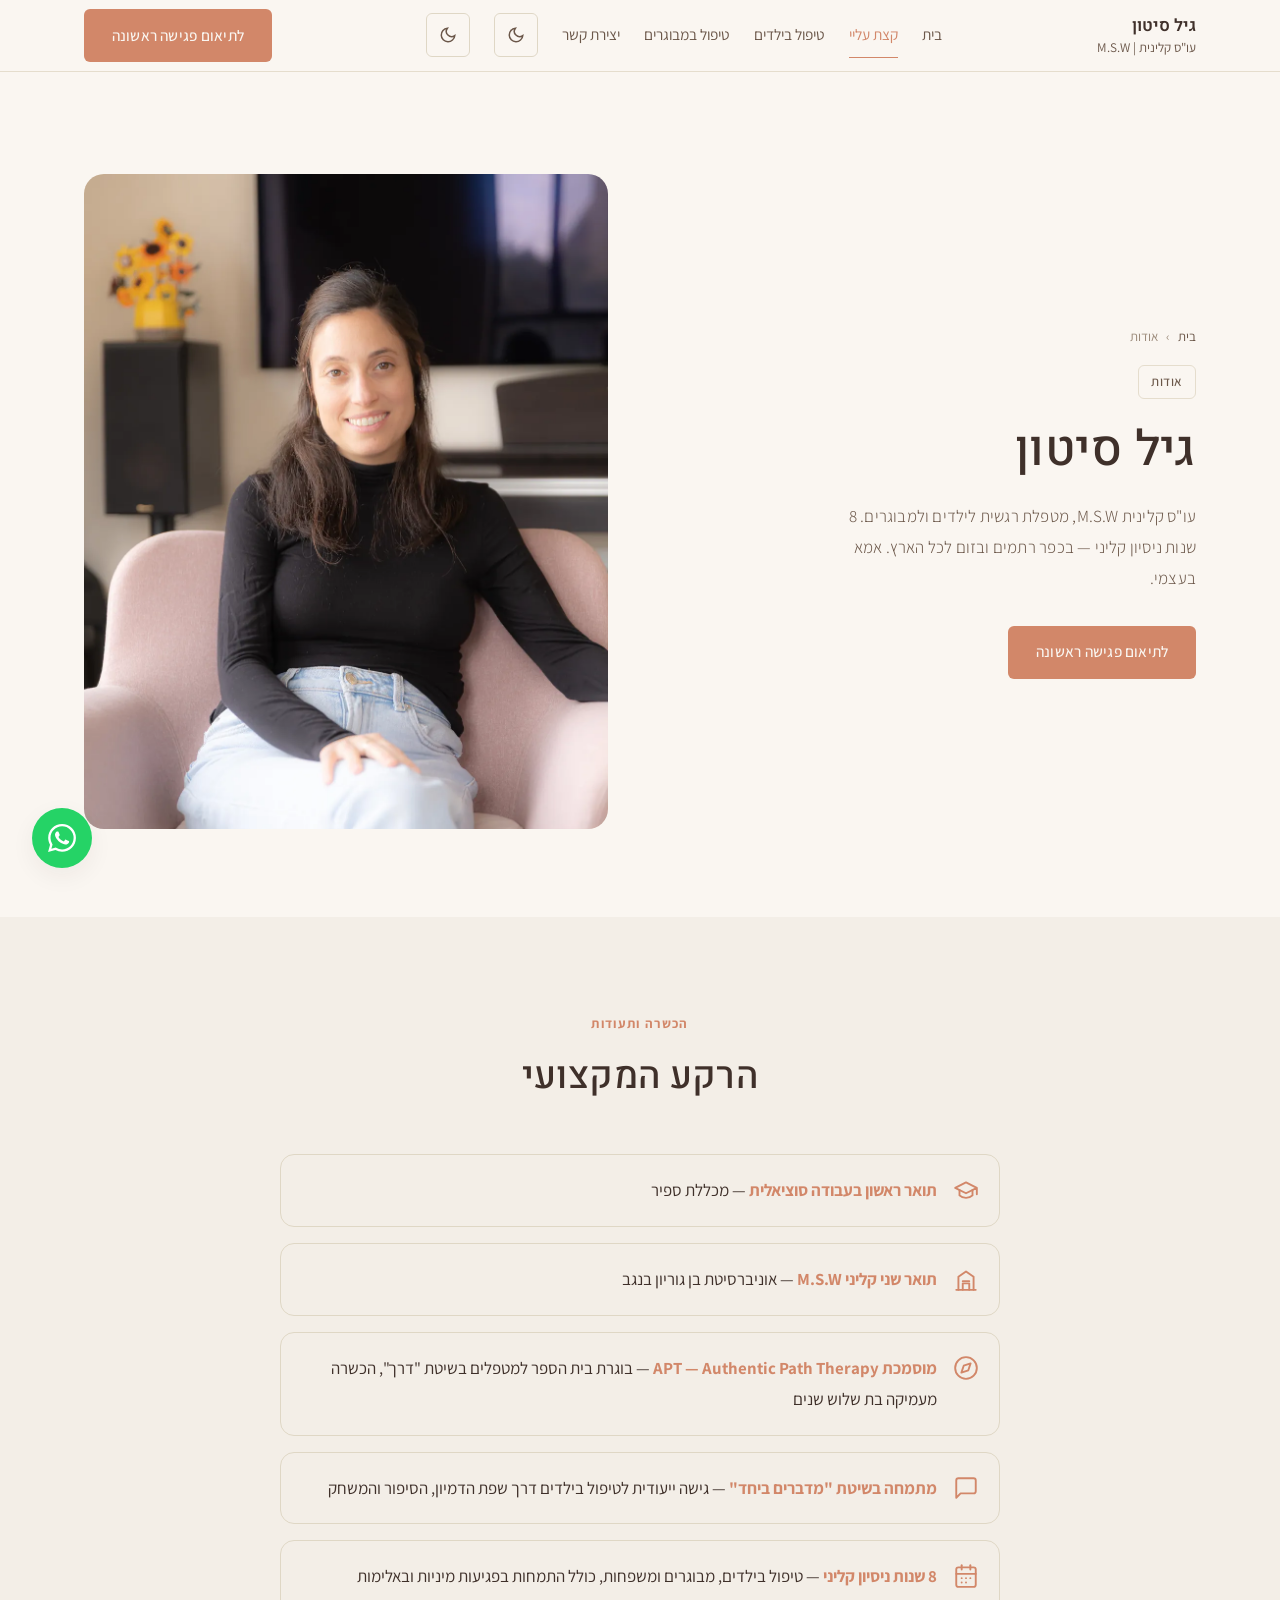
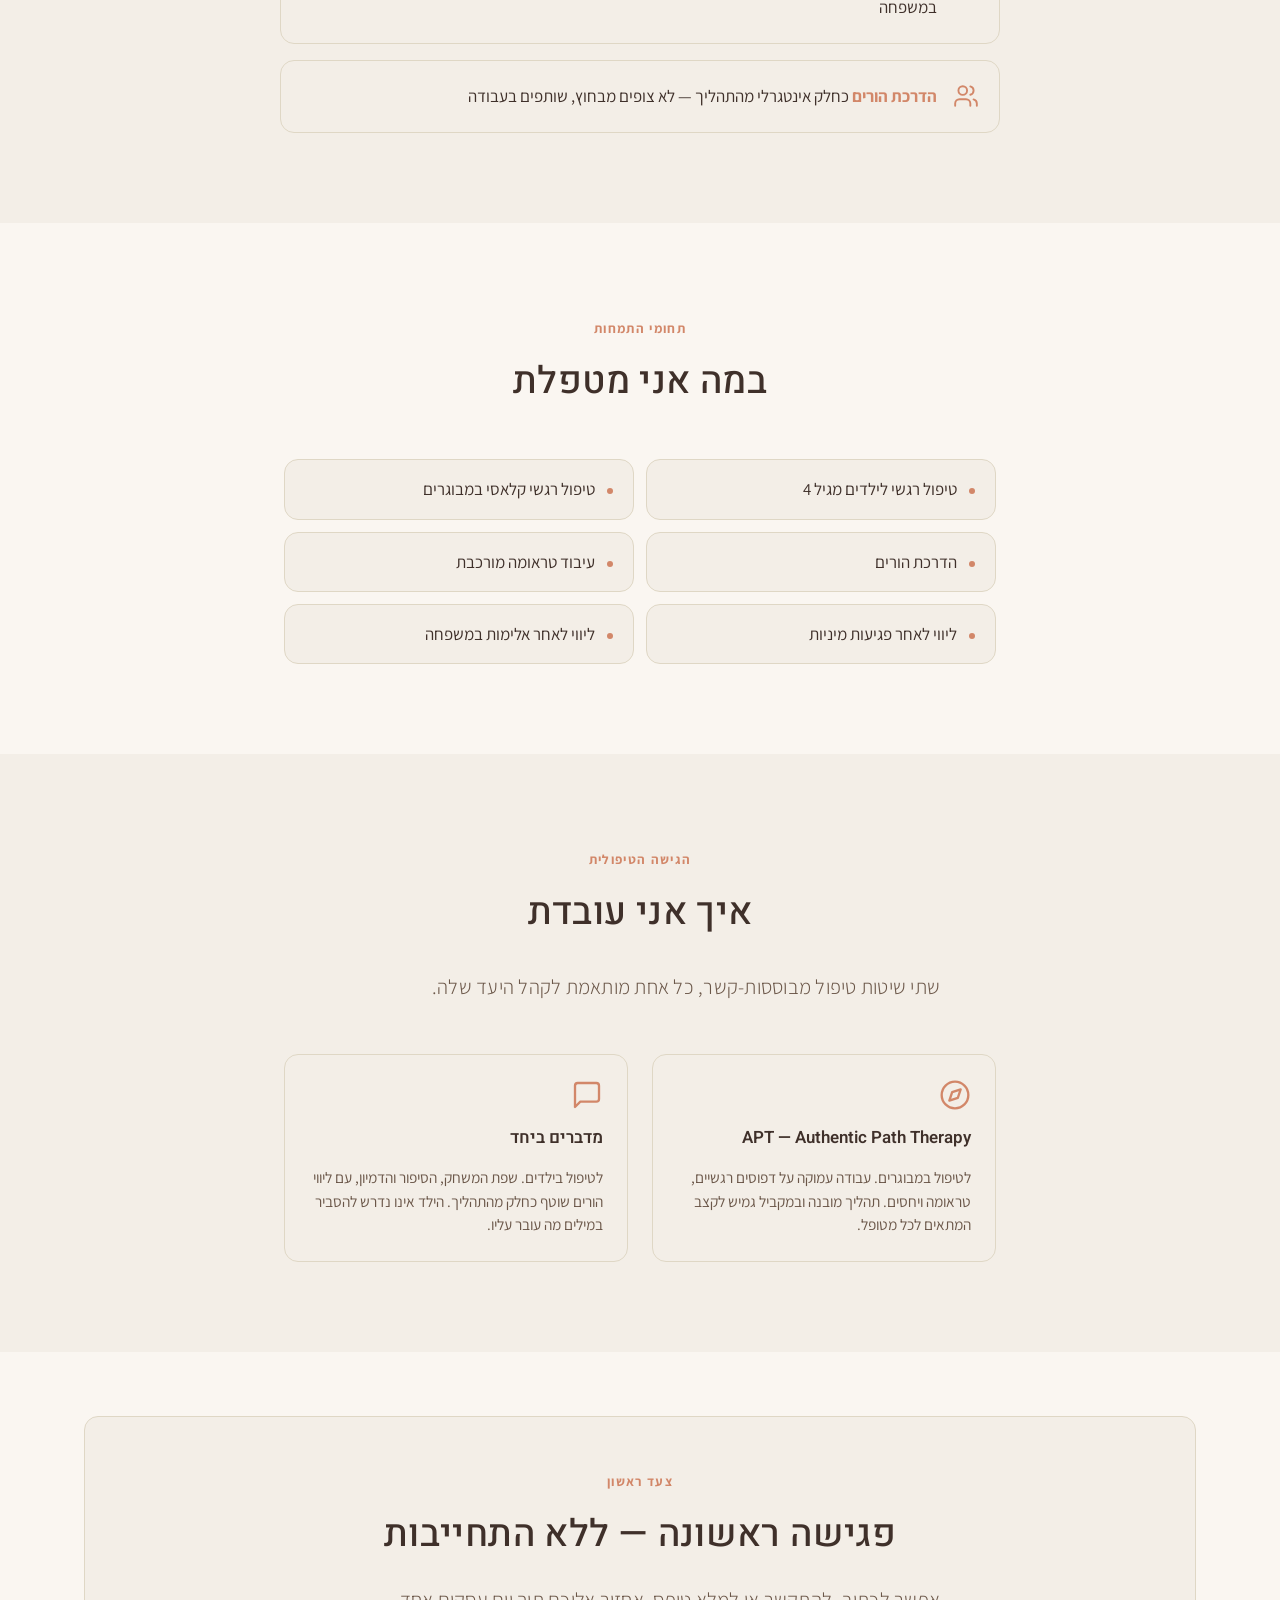
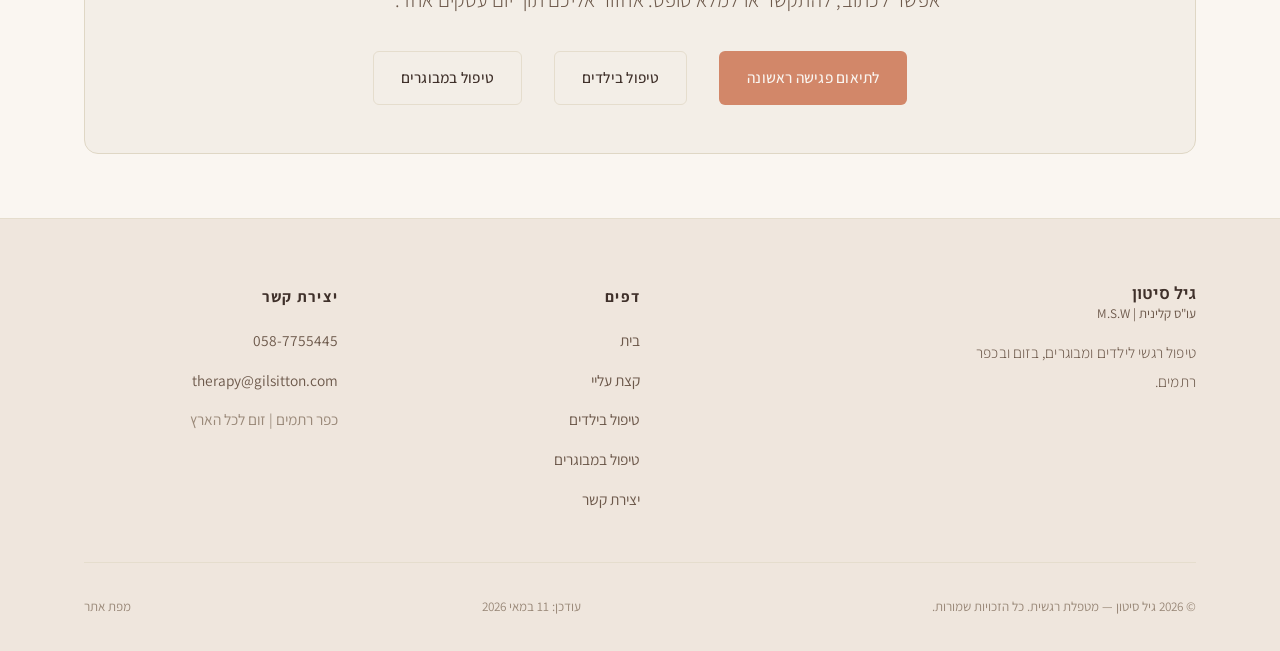
==== commit 0da5f517: "feat: UX and CRO optimizations, Schema update, Mobile UI fixes" ====
--- a/about.html
+++ b/about.html
@@ -61,12 +61,18 @@
       <a href="children-therapy.html">טיפול בילדים</a>
       <a href="adult-therapy.html">טיפול במבוגרים</a>
       <a href="contact.html">יצירת קשר</a>
-    </nav>
-    <div class="nav-actions">
-      <button class="theme-toggle" aria-label="החלפת מצב תצוגה">
+      <button class="theme-toggle" aria-label="����� ��� �����">
         <svg class="icon-moon" width="18" height="18" viewBox="0 0 24 24" fill="none" stroke="currentColor" stroke-width="2" aria-hidden="true"><path d="M21 12.79A9 9 0 1111.21 3a7 7 0 009.79 9.79z"/></svg>
         <svg class="icon-sun" width="18" height="18" viewBox="0 0 24 24" fill="none" stroke="currentColor" stroke-width="2" aria-hidden="true"><circle cx="12" cy="12" r="5"/><line x1="12" y1="1" x2="12" y2="3"/><line x1="12" y1="21" x2="12" y2="23"/><line x1="4.22" y1="4.22" x2="5.64" y2="5.64"/><line x1="18.36" y1="18.36" x2="19.78" y2="19.78"/><line x1="1" y1="12" x2="3" y2="12"/><line x1="21" y1="12" x2="23" y2="12"/></svg>
       </button>
+    
+      <button class="theme-toggle" aria-label="����� ��� �����">
+        <svg class="icon-moon" width="18" height="18" viewBox="0 0 24 24" fill="none" stroke="currentColor" stroke-width="2" aria-hidden="true"><path d="M21 12.79A9 9 0 1111.21 3a7 7 0 009.79 9.79z"/></svg>
+        <svg class="icon-sun" width="18" height="18" viewBox="0 0 24 24" fill="none" stroke="currentColor" stroke-width="2" aria-hidden="true"><circle cx="12" cy="12" r="5"/><line x1="12" y1="1" x2="12" y2="3"/><line x1="12" y1="21" x2="12" y2="23"/><line x1="4.22" y1="4.22" x2="5.64" y2="5.64"/><line x1="18.36" y1="18.36" x2="19.78" y2="19.78"/><line x1="1" y1="12" x2="3" y2="12"/><line x1="21" y1="12" x2="23" y2="12"/></svg>
+      </button>
+    </nav>
+    <div class="nav-actions">
+      
       <a href="contact.html" class="btn btn-primary">לתיאום פגישה ראשונה</a>
       <button class="hamburger" aria-expanded="false" aria-label="פתיחת תפריט" aria-controls="mobile-nav"><span></span><span></span><span></span></button>
     </div>
@@ -75,8 +81,18 @@
 <nav class="mobile-nav" id="mobile-nav" aria-label="תפריט נייד">
   <a href="index.html">בית</a><a href="about.html">קצת עליי</a><a href="children-therapy.html">טיפול בילדים</a><a href="adult-therapy.html">טיפול במבוגרים</a><a href="contact.html">יצירת קשר</a>
   <a href="contact.html" class="btn btn-primary mt-4">לתיאום פגישה ראשונה</a>
+  <button class="theme-toggle" aria-label="����� ��� �����" style="justify-content:flex-start;padding-inline:0;gap:8px;">
+    <svg class="icon-moon" width="18" height="18" viewBox="0 0 24 24" fill="none" stroke="currentColor" stroke-width="2" aria-hidden="true"><path d="M21 12.79A9 9 0 1111.21 3a7 7 0 009.79 9.79z"/></svg>
+    <svg class="icon-sun" width="18" height="18" viewBox="0 0 24 24" fill="none" stroke="currentColor" stroke-width="2" aria-hidden="true"><circle cx="12" cy="12" r="5"/><line x1="12" y1="1" x2="12" y2="3"/><line x1="12" y1="21" x2="12" y2="23"/><line x1="4.22" y1="4.22" x2="5.64" y2="5.64"/><line x1="18.36" y1="18.36" x2="19.78" y2="19.78"/><line x1="1" y1="12" x2="3" y2="12"/><line x1="21" y1="12" x2="23" y2="12"/></svg>
+    <span style="font-size:var(--text-lg);font-weight:600;color:var(--color-text);">��� �����</span>
+  </button>
+
+  <button class="theme-toggle" style="justify-content:flex-start;padding-inline:0;gap:8px;" aria-label="����� ��� �����">
+        <svg class="icon-moon" width="18" height="18" viewBox="0 0 24 24" fill="none" stroke="currentColor" stroke-width="2" aria-hidden="true"><path d="M21 12.79A9 9 0 1111.21 3a7 7 0 009.79 9.79z"/></svg>
+        <svg class="icon-sun" width="18" height="18" viewBox="0 0 24 24" fill="none" stroke="currentColor" stroke-width="2" aria-hidden="true"><circle cx="12" cy="12" r="5"/><line x1="12" y1="1" x2="12" y2="3"/><line x1="12" y1="21" x2="12" y2="23"/><line x1="4.22" y1="4.22" x2="5.64" y2="5.64"/><line x1="18.36" y1="18.36" x2="19.78" y2="19.78"/><line x1="1" y1="12" x2="3" y2="12"/><line x1="21" y1="12" x2="23" y2="12"/></svg>
+      <span style="font-size:var(--text-lg);font-weight:600;color:var(--color-text);">מצב תצוגה</span>
+  </button>
 </nav>
-
 <main id="main-content">
 
   <!-- ============ HERO (א — תמונה + שם + תואר + ניסיון) ============ -->
@@ -281,3 +297,4 @@
 </div>
 </body>
 </html>
+
--- a/assets/css/base.css
+++ b/assets/css/base.css
@@ -23,6 +23,7 @@
   scroll-behavior: smooth;
   -webkit-text-size-adjust: 100%;
   tab-size: 4;
+  overflow-x: hidden;
 }
 
 body {
@@ -37,6 +38,7 @@
   -moz-osx-font-smoothing: grayscale;
   transition: background-color var(--transition-interactive),
               color var(--transition-interactive);
+  overflow-x: hidden;
 }
 
 /* ========================
--- a/assets/css/components.css
+++ b/assets/css/components.css
@@ -295,14 +295,16 @@
 .mobile-nav {
   display: none;
   position: fixed;
-  inset: 0;
-  top: var(--nav-height);
+  inset-block: var(--nav-height) 0;
+  inset-inline-end: 0;
+  width: 260px;
   background-color: var(--color-bg);
   z-index: 99;
   padding: var(--space-8) var(--space-6);
   flex-direction: column;
   gap: var(--space-4);
-  border-top: 1px solid var(--color-divider);
+  border-inline-start: 1px solid var(--color-divider);
+  box-shadow: -4px 4px 15px rgba(0,0,0,0.05);
 }
 
 .mobile-nav.is-open {
@@ -480,6 +482,7 @@
 }
 .section-header .section-subtitle { margin-inline: auto; }
 .section-header--center { text-align: center; } /* legacy alias */
+.section-header--center .section-subtitle { margin-inline: auto; }
 
 .section-title { margin-bottom: 1.5rem; }
 .section-subtitle { margin-top: 1rem; }
@@ -1279,23 +1282,23 @@
 /* === WhatsApp Floating Button (desktop only) === */
 .whatsapp-float {
   position: fixed;
-  bottom: 28px;
-  left: 28px;
-  z-index: 9999;
-  width: 56px;
-  height: 56px;
+  bottom: 32px;
+  inset-inline-end: 32px;
+  z-index: 999;
+  width: 60px;
+  height: 60px;
   background-color: #25D366;
   border-radius: 50%;
   display: flex;
   align-items: center;
   justify-content: center;
-  box-shadow: 0 4px 16px rgba(37, 211, 102, 0.30);
-  text-decoration: none;
-  transition: transform 0.2s ease, box-shadow 0.2s ease;
+  box-shadow: var(--shadow-md);
+  text-decoration: none;
+  transition: transform var(--transition-interactive), box-shadow var(--transition-interactive);
 }
 .whatsapp-float:hover {
-  transform: scale(1.06);
-  box-shadow: 0 6px 22px rgba(37, 211, 102, 0.40);
+  transform: translateY(-4px) scale(1.02);
+  box-shadow: var(--shadow-lg);
 }
 @media (max-width: 768px) {
   .whatsapp-float { display: none; }
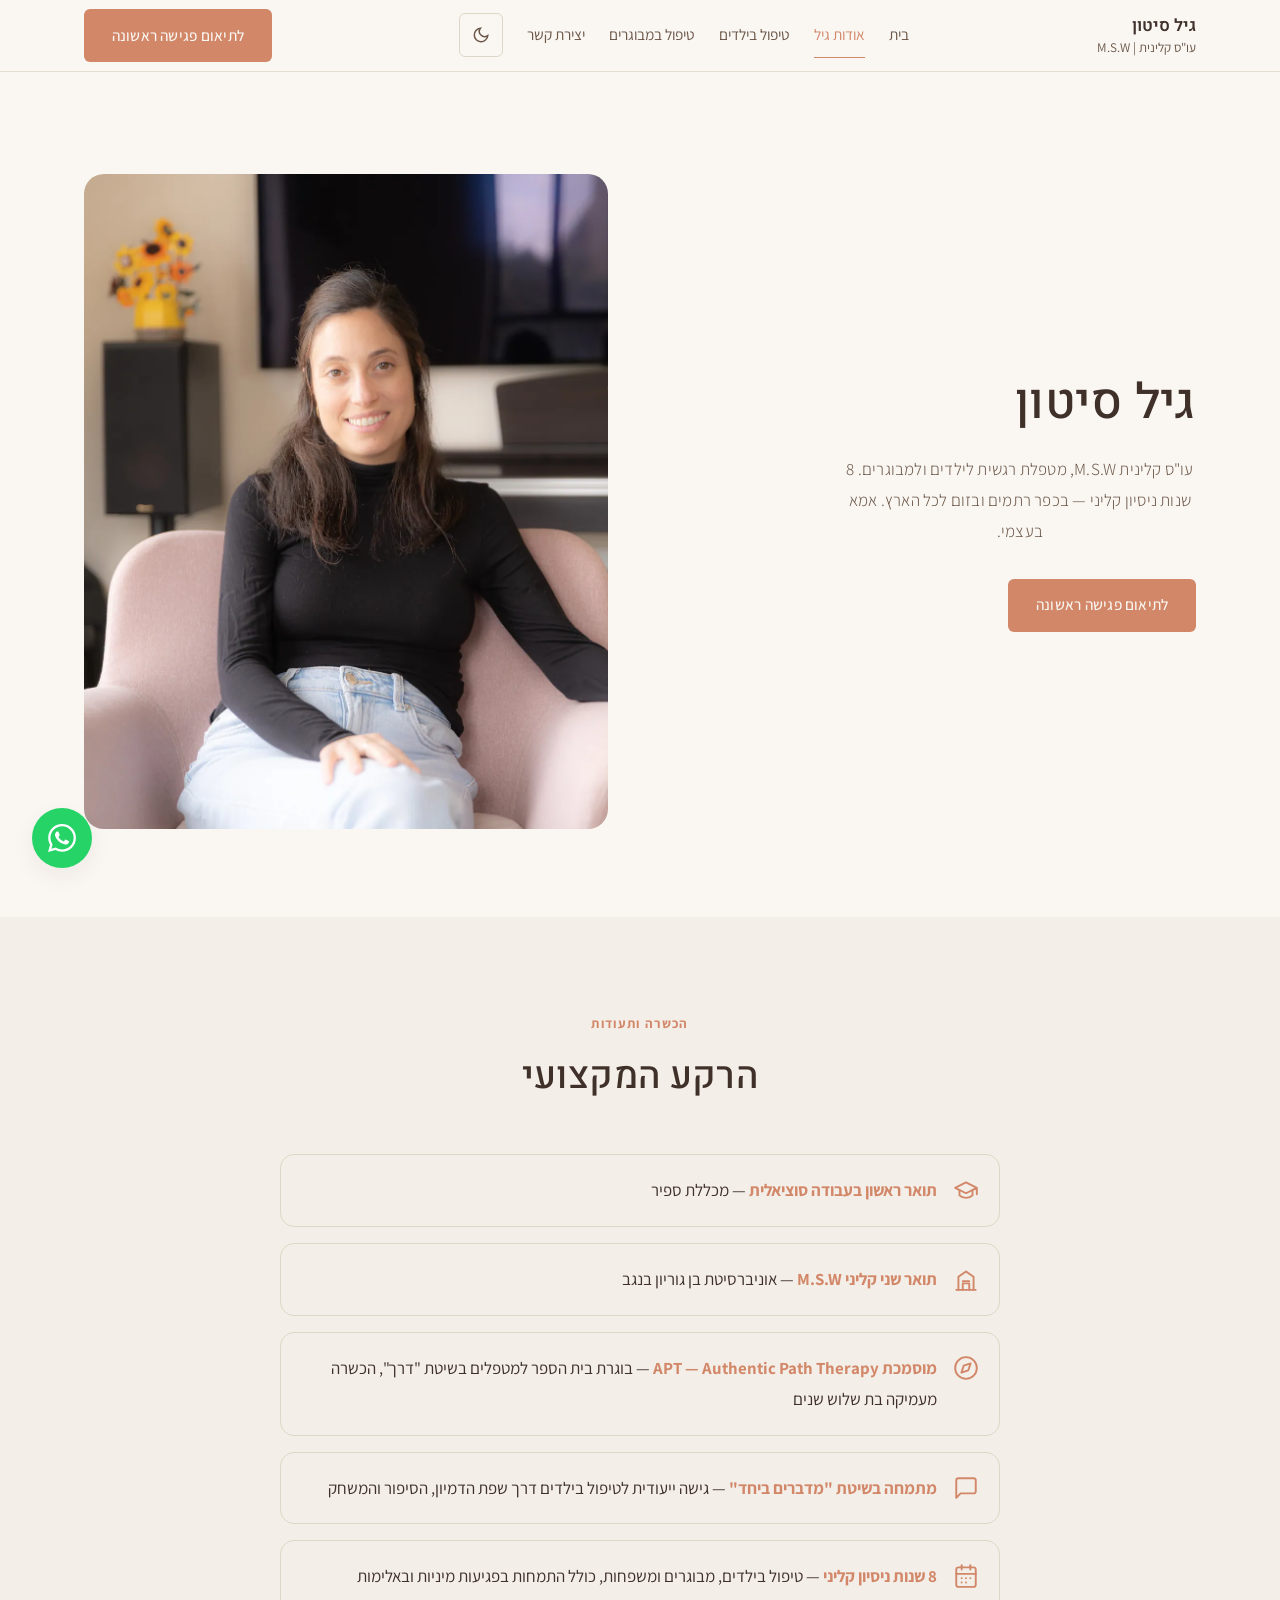
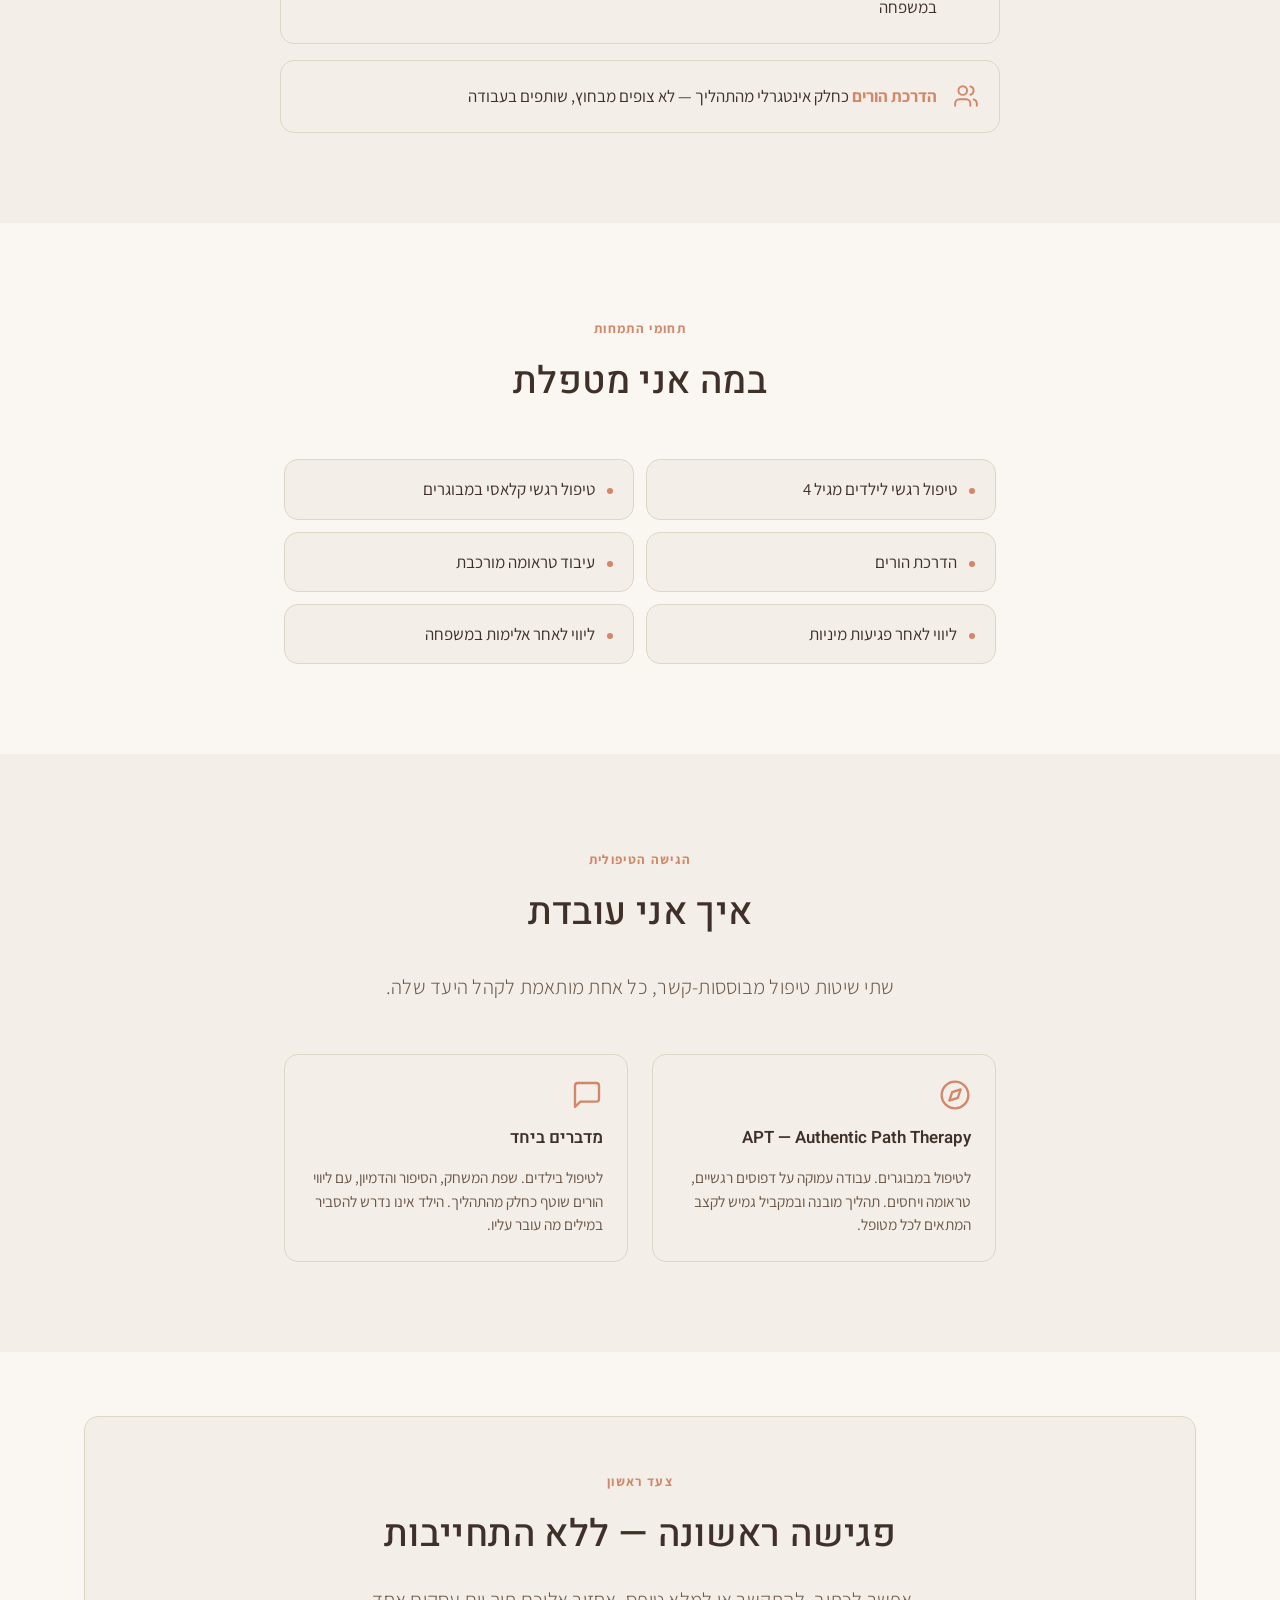
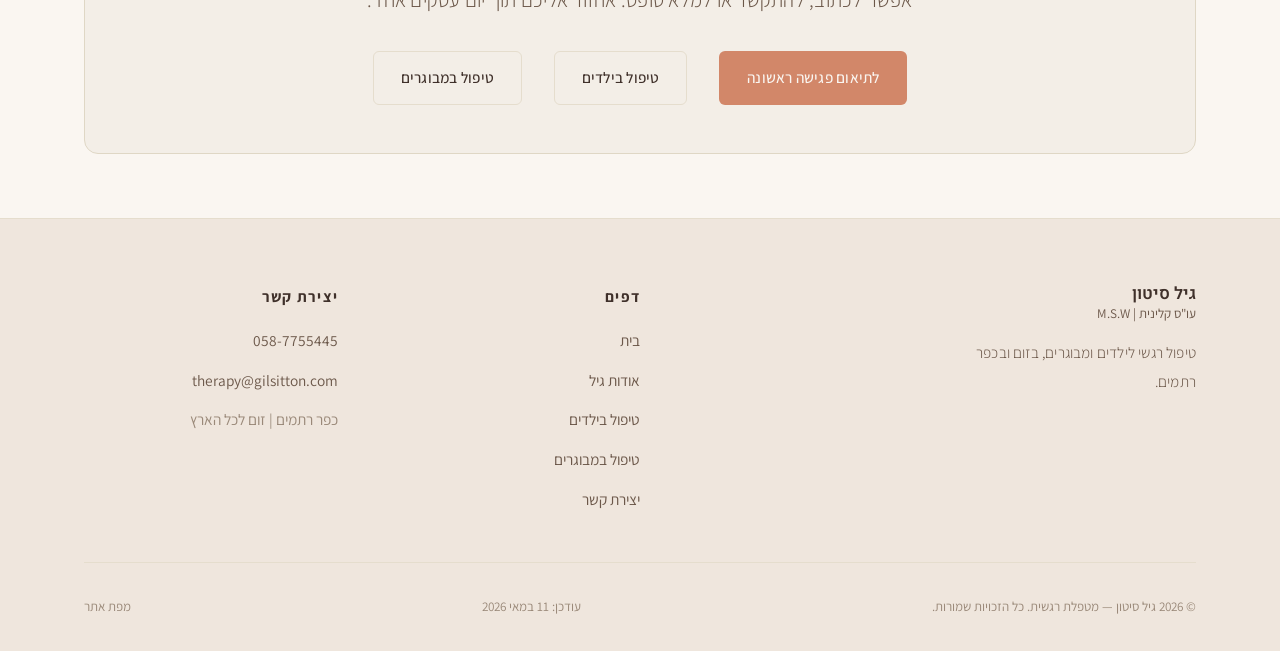
==== commit 2814c493: "UI: Final RTL refinements, nav spacing, and about page cleanup" ====
--- a/about.html
+++ b/about.html
@@ -55,54 +55,41 @@
 <header class="site-nav" role="banner">
   <div class="container nav-inner">
     <a href="index.html" class="nav-logo">גיל סיטון<span>עו"ס קלינית | M.S.W</span></a>
-    <nav class="nav-links" role="navigation" aria-label="ניווט ראשי">
-      <a href="index.html">בית</a>
-      <a href="about.html" class="active">קצת עליי</a>
+    <nav class="nav-links" role="navigation" aria-label="החלפת מצב תצוגה">
+        <a href="index.html">בית</a>
+      <a href="about.html" class="active">אודות גיל</a>
       <a href="children-therapy.html">טיפול בילדים</a>
       <a href="adult-therapy.html">טיפול במבוגרים</a>
       <a href="contact.html">יצירת קשר</a>
-      <button class="theme-toggle" aria-label="����� ��� �����">
+        <button class="theme-toggle" aria-label="החלפת מצב תצוגה">
         <svg class="icon-moon" width="18" height="18" viewBox="0 0 24 24" fill="none" stroke="currentColor" stroke-width="2" aria-hidden="true"><path d="M21 12.79A9 9 0 1111.21 3a7 7 0 009.79 9.79z"/></svg>
         <svg class="icon-sun" width="18" height="18" viewBox="0 0 24 24" fill="none" stroke="currentColor" stroke-width="2" aria-hidden="true"><circle cx="12" cy="12" r="5"/><line x1="12" y1="1" x2="12" y2="3"/><line x1="12" y1="21" x2="12" y2="23"/><line x1="4.22" y1="4.22" x2="5.64" y2="5.64"/><line x1="18.36" y1="18.36" x2="19.78" y2="19.78"/><line x1="1" y1="12" x2="3" y2="12"/><line x1="21" y1="12" x2="23" y2="12"/></svg>
       </button>
-    
-      <button class="theme-toggle" aria-label="����� ��� �����">
-        <svg class="icon-moon" width="18" height="18" viewBox="0 0 24 24" fill="none" stroke="currentColor" stroke-width="2" aria-hidden="true"><path d="M21 12.79A9 9 0 1111.21 3a7 7 0 009.79 9.79z"/></svg>
-        <svg class="icon-sun" width="18" height="18" viewBox="0 0 24 24" fill="none" stroke="currentColor" stroke-width="2" aria-hidden="true"><circle cx="12" cy="12" r="5"/><line x1="12" y1="1" x2="12" y2="3"/><line x1="12" y1="21" x2="12" y2="23"/><line x1="4.22" y1="4.22" x2="5.64" y2="5.64"/><line x1="18.36" y1="18.36" x2="19.78" y2="19.78"/><line x1="1" y1="12" x2="3" y2="12"/><line x1="21" y1="12" x2="23" y2="12"/></svg>
-      </button>
-    </nav>
+      </nav>
     <div class="nav-actions">
       
       <a href="contact.html" class="btn btn-primary">לתיאום פגישה ראשונה</a>
-      <button class="hamburger" aria-expanded="false" aria-label="פתיחת תפריט" aria-controls="mobile-nav"><span></span><span></span><span></span></button>
+      <button class="hamburger" aria-expanded="false" aria-label="החלפת מצב תצוגה" aria-controls="mobile-nav"><span></span><span></span><span></span></button>
     </div>
   </div>
 </header>
-<nav class="mobile-nav" id="mobile-nav" aria-label="תפריט נייד">
-  <a href="index.html">בית</a><a href="about.html">קצת עליי</a><a href="children-therapy.html">טיפול בילדים</a><a href="adult-therapy.html">טיפול במבוגרים</a><a href="contact.html">יצירת קשר</a>
+<nav class="mobile-nav" id="mobile-nav" aria-label="החלפת מצב תצוגה">
+    <a href="index.html">בית</a><a href="about.html">אודות גיל</a><a href="children-therapy.html">טיפול בילדים</a><a href="adult-therapy.html">טיפול במבוגרים</a><a href="contact.html">יצירת קשר</a>
   <a href="contact.html" class="btn btn-primary mt-4">לתיאום פגישה ראשונה</a>
-  <button class="theme-toggle" aria-label="����� ��� �����" style="justify-content:flex-start;padding-inline:0;gap:8px;">
+    <button class="theme-toggle" aria-label="החלפת מצב תצוגה" style="justify-content:flex-start;padding-inline:0;gap:8px;">
     <svg class="icon-moon" width="18" height="18" viewBox="0 0 24 24" fill="none" stroke="currentColor" stroke-width="2" aria-hidden="true"><path d="M21 12.79A9 9 0 1111.21 3a7 7 0 009.79 9.79z"/></svg>
     <svg class="icon-sun" width="18" height="18" viewBox="0 0 24 24" fill="none" stroke="currentColor" stroke-width="2" aria-hidden="true"><circle cx="12" cy="12" r="5"/><line x1="12" y1="1" x2="12" y2="3"/><line x1="12" y1="21" x2="12" y2="23"/><line x1="4.22" y1="4.22" x2="5.64" y2="5.64"/><line x1="18.36" y1="18.36" x2="19.78" y2="19.78"/><line x1="1" y1="12" x2="3" y2="12"/><line x1="21" y1="12" x2="23" y2="12"/></svg>
-    <span style="font-size:var(--text-lg);font-weight:600;color:var(--color-text);">��� �����</span>
+    <span style="font-size:var(--text-lg);font-weight:600;color:var(--color-text);">מצב תצוגה</span>
   </button>
-
-  <button class="theme-toggle" style="justify-content:flex-start;padding-inline:0;gap:8px;" aria-label="����� ��� �����">
-        <svg class="icon-moon" width="18" height="18" viewBox="0 0 24 24" fill="none" stroke="currentColor" stroke-width="2" aria-hidden="true"><path d="M21 12.79A9 9 0 1111.21 3a7 7 0 009.79 9.79z"/></svg>
-        <svg class="icon-sun" width="18" height="18" viewBox="0 0 24 24" fill="none" stroke="currentColor" stroke-width="2" aria-hidden="true"><circle cx="12" cy="12" r="5"/><line x1="12" y1="1" x2="12" y2="3"/><line x1="12" y1="21" x2="12" y2="23"/><line x1="4.22" y1="4.22" x2="5.64" y2="5.64"/><line x1="18.36" y1="18.36" x2="19.78" y2="19.78"/><line x1="1" y1="12" x2="3" y2="12"/><line x1="21" y1="12" x2="23" y2="12"/></svg>
-      <span style="font-size:var(--text-lg);font-weight:600;color:var(--color-text);">מצב תצוגה</span>
-  </button>
-</nav>
+  </nav>
 <main id="main-content">
 
   <!-- ============ HERO (א — תמונה + שם + תואר + ניסיון) ============ -->
   <section class="hero" aria-labelledby="about-title">
     <div class="container hero-inner">
       <div class="hero-content">
-        <nav class="breadcrumb" aria-label="נתיב ניווט">
-          <a href="index.html">בית</a><span aria-hidden="true">›</span><span aria-current="page">אודות</span>
-        </nav>
-        <div class="hero-badge">אודות</div>
+        
+        
         <h1 class="hero-title" id="about-title">גיל סיטון</h1>
         <p class="hero-subtitle">
           עו"ס קלינית M.S.W, מטפלת רגשית לילדים ולמבוגרים. 8 שנות ניסיון קליני — בכפר רתמים ובזום לכל הארץ. אמא בעצמי.
@@ -260,7 +247,7 @@
       </div>
       <div>
         <div class="footer-heading">דפים</div>
-        <nav class="footer-links" aria-label="ניווט footer"><a href="index.html">בית</a><a href="about.html">קצת עליי</a><a href="children-therapy.html">טיפול בילדים</a><a href="adult-therapy.html">טיפול במבוגרים</a><a href="contact.html">יצירת קשר</a></nav>
+        <nav class="footer-links" aria-label="החלפת מצב תצוגה"><a href="index.html">בית</a><a href="about.html">אודות גיל</a><a href="children-therapy.html">טיפול בילדים</a><a href="adult-therapy.html">טיפול במבוגרים</a><a href="contact.html">יצירת קשר</a></nav>
       </div>
       <div>
         <div class="footer-heading">יצירת קשר</div>
@@ -280,17 +267,17 @@
    class="whatsapp-float"
    target="_blank"
    rel="noopener noreferrer"
-   aria-label="פתיחת וואטסאפ לתיאום פגישה ראשונה">
+   aria-label="החלפת מצב תצוגה">
   <svg width="28" height="28" viewBox="0 0 24 24" fill="white" aria-hidden="true">
     <path d="M17.472 14.382c-.297-.149-1.758-.867-2.03-.967-.273-.099-.471-.148-.67.15-.197.297-.767.966-.94 1.164-.173.199-.347.223-.644.075-.297-.15-1.255-.463-2.39-1.475-.883-.788-1.48-1.761-1.653-2.059-.173-.297-.018-.458.13-.606.134-.133.298-.347.446-.52.149-.174.198-.298.298-.497.099-.198.05-.371-.025-.52-.075-.149-.669-1.612-.916-2.207-.242-.579-.487-.5-.669-.51-.173-.008-.371-.01-.57-.01-.198 0-.52.074-.792.372-.272.297-1.04 1.016-1.04 2.479 0 1.462 1.065 2.875 1.213 3.074.149.198 2.096 3.2 5.077 4.487.709.306 1.262.489 1.694.625.712.227 1.36.195 1.871.118.571-.085 1.758-.719 2.006-1.413.248-.694.248-1.289.173-1.413-.074-.124-.272-.198-.57-.347m-5.421 7.403h-.004a9.87 9.87 0 01-5.031-1.378l-.361-.214-3.741.982.998-3.648-.235-.374a9.86 9.86 0 01-1.51-5.26c.001-5.45 4.436-9.884 9.888-9.884 2.64 0 5.122 1.03 6.988 2.898a9.825 9.825 0 012.893 6.994c-.003 5.45-4.437 9.884-9.885 9.884m8.413-18.297A11.815 11.815 0 0012.05 0C5.495 0 .16 5.335.157 11.892c0 2.096.547 4.142 1.588 5.945L.057 24l6.305-1.654a11.882 11.882 0 005.683 1.448h.005c6.554 0 11.89-5.335 11.893-11.893a11.821 11.821 0 00-3.48-8.413Z" />
   </svg>
 </a>
 
 <!-- Mobile Sticky CTA — single WhatsApp button -->
-<div class="mobile-sticky-cta mobile-sticky-cta--single" role="complementary" aria-label="יצירת קשר מהיר">
+<div class="mobile-sticky-cta mobile-sticky-cta--single" role="complementary" aria-label="החלפת מצב תצוגה">
   <a href="https://wa.me/972587755445?text=שלום+גיל,+אני+רוצה+לתאם+פגישה+ראשונה"
      class="mobile-sticky-cta__btn mobile-sticky-cta__btn--whatsapp"
-     target="_blank" rel="noopener noreferrer" aria-label="פתיחת וואטסאפ לתיאום פגישה ראשונה">
+     target="_blank" rel="noopener noreferrer" aria-label="החלפת מצב תצוגה">
     <svg width="18" height="18" viewBox="0 0 24 24" fill="currentColor" aria-hidden="true"><path d="M17.472 14.382c-.297-.149-1.758-.867-2.03-.967-.273-.099-.471-.148-.67.15-.197.297-.767.966-.94 1.164-.173.199-.347.223-.644.075-.297-.15-1.255-.463-2.39-1.475-.883-.788-1.48-1.761-1.653-2.059-.173-.297-.018-.458.13-.606.134-.133.298-.347.446-.52.149-.174.198-.298.298-.497.099-.198.05-.371-.025-.52-.075-.149-.669-1.612-.916-2.207-.242-.579-.487-.5-.669-.51-.173-.008-.371-.01-.57-.01-.198 0-.52.074-.792.372-.272.297-1.04 1.016-1.04 2.479 0 1.462 1.065 2.875 1.213 3.074.149.198 2.096 3.2 5.077 4.487.709.306 1.262.489 1.694.625.712.227 1.36.195 1.871.118.571-.085 1.758-.719 2.006-1.413.248-.694.248-1.289.173-1.413-.074-.124-.272-.198-.57-.347m-5.421 7.403h-.004a9.87 9.87 0 01-5.031-1.378l-.361-.214-3.741.982.998-3.648-.235-.374a9.86 9.86 0 01-1.51-5.26c.001-5.45 4.436-9.884 9.888-9.884 2.64 0 5.122 1.03 6.988 2.898a9.825 9.825 0 012.893 6.994c-.003 5.45-4.437 9.884-9.885 9.884m8.413-18.297A11.815 11.815 0 0012.05 0C5.495 0 .16 5.335.157 11.892c0 2.096.547 4.142 1.588 5.945L.057 24l6.305-1.654a11.882 11.882 0 005.683 1.448h.005c6.554 0 11.89-5.335 11.893-11.893a11.821 11.821 0 00-3.48-8.413Z"/></svg>
     לתיאום פגישה ראשונה בוואטסאפ
   </a>
--- a/assets/css/components.css
+++ b/assets/css/components.css
@@ -24,8 +24,13 @@
   padding: 0.82em 1.8em;
 }
 
-.btn:hover { transform: none; }
-.btn:active { transform: none; }
+.btn:hover {
+  transform: none;
+}
+
+.btn:active {
+  transform: none;
+}
 
 .btn-primary {
   background: #D28769;
@@ -123,6 +128,7 @@
 }
 
 @media (max-width: 480px) {
+
   .btn-primary,
   .btn-whatsapp,
   .btn-phone {
@@ -192,7 +198,9 @@
   gap: 0.1em;
 }
 
-.nav-logo:hover { text-decoration: none; }
+.nav-logo:hover {
+  text-decoration: none;
+}
 
 .nav-logo span {
   display: block;
@@ -243,7 +251,7 @@
   padding-block: var(--space-2);
   border-bottom: 1px solid transparent;
   transition: color var(--transition-interactive),
-              border-color var(--transition-interactive);
+    border-color var(--transition-interactive);
 }
 
 .nav-links a:hover,
@@ -278,15 +286,17 @@
   background-color: var(--color-text);
   border-radius: var(--radius-pill);
   transition: transform var(--transition-interactive),
-              opacity var(--transition-interactive);
+    opacity var(--transition-interactive);
 }
 
 .hamburger[aria-expanded="true"] span:nth-child(1) {
   transform: translateY(7px) rotate(45deg);
 }
+
 .hamburger[aria-expanded="true"] span:nth-child(2) {
   opacity: 0;
 }
+
 .hamburger[aria-expanded="true"] span:nth-child(3) {
   transform: translateY(-7px) rotate(-45deg);
 }
@@ -296,15 +306,15 @@
   display: none;
   position: fixed;
   inset-block: var(--nav-height) 0;
-  inset-inline-end: 0;
+  inset-inline-start: 0;
   width: 260px;
   background-color: var(--color-bg);
   z-index: 99;
   padding: var(--space-8) var(--space-6);
   flex-direction: column;
   gap: var(--space-4);
-  border-inline-start: 1px solid var(--color-divider);
-  box-shadow: -4px 4px 15px rgba(0,0,0,0.05);
+  border-inline-end: 1px solid var(--color-divider);
+  box-shadow: -4px 4px 15px rgba(0, 0, 0, 0.05);
 }
 
 .mobile-nav.is-open {
@@ -320,11 +330,32 @@
   text-decoration: none;
 }
 
-.mobile-nav a:hover { color: var(--color-primary); }
+.mobile-nav a:hover {
+  color: var(--color-primary);
+}
 
 @media (max-width: 768px) {
-  .nav-links { display: none; }
-  .hamburger { display: flex; }
+  .nav-inner {
+    flex-direction: row-reverse;
+  }
+
+  .nav-actions {
+    flex-direction: row-reverse;
+    margin-inline-start: 0;
+  }
+
+  .nav-links {
+    display: none;
+  }
+
+  .hamburger {
+    display: flex;
+  }
+
+  .nav-actions .btn-primary {
+    padding: var(--space-2) var(--space-3);
+    font-size: var(--text-sm);
+  }
 }
 
 /* ========================
@@ -342,7 +373,7 @@
   cursor: pointer;
   color: var(--color-text-muted);
   transition: background-color var(--transition-interactive),
-              color var(--transition-interactive);
+    color var(--transition-interactive);
 }
 
 .theme-toggle:hover {
@@ -350,11 +381,38 @@
   color: var(--color-primary);
 }
 
-.theme-toggle .icon-sun { display: none; }
-.theme-toggle .icon-moon { display: block; }
-
-[data-theme="dark"] .theme-toggle .icon-sun { display: block; }
-[data-theme="dark"] .theme-toggle .icon-moon { display: none; }
+.theme-toggle .icon-sun {
+  display: none;
+}
+
+.theme-toggle .icon-moon {
+  display: block;
+}
+
+[data-theme="dark"] .theme-toggle .icon-sun {
+  display: block;
+}
+
+[data-theme="dark"] .theme-toggle .icon-moon {
+  display: none;
+}
+
+.mobile-nav .theme-toggle {
+  width: auto;
+  border: none;
+}
+
+@media (max-width: 768px) {
+  .nav-links .theme-toggle {
+    display: none;
+  }
+}
+
+@media (min-width: 769px) {
+  .mobile-nav .theme-toggle {
+    display: none;
+  }
+}
 
 /* ========================
    Hero Section
@@ -367,7 +425,9 @@
 }
 
 @media (max-width: 768px) {
-  .hero { padding-block: 4rem 3rem; }
+  .hero {
+    padding-block: 4rem 3rem;
+  }
 }
 
 .hero-inner {
@@ -414,6 +474,7 @@
   line-height: var(--leading-normal);
   margin-bottom: var(--space-8);
   max-width: 44ch;
+  text-align: center;
 }
 
 .hero-actions {
@@ -443,9 +504,27 @@
     grid-template-columns: 1fr;
     text-align: center;
   }
-  .hero-actions { justify-content: center; }
-  .hero-image { order: -1; max-width: 320px; margin-inline: auto; }
-  .hero p { margin-inline: auto; }
+
+  .hero-badge {
+    display: flex;
+    width: fit-content;
+    margin-inline: auto;
+  }
+
+  .hero-actions {
+    justify-content: center;
+  }
+
+  .hero-image {
+    order: -1;
+    max-width: 320px;
+    margin-inline: auto;
+  }
+
+  .hero p {
+    margin-inline: auto;
+    text-align: center;
+  }
 }
 
 /* ========================
@@ -474,18 +553,34 @@
   color: var(--color-text-muted);
   line-height: var(--leading-loose);
   max-width: 60ch;
+  text-align: center;
 }
 
 .section-header {
   margin-bottom: 3rem;
   text-align: center;
 }
-.section-header .section-subtitle { margin-inline: auto; }
-.section-header--center { text-align: center; } /* legacy alias */
-.section-header--center .section-subtitle { margin-inline: auto; }
-
-.section-title { margin-bottom: 1.5rem; }
-.section-subtitle { margin-top: 1rem; }
+
+.section-header .section-subtitle {
+  margin-inline: auto;
+}
+
+.section-header--center {
+  text-align: center;
+}
+
+/* legacy alias */
+.section-header--center .section-subtitle {
+  margin-inline: auto;
+}
+
+.section-title {
+  margin-bottom: 1.5rem;
+}
+
+.section-subtitle {
+  margin-top: 1rem;
+}
 
 /* ========================
    Service Cards Grid
@@ -525,6 +620,7 @@
   justify-content: center;
   color: var(--color-primary);
 }
+
 .service-card__icon svg {
   width: 30px;
   height: 30px;
@@ -557,7 +653,11 @@
 /* ========================
    FAQ Accordion
    ======================== */
-.faq-list { display: flex; flex-direction: column; gap: var(--space-3); }
+.faq-list {
+  display: flex;
+  flex-direction: column;
+  gap: var(--space-3);
+}
 
 .faq-item {
   background-color: var(--color-surface);
@@ -608,7 +708,9 @@
   font-size: var(--text-base);
 }
 
-.faq-item.is-open .faq-answer { display: block; }
+.faq-item.is-open .faq-answer {
+  display: block;
+}
 
 /* ========================
    Contact Form
@@ -643,7 +745,7 @@
   color: var(--color-text);
   direction: rtl;
   transition: border-color var(--transition-interactive),
-              box-shadow var(--transition-interactive);
+    box-shadow var(--transition-interactive);
   min-height: 48px;
 }
 
@@ -669,7 +771,11 @@
   color: var(--color-error);
   display: none;
 }
-.form-group.has-error .form-error { display: block; }
+
+.form-group.has-error .form-error {
+  display: block;
+}
+
 .form-group.has-error .form-input,
 .form-group.has-error .form-textarea {
   border-color: var(--color-error);
@@ -684,7 +790,10 @@
   text-align: center;
   display: none;
 }
-.form-success.is-visible { display: block; }
+
+.form-success.is-visible {
+  display: block;
+}
 
 /* ========================
    Footer
@@ -702,7 +811,10 @@
   margin-bottom: var(--space-12);
 }
 
-.footer-brand .nav-logo { margin-bottom: var(--space-4); display: inline-block; }
+.footer-brand .nav-logo {
+  margin-bottom: var(--space-4);
+  display: inline-block;
+}
 
 .footer-desc {
   font-size: var(--text-sm);
@@ -720,7 +832,11 @@
   letter-spacing: 0.08em;
 }
 
-.footer-links { display: flex; flex-direction: column; gap: var(--space-3); }
+.footer-links {
+  display: flex;
+  flex-direction: column;
+  gap: var(--space-3);
+}
 
 .footer-links a {
   font-size: var(--text-sm);
@@ -729,7 +845,9 @@
   transition: color var(--transition-interactive);
 }
 
-.footer-links a:hover { color: var(--color-primary); }
+.footer-links a:hover {
+  color: var(--color-primary);
+}
 
 .footer-bottom {
   border-top: 1px solid var(--color-divider);
@@ -747,8 +865,15 @@
 }
 
 @media (max-width: 768px) {
-  .footer-inner { grid-template-columns: 1fr; gap: var(--space-8); }
-  .footer-bottom { flex-direction: column; text-align: center; }
+  .footer-inner {
+    grid-template-columns: 1fr;
+    gap: var(--space-8);
+  }
+
+  .footer-bottom {
+    flex-direction: column;
+    text-align: center;
+  }
 }
 
 /* ========================
@@ -835,6 +960,7 @@
   align-items: center;
   justify-content: center;
 }
+
 .value-icon svg {
   width: 100%;
   height: 100%;
@@ -872,16 +998,28 @@
   display: none;
 }
 
-.cta-banner > * { position: relative; z-index: 1; }
-
-.cta-banner .section-title { margin-bottom: var(--space-4); }
-
-.cta-banner .section-subtitle { margin-inline: auto; margin-bottom: var(--space-8); }
-
-.cta-banner .btn { margin-inline: var(--space-2); }
+.cta-banner>* {
+  position: relative;
+  z-index: 1;
+}
+
+.cta-banner .section-title {
+  margin-bottom: var(--space-4);
+}
+
+.cta-banner .section-subtitle {
+  margin-inline: auto;
+  margin-bottom: var(--space-8);
+}
+
+.cta-banner .btn {
+  margin-inline: var(--space-2);
+}
 
 @media (max-width: 768px) {
-  .cta-banner { padding: var(--space-12) var(--space-6); }
+  .cta-banner {
+    padding: var(--space-12) var(--space-6);
+  }
 }
 
 /* ========================
@@ -894,9 +1032,25 @@
   border-bottom: 1px solid var(--color-divider);
 }
 
-.page-hero .section-label { display: block; margin-bottom: var(--space-3); }
-.page-hero .hero-title { font-size: var(--text-2xl); margin-bottom: var(--space-4); }
-.page-hero p { margin-inline: 0; color: var(--color-text-muted); max-width: 48ch; }
+.page-hero p {
+  text-align: start;
+}
+
+.page-hero .section-label {
+  display: block;
+  margin-bottom: var(--space-3);
+}
+
+.page-hero .hero-title {
+  font-size: var(--text-2xl);
+  margin-bottom: var(--space-4);
+}
+
+.page-hero p {
+  margin-inline: 0;
+  color: var(--color-text-muted);
+  max-width: 48ch;
+}
 
 /* ========================
    Info List (credentials etc)
@@ -927,13 +1081,20 @@
   align-items: center;
   justify-content: center;
 }
+
 .info-item__icon svg {
   width: 100%;
   height: 100%;
 }
 
-.info-item__text { font-size: var(--text-base); color: var(--color-text); }
-.info-item__text strong { color: var(--color-primary); }
+.info-item__text {
+  font-size: var(--text-base);
+  color: var(--color-text);
+}
+
+.info-item__text strong {
+  color: var(--color-primary);
+}
 
 /* ========================
    Services Showcase (index.html)
@@ -974,6 +1135,7 @@
   justify-content: center;
   color: var(--color-primary);
 }
+
 .service-showcase-card__icon svg {
   width: 28px;
   height: 28px;
@@ -1015,7 +1177,9 @@
 }
 
 @media (max-width: 768px) {
-  .services-showcase { grid-template-columns: 1fr; }
+  .services-showcase {
+    grid-template-columns: 1fr;
+  }
 }
 
 /* ========================
@@ -1047,6 +1211,7 @@
   align-items: center;
   justify-content: center;
 }
+
 .location-item__icon svg {
   width: 100%;
   height: 100%;
@@ -1072,8 +1237,15 @@
 }
 
 @media (max-width: 640px) {
-  .location-strip { flex-direction: column; gap: var(--space-4); }
-  .location-divider { width: 48px; height: 1px; }
+  .location-strip {
+    flex-direction: column;
+    gap: var(--space-4);
+  }
+
+  .location-divider {
+    width: 48px;
+    height: 1px;
+  }
 }
 
 /* ========================
@@ -1130,8 +1302,14 @@
 }
 
 @media (max-width: 768px) {
-  .medabrim-inner { grid-template-columns: 1fr; gap: var(--space-10); }
-  .medabrim-bubble--alt { margin-inline-start: 0; }
+  .medabrim-inner {
+    grid-template-columns: 1fr;
+    gap: var(--space-10);
+  }
+
+  .medabrim-bubble--alt {
+    margin-inline-start: 0;
+  }
 }
 
 /* ========================
@@ -1146,9 +1324,18 @@
   margin-bottom: var(--space-4);
 }
 
-.breadcrumb a { color: var(--color-text-muted); text-decoration: none; }
-.breadcrumb a:hover { color: var(--color-primary); }
-.breadcrumb span { color: var(--color-text-faint); }
+.breadcrumb a {
+  color: var(--color-text-muted);
+  text-decoration: none;
+}
+
+.breadcrumb a:hover {
+  color: var(--color-primary);
+}
+
+.breadcrumb span {
+  color: var(--color-text-faint);
+}
 
 /* ========================
    Two-column layout
@@ -1160,13 +1347,24 @@
   align-items: center;
 }
 
-.two-col--reverse .two-col__media { order: 1; }
-.two-col--reverse .two-col__content { order: 2; }
+.two-col--reverse .two-col__media {
+  order: 1;
+}
+
+.two-col--reverse .two-col__content {
+  order: 2;
+}
 
 @media (max-width: 768px) {
-  .two-col { grid-template-columns: 1fr; gap: var(--space-10); }
+  .two-col {
+    grid-template-columns: 1fr;
+    gap: var(--space-10);
+  }
+
   .two-col--reverse .two-col__media,
-  .two-col--reverse .two-col__content { order: unset; }
+  .two-col--reverse .two-col__content {
+    order: unset;
+  }
 }
 
 .two-col__media img {
@@ -1215,11 +1413,11 @@
 
 @media (max-width: 768px) {
   .mobile-sticky-cta {
-    display: flex;
+    display: none !important;
   }
 
   body {
-    padding-bottom: calc(80px + env(safe-area-inset-bottom, 0px));
+    padding-bottom: 0 !important;
   }
 }
 
@@ -1296,12 +1494,17 @@
   text-decoration: none;
   transition: transform var(--transition-interactive), box-shadow var(--transition-interactive);
 }
+
 .whatsapp-float:hover {
   transform: translateY(-4px) scale(1.02);
   box-shadow: var(--shadow-lg);
 }
+
 @media (max-width: 768px) {
-  .whatsapp-float { display: none; }
+  .whatsapp-float {
+    /* Restored WhatsApp floating button on mobile per user request */
+    display: flex;
+  }
 }
 
 /* ========================
@@ -1329,7 +1532,7 @@
   position: relative;
 }
 
-.trust-strip__item + .trust-strip__item::before {
+.trust-strip__item+.trust-strip__item::before {
   content: "";
   position: absolute;
   inset-inline-end: 0;
@@ -1358,18 +1561,22 @@
   .trust-strip {
     padding-block: var(--space-4);
   }
+
   .trust-strip__list {
     grid-template-columns: 1fr;
     gap: 0;
   }
+
   .trust-strip__item {
     padding-block: var(--space-3);
     padding-inline: 0;
   }
-  .trust-strip__item + .trust-strip__item {
+
+  .trust-strip__item+.trust-strip__item {
     border-block-start: 1px solid var(--color-divider);
   }
-  .trust-strip__item + .trust-strip__item::before {
+
+  .trust-strip__item+.trust-strip__item::before {
     display: none;
   }
 }
@@ -1386,12 +1593,21 @@
   align-items: center;
   justify-content: center;
 }
+
 .icon svg {
   width: 100%;
   height: 100%;
 }
-.icon--sm { width: 16px; height: 16px; }
-.icon--lg { width: 32px; height: 32px; }
+
+.icon--sm {
+  width: 16px;
+  height: 16px;
+}
+
+.icon--lg {
+  width: 32px;
+  height: 32px;
+}
 
 /* ========================
    Process Number Circle (replaces 1️⃣ 2️⃣ ...)
@@ -1523,7 +1739,11 @@
   align-items: center;
   justify-content: center;
 }
-.method-pillar__icon svg { width: 100%; height: 100%; }
+
+.method-pillar__icon svg {
+  width: 100%;
+  height: 100%;
+}
 
 .method-pillar__title {
   font-family: var(--font-display);
@@ -1550,6 +1770,7 @@
   max-width: 760px;
   margin-inline: auto;
 }
+
 @media (max-width: 768px) {
   .method-pillars--two {
     grid-template-columns: 1fr;
@@ -1593,7 +1814,9 @@
 }
 
 @media (max-width: 640px) {
-  .spec-list { grid-template-columns: 1fr; }
+  .spec-list {
+    grid-template-columns: 1fr;
+  }
 }
 
 /* ========================
@@ -1609,7 +1832,11 @@
   align-items: center;
   justify-content: center;
 }
-.trust-strip__icon svg { width: 100%; height: 100%; }
+
+.trust-strip__icon svg {
+  width: 100%;
+  height: 100%;
+}
 
 /* ========================
    Mobile Sticky CTA — single button override
@@ -1617,13 +1844,9 @@
 .mobile-sticky-cta--single {
   display: none;
 }
+
 @media (max-width: 768px) {
   .mobile-sticky-cta--single {
-    display: flex;
-    justify-content: center;
-  }
-  .mobile-sticky-cta--single .mobile-sticky-cta__btn {
-    flex: 0 1 auto;
-    min-width: min(420px, 92%);
-  }
-}
+    display: none !important;
+  }
+}
